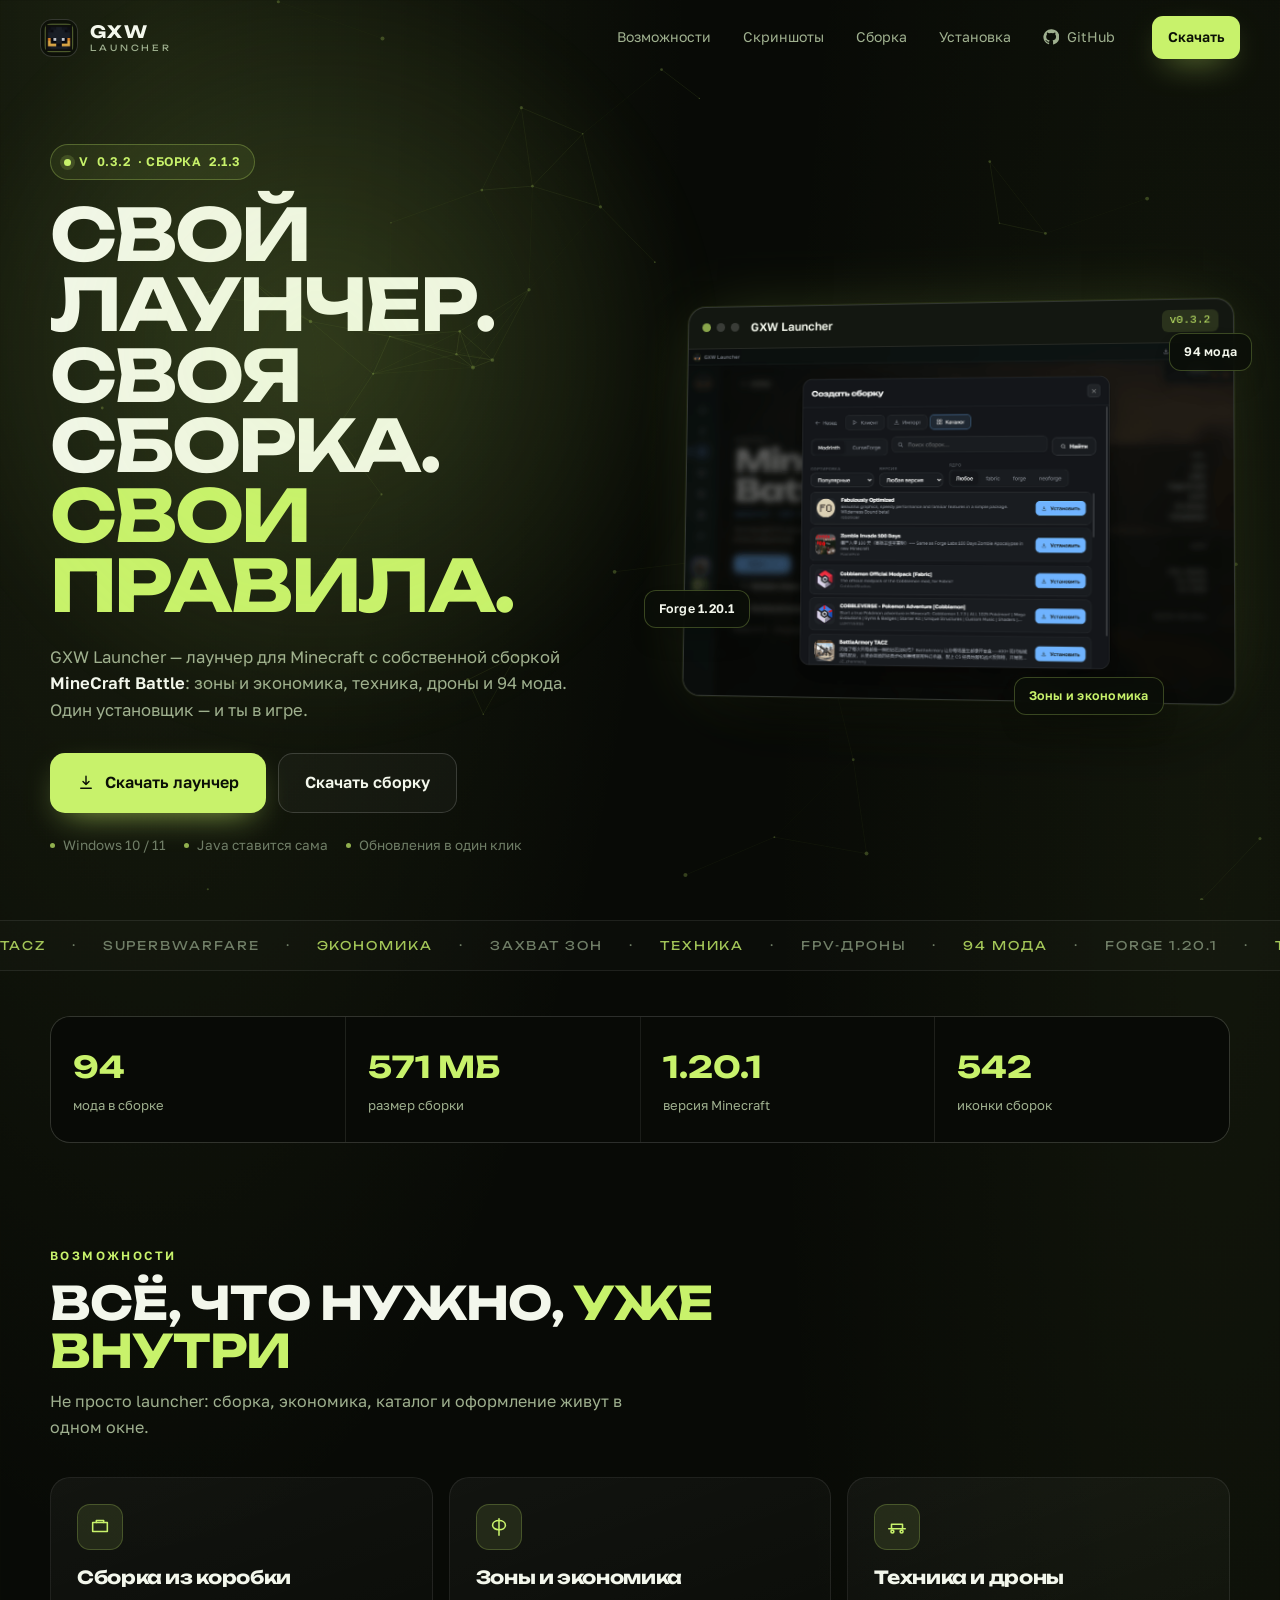
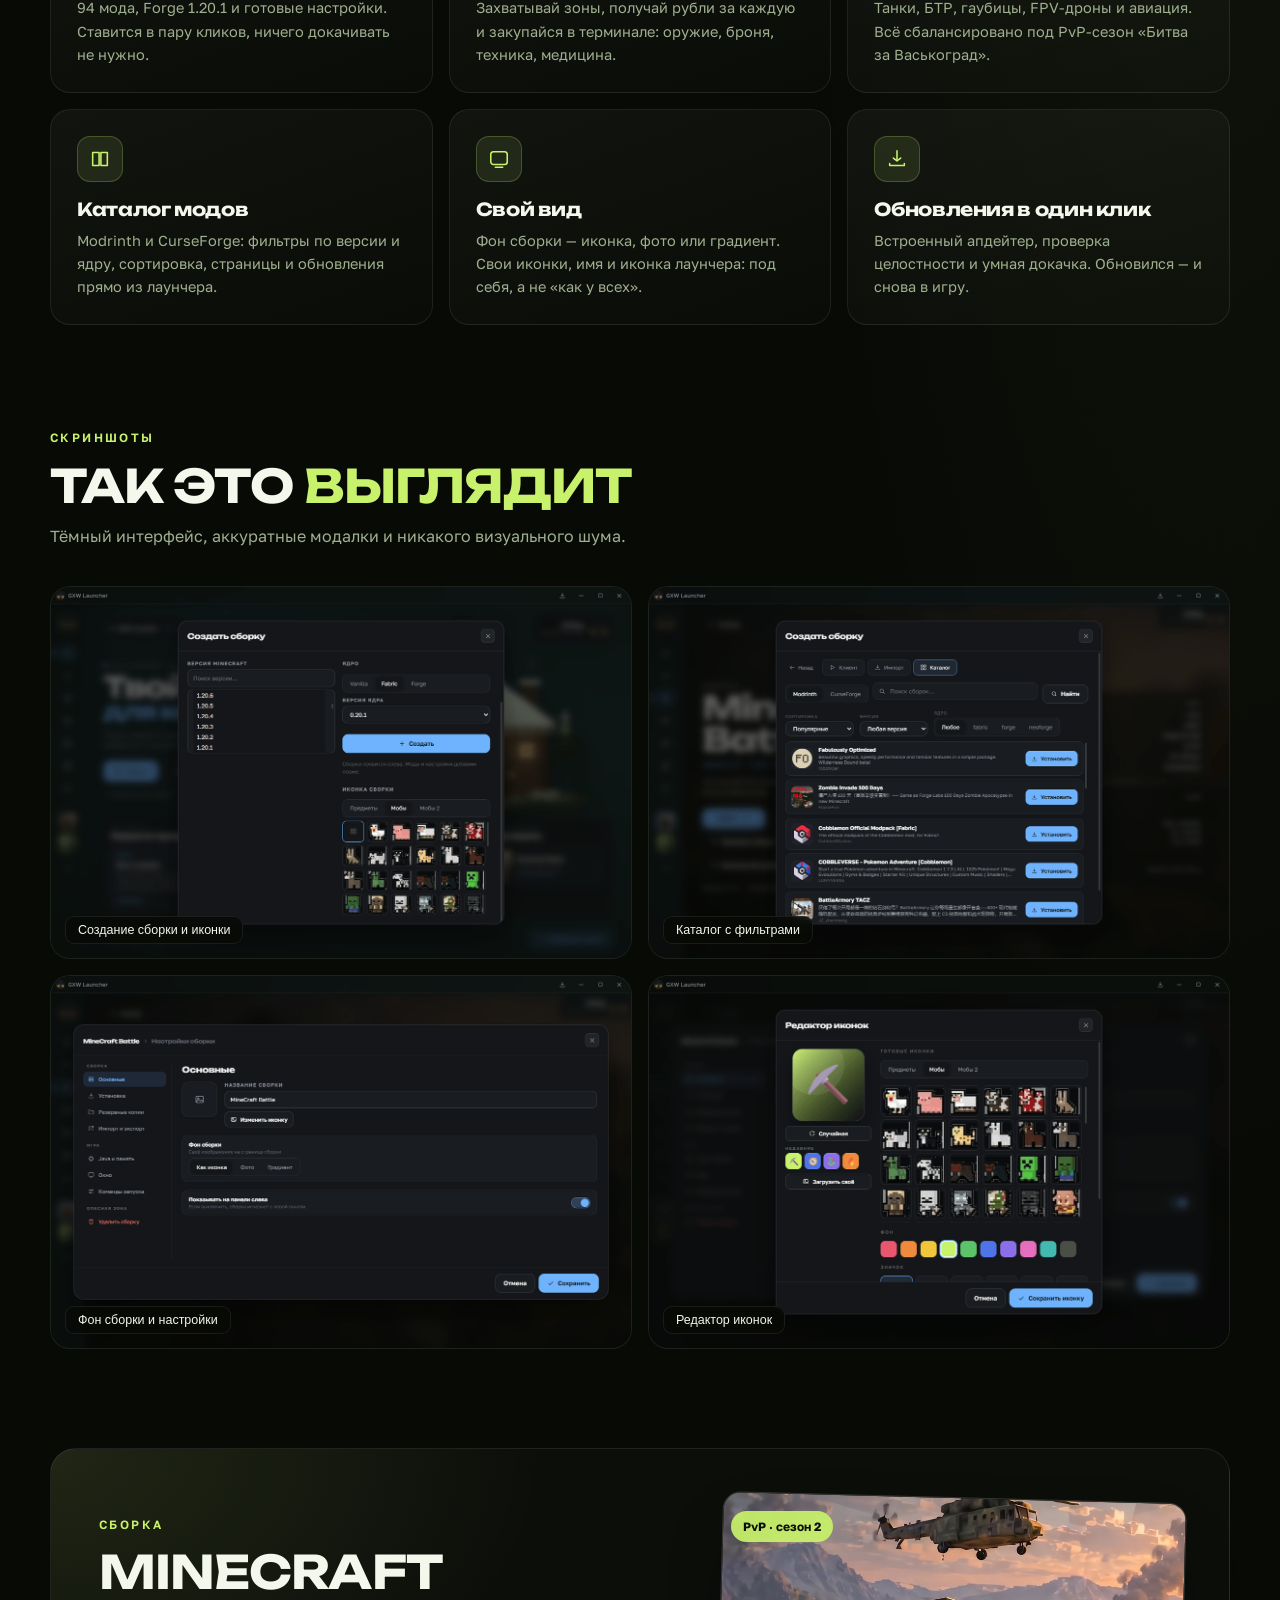
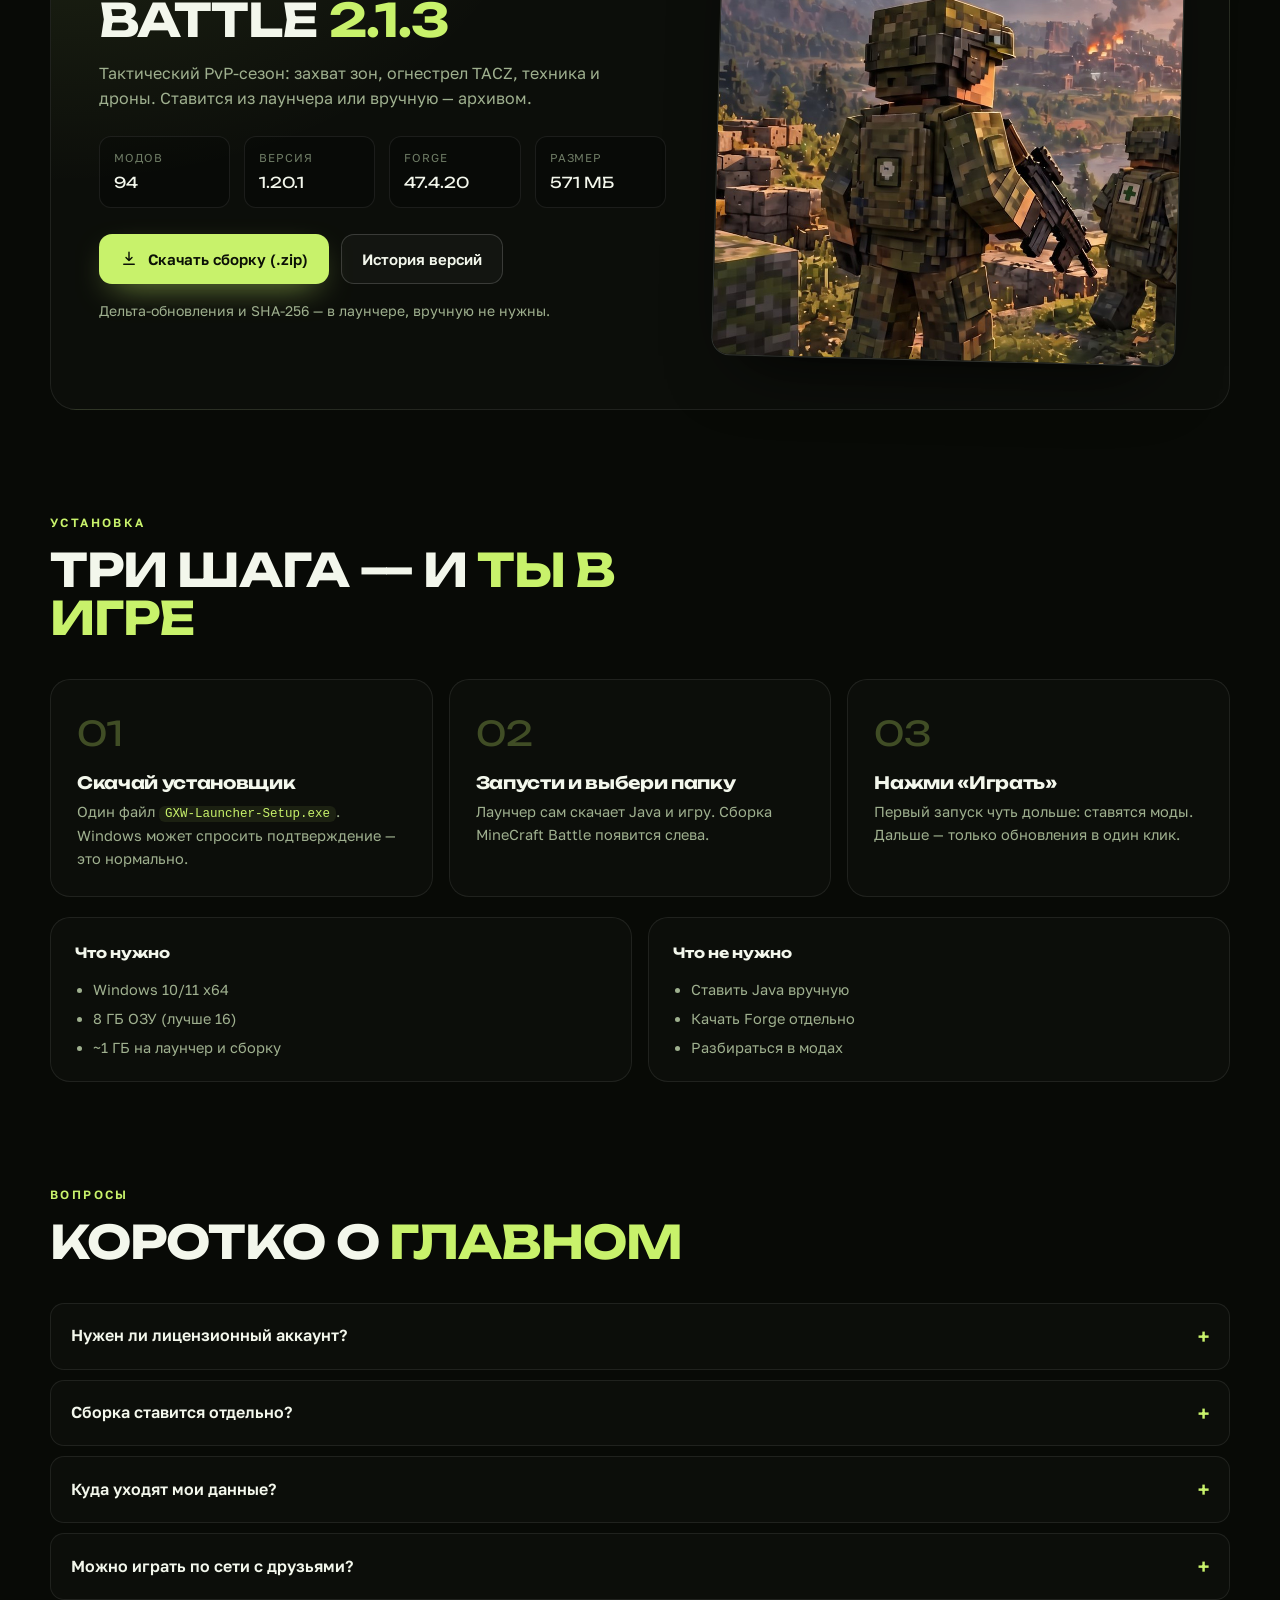
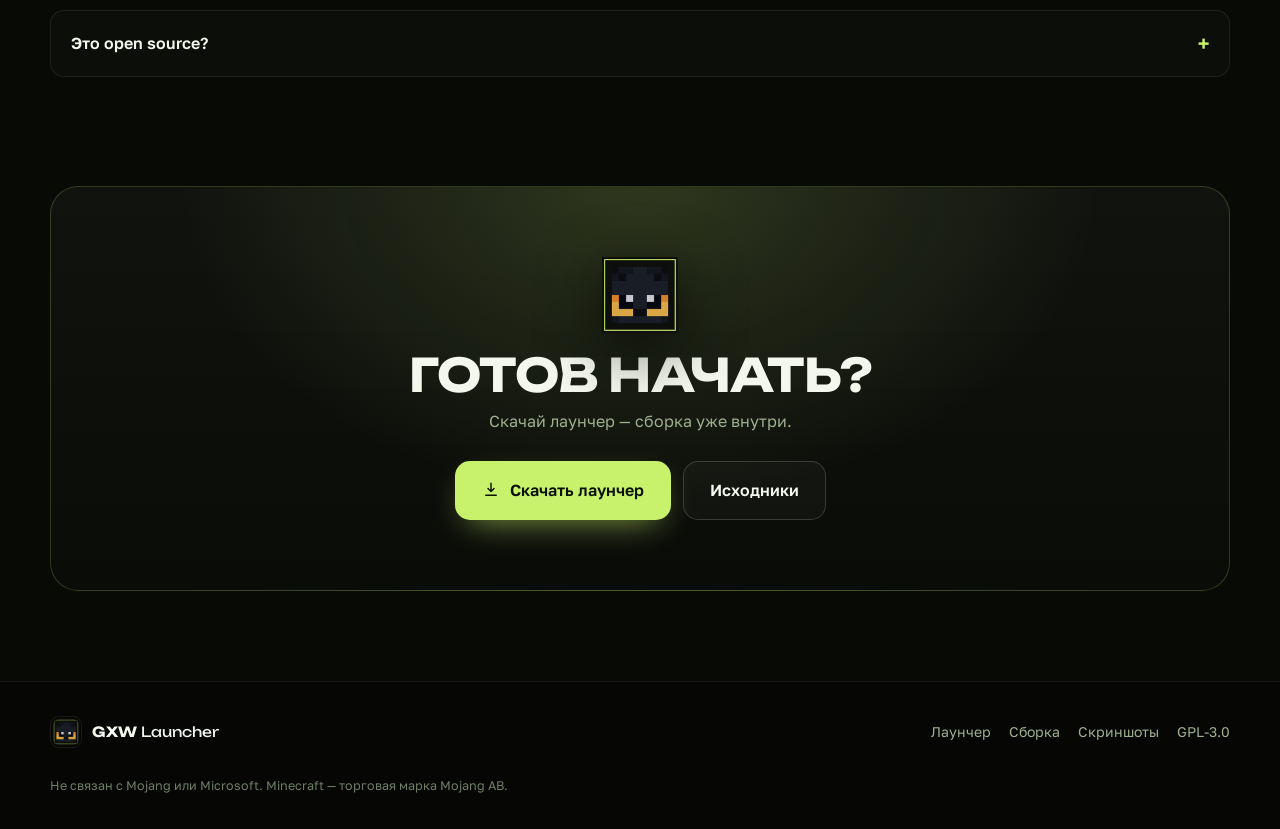
==== index.html @ 01d2e409 "Site: label fix" ====
<!doctype html>
<html lang="ru">
  <head>
    <meta charset="utf-8" />
    <meta name="viewport" content="width=device-width, initial-scale=1" />
    <title>GXW Launcher — лаунчер и сборка MineCraft Battle</title>
    <meta
      name="description"
      content="GXW Launcher — лаунчер для Minecraft со своей сборкой MineCraft Battle: 94 мода, зоны и экономика, техника и дроны. Скачай лаунчер или сборку отдельно."
    />
    <meta name="theme-color" content="#080a06" />
    <meta property="og:title" content="GXW Launcher" />
    <meta property="og:description" content="Лаунчер и сборка MineCraft Battle 2.1.3: 94 мода, зоны, экономика, техника и дроны." />
    <meta property="og:type" content="website" />
    <meta property="og:image" content="https://gxwag.github.io/assets/img/og.png" />
    <meta property="og:url" content="https://gxwag.github.io/" />
    <meta property="og:site_name" content="GXW Launcher" />
    <meta name="twitter:card" content="summary_large_image" />
    <meta name="twitter:image" content="https://gxwag.github.io/assets/img/og.png" />
    <link rel="icon" type="image/png" href="assets/img/favicon.png" />
    <link rel="preload" href="assets/fonts/unbounded-600-lat.woff2" as="font" type="font/woff2" crossorigin />
    <link rel="preload" href="assets/fonts/golos-text-400-lat.woff2" as="font" type="font/woff2" crossorigin />
    <link rel="stylesheet" href="assets/css/style.css" />
  </head>
  <body>
    <div class="noise" aria-hidden="true"></div>
    <canvas id="mesh" class="mesh" aria-hidden="true"></canvas>

    <header class="nav" id="nav">
      <a class="brand" href="#top" aria-label="GXW Launcher — на главную">
        <img src="assets/img/logo.png" alt="" width="38" height="38" />
        <span>
          <b>GXW</b>
          <em>LAUNCHER</em>
        </span>
      </a>

      <nav class="nav-links" id="navLinks" aria-label="Разделы">
        <a href="#features">Возможности</a>
        <a href="#shots">Скриншоты</a>
        <a href="#pack">Сборка</a>
        <a href="#install">Установка</a>
        <a class="nav-gh" href="https://github.com/GXWag/gxw-launcher" target="_blank" rel="noreferrer">
          <svg viewBox="0 0 24 24" aria-hidden="true"><path d="M12 .5a11.5 11.5 0 0 0-3.6 22.4c.6.1.8-.2.8-.6v-2c-3.2.7-3.9-1.4-3.9-1.4-.5-1.3-1.3-1.7-1.3-1.7-1-.7.1-.7.1-.7 1.2.1 1.8 1.2 1.8 1.2 1 1.8 2.8 1.3 3.5 1 .1-.8.4-1.3.7-1.6-2.6-.3-5.3-1.3-5.3-5.7 0-1.3.5-2.3 1.2-3.1-.1-.3-.5-1.5.1-3.1 0 0 1-.3 3.2 1.2a11 11 0 0 1 5.8 0c2.2-1.5 3.2-1.2 3.2-1.2.6 1.6.2 2.8.1 3.1.8.8 1.2 1.8 1.2 3.1 0 4.4-2.7 5.4-5.3 5.7.4.4.8 1.1.8 2.2v3.2c0 .4.2.7.8.6A11.5 11.5 0 0 0 12 .5Z"/></svg>
          GitHub
        </a>
      </nav>

      <div class="nav-actions">
        <a class="btn btn-sm btn-accent" data-download-launcher href="https://github.com/GXWag/gxw-launcher/releases/latest">
          Скачать
        </a>
        <button class="burger" id="burger" aria-label="Меню" aria-expanded="false">
          <span></span><span></span><span></span>
        </button>
      </div>
    </header>

    <main id="top">
      <section class="hero">
        <div class="hero-glow" aria-hidden="true"></div>
        <div class="hero-inner">
          <div class="hero-copy">
            <span class="badge reveal">
              <i></i> v<span data-launcher-version>0.3.2</span> · сборка <span data-pack-version>2.1.3</span>
            </span>
            <h1 class="reveal">
              СВОЙ ЛАУНЧЕР.<br />
              СВОЯ СБОРКА.<br />
              <span class="accent">СВОИ ПРАВИЛА.</span>
            </h1>
            <p class="lead reveal">
              GXW Launcher — лаунчер для Minecraft с собственной сборкой <b>MineCraft Battle</b>:
              зоны и экономика, техника, дроны и 94 мода. Один установщик — и ты в игре.
            </p>

            <div class="hero-actions reveal">
              <a class="btn btn-accent btn-lg" data-download-launcher href="https://github.com/GXWag/gxw-launcher/releases/latest">
                <svg viewBox="0 0 24 24" aria-hidden="true"><path d="M12 3v11m0 0 4-4m-4 4-4-4M5 19h14" /></svg>
                Скачать лаунчер
              </a>
              <a class="btn btn-ghost btn-lg" data-download-pack href="https://github.com/GXWag/gxw-minecraft-battle/releases">
                Скачать сборку
              </a>
            </div>

            <ul class="hero-meta reveal">
              <li>Windows 10 / 11</li>
              <li>Java ставится сама</li>
              <li>Обновления в один клик</li>
            </ul>
          </div>

          <div class="hero-art reveal">
            <div class="window">
              <div class="window-bar">
                <span class="dots"><i></i><i></i><i></i></span>
                <span class="window-title">GXW Launcher</span>
                <span class="window-chip">v<span data-launcher-version>0.3.2</span></span>
              </div>
              <img
                src="assets/img/shot-catalog.png"
                alt="Скриншот GXW Launcher: каталог сборок"
                width="1280"
                height="820"
                loading="eager"
              />
            </div>

            <div class="float float-a">94 мода</div>
            <div class="float float-b">Forge 1.20.1</div>
            <div class="float float-c">Зоны и экономика</div>
          </div>
        </div>

        <div class="marquee" aria-hidden="true">
          <div class="marquee-track">
            <span>TACZ</span><span>·</span><span>SUPERBWARFARE</span><span>·</span><span>ЭКОНОМИКА</span><span>·</span>
            <span>ЗАХВАТ ЗОН</span><span>·</span><span>ТЕХНИКА</span><span>·</span><span>FPV-ДРОНЫ</span><span>·</span>
            <span>94 МОДА</span><span>·</span><span>FORGE 1.20.1</span><span>·</span>
            <span>TACZ</span><span>·</span><span>SUPERBWARFARE</span><span>·</span><span>ЭКОНОМИКА</span><span>·</span>
            <span>ЗАХВАТ ЗОН</span><span>·</span><span>ТЕХНИКА</span><span>·</span><span>FPV-ДРОНЫ</span><span>·</span>
            <span>94 МОДА</span><span>·</span><span>FORGE 1.20.1</span><span>·</span>
          </div>
        </div>
      </section>

      <section class="stats">
        <div class="stat reveal"><b data-count="94">94</b><span>мода в сборке</span></div>
        <div class="stat reveal"><b data-count="571" data-suffix=" МБ">571 МБ</b><span>размер сборки</span></div>
        <div class="stat reveal"><b>1.20.1</b><span>версия Minecraft</span></div>
        <div class="stat reveal"><b data-count="542">542</b><span>иконки сборок</span></div>
      </section>

      <section class="section" id="features">
        <header class="section-head">
          <span class="kicker reveal">Возможности</span>
          <h2 class="reveal">Всё, что нужно, <span class="accent">уже внутри</span></h2>
          <p class="reveal">Не просто launcher: сборка, экономика, каталог и оформление живут в одном окне.</p>
        </header>

        <div class="cards">
          <article class="card reveal">
            <div class="card-icon">
              <svg viewBox="0 0 24 24"><path d="M4 7h16v10H4z"/><path d="M8 7V5h8v2"/></svg>
            </div>
            <h3>Сборка из коробки</h3>
            <p>94 мода, Forge 1.20.1 и готовые настройки. Ставится в пару кликов, ничего докачивать не нужно.</p>
          </article>

          <article class="card reveal">
            <div class="card-icon">
              <svg viewBox="0 0 24 24"><path d="M12 3v18"/><path d="M5 10c0-3 3-5 7-5s7 2 7 5-3 5-7 5-7-2-7-5Z"/></svg>
            </div>
            <h3>Зоны и экономика</h3>
            <p>Захватывай зоны, получай рубли за каждую и закупайся в терминале: оружие, броня, техника, медицина.</p>
          </article>

          <article class="card reveal">
            <div class="card-icon">
              <svg viewBox="0 0 24 24"><path d="M3 14h18"/><path d="M6 14V9h12v5"/><circle cx="7" cy="17" r="1.6"/><circle cx="17" cy="17" r="1.6"/></svg>
            </div>
            <h3>Техника и дроны</h3>
            <p>Танки, БТР, гаубицы, FPV-дроны и авиация. Всё сбалансировано под PvP-сезон «Битва за Васькоград».</p>
          </article>

          <article class="card reveal">
            <div class="card-icon">
              <svg viewBox="0 0 24 24"><path d="M4 5h7v14H4z"/><path d="M13 5h7v14h-7z"/></svg>
            </div>
            <h3>Каталог модов</h3>
            <p>Modrinth и CurseForge: фильтры по версии и ядру, сортировка, страницы и обновления прямо из лаунчера.</p>
          </article>

          <article class="card reveal">
            <div class="card-icon">
              <svg viewBox="0 0 24 24"><rect x="3" y="4" width="18" height="14" rx="3"/><path d="M8 21h8"/></svg>
            </div>
            <h3>Свой вид</h3>
            <p>Фон сборки — иконка, фото или градиент. Свои иконки, имя и иконка лаунчера: под себя, а не «как у всех».</p>
          </article>

          <article class="card reveal">
            <div class="card-icon">
              <svg viewBox="0 0 24 24"><path d="M12 3v10"/><path d="m8 11 4 3 4-3"/><path d="M4 17v2h16v-2"/></svg>
            </div>
            <h3>Обновления в один клик</h3>
            <p>Встроенный апдейтер, проверка целостности и умная докачка. Обновился — и снова в игру.</p>
          </article>
        </div>
      </section>

      <section class="section" id="shots">
        <header class="section-head">
          <span class="kicker reveal">Скриншоты</span>
          <h2 class="reveal">Так это <span class="accent">выглядит</span></h2>
          <p class="reveal">Тёмный интерфейс, аккуратные модалки и никакого визуального шума.</p>
        </header>

        <div class="shots">
          <button class="shot reveal" data-full="assets/img/shot-home.png">
            <img src="assets/img/shot-home.png" alt="Окно создания сборки и выбор иконок" loading="lazy" />
            <span>Создание сборки и иконки</span>
          </button>
          <button class="shot reveal" data-full="assets/img/shot-catalog.png">
            <img src="assets/img/shot-catalog.png" alt="Каталог сборок с фильтрами" loading="lazy" />
            <span>Каталог с фильтрами</span>
          </button>
          <button class="shot reveal" data-full="assets/img/shot-settings.png">
            <img src="assets/img/shot-settings.png" alt="Настройки сборки и фон" loading="lazy" />
            <span>Фон сборки и настройки</span>
          </button>
          <button class="shot reveal" data-full="assets/img/shot-icons.png">
            <img src="assets/img/shot-icons.png" alt="Редактор иконок" loading="lazy" />
            <span>Редактор иконок</span>
          </button>
        </div>
      </section>

      <section class="section pack" id="pack">
        <div class="pack-inner">
          <div class="pack-copy">
            <span class="kicker reveal">Сборка</span>
            <h2 class="reveal">MineCraft Battle <span class="accent">2.1.3</span></h2>
            <p class="reveal">
              Тактический PvP-сезон: захват зон, огнестрел TACZ, техника и дроны.
              Ставится из лаунчера или вручную — архивом.
            </p>

            <dl class="pack-stats reveal">
              <div><dt>Модов</dt><dd>94</dd></div>
              <div><dt>Версия</dt><dd>1.20.1</dd></div>
              <div><dt>Forge</dt><dd>47.4.20</dd></div>
              <div><dt>Размер</dt><dd data-pack-size>571 МБ</dd></div>
            </dl>

            <div class="hero-actions reveal">
              <a class="btn btn-accent" data-download-pack href="https://github.com/GXWag/gxw-minecraft-battle/releases/download/pack-battle-2.1.3/GXW-Battle-2.1.3.zip">
                <svg viewBox="0 0 24 24" aria-hidden="true"><path d="M12 3v11m0 0 4-4m-4 4-4-4M5 19h14" /></svg>
                Скачать сборку (.zip)
              </a>
              <a class="btn btn-ghost" href="https://github.com/GXWag/gxw-minecraft-battle/releases" target="_blank" rel="noreferrer">
                История версий
              </a>
            </div>
            <p class="muted reveal">Дельта-обновления и SHA-256 — в лаунчере, вручную не нужны.</p>
          </div>

          <div class="pack-art reveal">
            <img src="assets/img/cover.jpg" alt="Обложка сборки MineCraft Battle" loading="lazy" />
            <span class="pack-badge">PvP · сезон 2</span>
          </div>
        </div>
      </section>

      <section class="section" id="install">
        <header class="section-head">
          <span class="kicker reveal">Установка</span>
          <h2 class="reveal">Три шага — и <span class="accent">ты в игре</span></h2>
        </header>

        <ol class="steps">
          <li class="reveal">
            <span class="step-num">01</span>
            <h3>Скачай установщик</h3>
            <p>Один файл <code>GXW-Launcher-Setup.exe</code>. Windows может спросить подтверждение — это нормально.</p>
          </li>
          <li class="reveal">
            <span class="step-num">02</span>
            <h3>Запусти и выбери папку</h3>
            <p>Лаунчер сам скачает Java и игру. Сборка MineCraft Battle появится слева.</p>
          </li>
          <li class="reveal">
            <span class="step-num">03</span>
            <h3>Нажми «Играть»</h3>
            <p>Первый запуск чуть дольше: ставятся моды. Дальше — только обновления в один клик.</p>
          </li>
        </ol>

        <div class="req reveal">
          <div>
            <b>Что нужно</b>
            <ul>
              <li>Windows 10/11 x64</li>
              <li>8 ГБ ОЗУ (лучше 16)</li>
              <li>~1 ГБ на лаунчер и сборку</li>
            </ul>
          </div>
          <div>
            <b>Что не нужно</b>
            <ul>
              <li>Ставить Java вручную</li>
              <li>Качать Forge отдельно</li>
              <li>Разбираться в модах</li>
            </ul>
          </div>
        </div>
      </section>

      <section class="section faq">
        <header class="section-head">
          <span class="kicker reveal">Вопросы</span>
          <h2 class="reveal">Коротко о <span class="accent">главном</span></h2>
        </header>

        <details class="reveal">
          <summary>Нужен ли лицензионный аккаунт?</summary>
          <p>Можно войти через Microsoft или играть под оффлайн-ником. Лаунчер не продаёт игру и не обходит лицензию.</p>
        </details>
        <details class="reveal">
          <summary>Сборка ставится отдельно?</summary>
          <p>Да: кнопка «Скачать сборку» отдаёт zip. Но проще поставить её из лаунчера — тогда придут обновления и дельты.</p>
        </details>
        <details class="reveal">
          <summary>Куда уходят мои данные?</summary>
          <p>Телеметрия выключена по умолчанию и включается только вручную. Моды и миры остаются у тебя на диске.</p>
        </details>
        <details class="reveal">
          <summary>Можно играть по сети с друзьями?</summary>
          <p>Да: LAN, сохранённые серверы и Essential для приглашений. Свой хостинг-сервер — в планах.</p>
        </details>
        <details class="reveal">
          <summary>Это open source?</summary>
          <p>Да, GPL-3.0. Исходники — на GitHub, сборка тоже открыта.</p>
        </details>
      </section>

      <section class="cta">
        <div class="cta-inner reveal">
          <img src="assets/img/logo.png" alt="" width="76" height="76" />
          <h2>Готов начать?</h2>
          <p>Скачай лаунчер — сборка уже внутри.</p>
          <div class="hero-actions">
            <a class="btn btn-accent btn-lg" data-download-launcher href="https://github.com/GXWag/gxw-launcher/releases/latest">
              <svg viewBox="0 0 24 24" aria-hidden="true"><path d="M12 3v11m0 0 4-4m-4 4-4-4M5 19h14" /></svg>
              Скачать лаунчер
            </a>
            <a class="btn btn-ghost btn-lg" href="https://github.com/GXWag/gxw-launcher" target="_blank" rel="noreferrer">Исходники</a>
          </div>
        </div>
      </section>
    </main>

    <footer class="footer">
      <div class="footer-inner">
        <div class="footer-brand">
          <img src="assets/img/logo.png" alt="" width="32" height="32" />
          <span><b>GXW</b> Launcher</span>
        </div>
        <nav class="footer-links" aria-label="Ссылки">
          <a href="https://github.com/GXWag/gxw-launcher" target="_blank" rel="noreferrer">Лаунчер</a>
          <a href="https://github.com/GXWag/gxw-minecraft-battle" target="_blank" rel="noreferrer">Сборка</a>
          <a href="https://github.com/GXWag/gxw-screenshots" target="_blank" rel="noreferrer">Скриншоты</a>
          <a href="https://github.com/GXWag/gxw-launcher/blob/main/LICENSE" target="_blank" rel="noreferrer">GPL-3.0</a>
        </nav>
        <p class="footer-note">Не связан с Mojang или Microsoft. Minecraft — торговая марка Mojang AB.</p>
      </div>
    </footer>

    <div class="lightbox" id="lightbox" hidden>
      <button class="lightbox-close" aria-label="Закрыть">×</button>
      <img alt="" />
    </div>

    <script src="assets/js/main.js" defer></script>
  </body>
</html>
---- assets/css/style.css ----
/* ============ GXW site ============ */
@font-face {
  font-family: "Golos Text";
  font-style: normal;
  font-weight: 100 900;
  font-display: swap;
  src: url("../fonts/golos-text-400-cyr.woff2") format("woff2");
  unicode-range: U+0301, U+0400-045F, U+0490-0491, U+04B0-04B1, U+2116;
}
@font-face {
  font-family: "Golos Text";
  font-style: normal;
  font-weight: 100 900;
  font-display: swap;
  src: url("../fonts/golos-text-400-lat.woff2") format("woff2");
  unicode-range: U+0000-00FF, U+0131, U+0152-0153, U+02BB-02BC, U+2000-206F, U+2122, U+2191, U+2193, U+2212, U+2215, U+FEFF, U+FFFD;
}
@font-face {
  font-family: "Unbounded";
  font-style: normal;
  font-weight: 200 900;
  font-display: swap;
  src: url("../fonts/unbounded-600-cyr.woff2") format("woff2");
  unicode-range: U+0301, U+0400-045F, U+0490-0491, U+04B0-04B1, U+2116;
}
@font-face {
  font-family: "Unbounded";
  font-style: normal;
  font-weight: 200 900;
  font-display: swap;
  src: url("../fonts/unbounded-600-lat.woff2") format("woff2");
  unicode-range: U+0000-00FF, U+0131, U+0152-0153, U+02BB-02BC, U+2000-206F, U+2122, U+2191, U+2193, U+2212, U+2215, U+FEFF, U+FFFD;
}

:root {
  --bg: #080a06;
  --bg-2: #0c110b;
  --text: #f3f7ec;
  --muted: #9fb08f;
  --faint: #6f7d66;
  --accent: #c8f26b;
  --accent-dim: rgba(200, 242, 107, 0.16);
  --line: rgba(255, 255, 255, 0.08);
  --line-strong: rgba(255, 255, 255, 0.16);
  --radius: 20px;
  --shell: 1180px;
  --ease: cubic-bezier(0.22, 1, 0.36, 1);
}

* { box-sizing: border-box; }

html {
  scroll-behavior: smooth;
  scroll-padding-top: 90px;
  background: var(--bg);
}

body {
  margin: 0;
  min-height: 100vh;
  color: var(--text);
  font-family: "Golos Text", "Segoe UI", system-ui, sans-serif;
  font-size: 16px;
  line-height: 1.6;
  background:
    radial-gradient(60% 40% at 12% 0%, rgba(200, 242, 107, 0.1), transparent 70%),
    radial-gradient(50% 50% at 95% 15%, rgba(200, 242, 107, 0.05), transparent 70%),
    var(--bg);
  overflow-x: hidden;
}

img { max-width: 100%; display: block; }

a { color: inherit; text-decoration: none; }

h1, h2, h3 {
  font-family: "Unbounded", "Golos Text", sans-serif;
  font-weight: 700;
  line-height: 1.05;
  letter-spacing: -0.02em;
  margin: 0;
}

.accent { color: var(--accent); }
.muted { color: var(--faint); font-size: 14px; }

/* mesh + noise */
.mesh {
  position: fixed;
  inset: 0;
  width: 100%;
  height: 100%;
  z-index: 0;
  pointer-events: none;
  opacity: 0.55;
}
.noise {
  position: fixed;
  inset: 0;
  z-index: 1;
  pointer-events: none;
  opacity: 0.35;
  background-image: radial-gradient(rgba(255, 255, 255, 0.045) 1px, transparent 1px);
  background-size: 3px 3px;
  mix-blend-mode: soft-light;
}

main, .nav, .footer { position: relative; z-index: 2; }

/* ============ nav ============ */
.nav {
  position: fixed;
  top: 0;
  left: 0;
  right: 0;
  height: 76px;
  display: flex;
  align-items: center;
  gap: 24px;
  padding: 0 clamp(16px, 4vw, 40px);
  z-index: 40;
  transition: background 0.35s var(--ease), border-color 0.35s var(--ease), backdrop-filter 0.35s;
  border-bottom: 1px solid transparent;
}
.nav.is-scrolled {
  background: rgba(8, 10, 6, 0.78);
  backdrop-filter: blur(18px) saturate(1.2);
  border-bottom-color: var(--line);
}

.brand {
  display: inline-flex;
  align-items: center;
  gap: 12px;
  font-family: "Unbounded", sans-serif;
  letter-spacing: 0.02em;
}
.brand img {
  width: 38px;
  height: 38px;
  border-radius: 12px;
  border: 1px solid var(--line-strong);
  background: rgba(9, 12, 7, 0.7);
  padding: 3px;
}
.brand span { display: flex; flex-direction: column; line-height: 1; }
.brand b { font-size: 17px; letter-spacing: 0.08em; }
.brand em {
  font-style: normal;
  font-size: 8.5px;
  letter-spacing: 0.34em;
  color: var(--muted);
  margin-top: 4px;
}

.nav-links {
  display: flex;
  align-items: center;
  gap: 6px;
  margin-left: auto;
}
.nav-links a {
  padding: 9px 13px;
  border-radius: 10px;
  font-size: 14px;
  color: var(--muted);
  transition: color 0.2s, background 0.2s;
}
.nav-links a:hover { color: var(--text); background: rgba(255, 255, 255, 0.05); }
.nav-gh { display: inline-flex; align-items: center; gap: 8px; }
.nav-gh svg { width: 16px; height: 16px; fill: currentColor; }

.nav-actions { display: flex; align-items: center; gap: 10px; }

.burger {
  display: none;
  width: 42px;
  height: 42px;
  border-radius: 12px;
  border: 1px solid var(--line);
  background: rgba(255, 255, 255, 0.03);
  cursor: pointer;
  padding: 11px 10px;
}
.burger span {
  display: block;
  height: 2px;
  background: var(--text);
  border-radius: 2px;
  transition: transform 0.25s var(--ease), opacity 0.25s;
}
.burger span + span { margin-top: 5px; }
.burger.is-open span:nth-child(1) { transform: translateY(7px) rotate(45deg); }
.burger.is-open span:nth-child(2) { opacity: 0; }
.burger.is-open span:nth-child(3) { transform: translateY(-7px) rotate(-45deg); }

/* ============ buttons ============ */
.btn {
  --btn-bg: rgba(255, 255, 255, 0.04);
  display: inline-flex;
  align-items: center;
  justify-content: center;
  gap: 10px;
  padding: 12px 20px;
  border-radius: 13px;
  border: 1px solid var(--line-strong);
  background: var(--btn-bg);
  color: var(--text);
  font-weight: 600;
  font-size: 15px;
  cursor: pointer;
  transition: transform 0.18s var(--ease), background 0.2s, border-color 0.2s, box-shadow 0.25s;
  white-space: nowrap;
}
.btn:hover { transform: translateY(-2px); border-color: rgba(200, 242, 107, 0.45); }
.btn:active { transform: translateY(0); }
.btn svg {
  width: 18px;
  height: 18px;
  fill: none;
  stroke: currentColor;
  stroke-width: 1.9;
  stroke-linecap: round;
  stroke-linejoin: round;
}
.btn-accent {
  background: var(--accent);
  color: #0b1006;
  border-color: transparent;
  box-shadow: 0 12px 34px -14px rgba(200, 242, 107, 0.75);
}
.btn-accent:hover { background: #d5fa87; box-shadow: 0 18px 44px -16px rgba(200, 242, 107, 0.9); }
.btn-ghost { background: rgba(255, 255, 255, 0.03); }
.btn-sm { padding: 9px 15px; font-size: 14px; border-radius: 11px; }
.btn-lg { padding: 16px 26px; font-size: 16px; border-radius: 15px; }

/* ============ hero ============ */
.hero {
  position: relative;
  padding: clamp(120px, 16vh, 190px) 0 0;
  overflow: hidden;
}
.hero-glow {
  position: absolute;
  top: -10%;
  left: -10%;
  width: 70vw;
  height: 70vw;
  max-width: 900px;
  max-height: 900px;
  background: radial-gradient(circle, rgba(200, 242, 107, 0.16), transparent 62%);
  filter: blur(20px);
  pointer-events: none;
}
.hero-inner {
  width: min(var(--shell), calc(100% - 40px));
  margin: 0 auto;
  display: grid;
  grid-template-columns: 1.02fr 0.98fr;
  gap: clamp(24px, 4vw, 56px);
  align-items: center;
  padding-bottom: clamp(40px, 7vh, 90px);
}

.badge {
  display: inline-flex;
  align-items: center;
  gap: 8px;
  padding: 7px 13px;
  border-radius: 999px;
  border: 1px solid rgba(200, 242, 107, 0.28);
  background: rgba(200, 242, 107, 0.07);
  color: var(--accent);
  font-size: 12.5px;
  letter-spacing: 0.04em;
  text-transform: uppercase;
  font-weight: 600;
}
.badge i {
  width: 7px;
  height: 7px;
  border-radius: 50%;
  background: var(--accent);
  box-shadow: 0 0 0 4px rgba(200, 242, 107, 0.16);
  animation: pulse 2.4s infinite;
}
@keyframes pulse {
  0%, 100% { box-shadow: 0 0 0 3px rgba(200, 242, 107, 0.16); }
  50% { box-shadow: 0 0 0 7px rgba(200, 242, 107, 0.05); }
}

.hero h1 {
  margin: 20px 0 22px;
  font-size: clamp(38px, 5.6vw, 76px);
  line-height: 0.98;
  text-transform: uppercase;
  letter-spacing: -0.035em;
}
.lead {
  max-width: 52ch;
  color: var(--muted);
  font-size: clamp(15px, 1.3vw, 18px);
  margin: 0 0 30px;
}
.lead b { color: var(--text); font-weight: 600; }

.hero-actions { display: flex; flex-wrap: wrap; gap: 12px; }

.hero-meta {
  display: flex;
  flex-wrap: wrap;
  gap: 18px;
  list-style: none;
  padding: 0;
  margin: 22px 0 0;
  color: var(--faint);
  font-size: 13.5px;
}
.hero-meta li { display: inline-flex; align-items: center; gap: 8px; }
.hero-meta li::before {
  content: "";
  width: 5px;
  height: 5px;
  border-radius: 50%;
  background: var(--accent);
  opacity: 0.7;
}

/* hero art */
.hero-art { position: relative; }
.window {
  position: relative;
  border-radius: 18px;
  overflow: hidden;
  border: 1px solid var(--line-strong);
  background: #0b0f09;
  box-shadow:
    0 40px 80px -30px rgba(0, 0, 0, 0.9),
    0 0 0 1px rgba(200, 242, 107, 0.08),
    0 0 70px -20px rgba(200, 242, 107, 0.25);
  transform: perspective(1400px) rotateY(-7deg) rotateX(3deg) translateZ(0);
  transition: transform 0.7s var(--ease);
  will-change: transform;
}
.hero-art:hover .window { transform: perspective(1400px) rotateY(-3deg) rotateX(1deg) translateY(-4px); }
.window-bar {
  display: flex;
  align-items: center;
  gap: 12px;
  padding: 10px 14px;
  background: rgba(255, 255, 255, 0.03);
  border-bottom: 1px solid var(--line);
  font-size: 12px;
  color: var(--muted);
}
.dots { display: inline-flex; gap: 6px; }
.dots i {
  width: 9px;
  height: 9px;
  border-radius: 50%;
  background: rgba(255, 255, 255, 0.16);
}
.dots i:first-child { background: rgba(200, 242, 107, 0.65); }
.window-title { font-weight: 600; color: var(--text); }
.window-chip {
  margin-left: auto;
  padding: 2px 8px;
  border-radius: 6px;
  background: rgba(200, 242, 107, 0.12);
  color: var(--accent);
  font-family: ui-monospace, monospace;
  font-size: 11px;
}
.window img { width: 100%; height: auto; }

.float {
  position: absolute;
  padding: 8px 14px;
  border-radius: 12px;
  border: 1px solid rgba(200, 242, 107, 0.25);
  background: rgba(10, 14, 8, 0.82);
  backdrop-filter: blur(10px);
  font-size: 12.5px;
  font-weight: 600;
  letter-spacing: 0.02em;
  color: var(--text);
  box-shadow: 0 14px 30px -16px rgba(0, 0, 0, 0.9);
  animation: floaty 7s ease-in-out infinite;
}
.float-a { top: 8%; right: -4%; animation-delay: -1s; }
.float-b { bottom: 18%; left: -6%; animation-delay: -3s; }
.float-c { bottom: -4%; right: 12%; animation-delay: -5s; color: var(--accent); }
@keyframes floaty {
  0%, 100% { transform: translateY(0); }
  50% { transform: translateY(-10px); }
}

/* marquee */
.marquee {
  border-top: 1px solid var(--line);
  border-bottom: 1px solid var(--line);
  overflow: hidden;
  background: rgba(255, 255, 255, 0.015);
}
.marquee-track {
  display: flex;
  gap: 26px;
  padding: 15px 0;
  width: max-content;
  animation: marquee 38s linear infinite;
  font-family: "Unbounded", sans-serif;
  font-size: 12px;
  letter-spacing: 0.16em;
  color: var(--faint);
  text-transform: uppercase;
  white-space: nowrap;
}
.marquee-track span:nth-child(4n + 1) { color: var(--accent); opacity: 0.8; }
@keyframes marquee {
  from { transform: translateX(0); }
  to { transform: translateX(-50%); }
}

/* ============ stats ============ */
.stats {
  width: min(var(--shell), calc(100% - 40px));
  margin: 0 auto;
  display: grid;
  grid-template-columns: repeat(4, 1fr);
  gap: 1px;
  background: var(--line);
  border: 1px solid var(--line);
  border-radius: var(--radius);
  overflow: hidden;
  margin-top: clamp(30px, 5vh, 60px);
}
.stat {
  background: var(--bg);
  padding: 26px 22px;
  display: flex;
  flex-direction: column;
  gap: 4px;
}
.stat b {
  font-family: "Unbounded", sans-serif;
  font-size: clamp(22px, 2.4vw, 30px);
  color: var(--accent);
}
.stat span { color: var(--muted); font-size: 13px; }

/* ============ sections ============ */
.section {
  width: min(var(--shell), calc(100% - 40px));
  margin: 0 auto;
  padding: clamp(70px, 11vh, 130px) 0 0;
}
.section-head { max-width: 720px; margin-bottom: clamp(28px, 4vh, 48px); }
.kicker {
  display: inline-block;
  font-size: 12px;
  letter-spacing: 0.2em;
  text-transform: uppercase;
  color: var(--accent);
  margin-bottom: 14px;
  font-weight: 600;
}
.section-head h2, .pack h2, .cta h2 {
  font-size: clamp(28px, 3.6vw, 46px);
  text-transform: uppercase;
}
.section-head p { color: var(--muted); margin: 14px 0 0; max-width: 60ch; }

/* cards */
.cards {
  perspective: 1100px;
  display: grid;
  grid-template-columns: repeat(3, 1fr);
  gap: 16px;
}
.card {
  position: relative;
  padding: 26px;
  border-radius: var(--radius);
  border: 1px solid var(--line);
  background: linear-gradient(160deg, rgba(255, 255, 255, 0.045), rgba(255, 255, 255, 0.012));
  overflow: hidden;
  transition: border-color 0.3s, transform 0.3s var(--ease), background 0.3s;
}
.card::after {
  content: "";
  position: absolute;
  inset: -1px;
  border-radius: inherit;
  padding: 1px;
  background: linear-gradient(140deg, rgba(200, 242, 107, 0.45), transparent 40%);
  -webkit-mask: linear-gradient(#000 0 0) content-box, linear-gradient(#000 0 0);
  -webkit-mask-composite: xor;
  mask-composite: exclude;
  opacity: 0;
  transition: opacity 0.3s;
  pointer-events: none;
}
.card:hover { transform: translateY(-5px); background: linear-gradient(160deg, rgba(200, 242, 107, 0.07), rgba(255, 255, 255, 0.015)); }
.card:hover::after { opacity: 1; }
.card-icon {
  width: 46px;
  height: 46px;
  border-radius: 13px;
  display: grid;
  place-items: center;
  background: rgba(200, 242, 107, 0.1);
  border: 1px solid rgba(200, 242, 107, 0.22);
  margin-bottom: 18px;
}
.card-icon svg {
  width: 22px;
  height: 22px;
  fill: none;
  stroke: var(--accent);
  stroke-width: 1.7;
  stroke-linecap: round;
  stroke-linejoin: round;
}
.card h3 { font-size: 18px; margin-bottom: 10px; }
.card p { color: var(--muted); font-size: 14.5px; margin: 0; }

/* shots */
.shots {
  display: grid;
  grid-template-columns: repeat(2, 1fr);
  gap: 16px;
}
.shot {
  position: relative;
  padding: 0;
  border: 1px solid var(--line);
  border-radius: var(--radius);
  overflow: hidden;
  background: #0b0f09;
  cursor: zoom-in;
  transition: transform 0.4s var(--ease), border-color 0.3s;
}
.shot:hover { transform: translateY(-4px); border-color: rgba(200, 242, 107, 0.35); }
.shot img { width: 100%; height: auto; transition: transform 0.6s var(--ease); }
.shot:hover img { transform: scale(1.02); }
.shot span {
  position: absolute;
  left: 14px;
  bottom: 14px;
  padding: 6px 12px;
  border-radius: 9px;
  background: rgba(8, 10, 6, 0.82);
  border: 1px solid var(--line);
  backdrop-filter: blur(8px);
  font-size: 12.5px;
  color: var(--text);
}

/* pack */
.pack-inner {
  display: grid;
  grid-template-columns: 1.1fr 0.9fr;
  gap: clamp(24px, 4vw, 56px);
  align-items: center;
  padding: clamp(28px, 4vw, 48px);
  border-radius: calc(var(--radius) + 6px);
  border: 1px solid var(--line);
  background:
    radial-gradient(70% 100% at 0% 0%, rgba(200, 242, 107, 0.1), transparent 60%),
    rgba(255, 255, 255, 0.02);
}
.pack-copy p { color: var(--muted); margin: 16px 0 24px; max-width: 52ch; }
.pack-stats {
  display: grid;
  grid-template-columns: repeat(4, 1fr);
  gap: 14px;
  margin: 0 0 26px;
}
.pack-stats div {
  padding: 12px 14px;
  border-radius: 12px;
  border: 1px solid var(--line);
  background: rgba(0, 0, 0, 0.25);
}
.pack-stats dt { font-size: 11.5px; text-transform: uppercase; letter-spacing: 0.08em; color: var(--faint); }
.pack-stats dd { margin: 4px 0 0; font-family: "Unbounded", sans-serif; font-size: 15px; white-space: nowrap; }
.pack-art { position: relative; }
.pack-art img {
  width: 100%;
  border-radius: 18px;
  border: 1px solid var(--line-strong);
  box-shadow: 0 30px 70px -30px rgba(0, 0, 0, 0.9);
  transform: rotate(1.5deg);
  transition: transform 0.6s var(--ease);
}
.pack-art:hover img { transform: rotate(0) scale(1.01); }
.pack-badge {
  position: absolute;
  top: 14px;
  left: 14px;
  padding: 6px 12px;
  border-radius: 999px;
  background: rgba(200, 242, 107, 0.92);
  color: #0b1006;
  font-size: 12px;
  font-weight: 700;
}

/* steps */
.steps {
  list-style: none;
  margin: 0;
  padding: 0;
  display: grid;
  grid-template-columns: repeat(3, 1fr);
  gap: 16px;
  counter-reset: step;
}
.steps li {
  position: relative;
  padding: 26px;
  border-radius: var(--radius);
  border: 1px solid var(--line);
  background: rgba(255, 255, 255, 0.02);
}
.step-num {
  font-family: "Unbounded", sans-serif;
  font-size: 34px;
  color: rgba(200, 242, 107, 0.28);
  display: block;
  margin-bottom: 14px;
}
.steps h3 { font-size: 17px; margin-bottom: 8px; }
.steps p { color: var(--muted); font-size: 14.5px; margin: 0; }
.steps code {
  font-family: ui-monospace, "JetBrains Mono", monospace;
  font-size: 12.5px;
  color: var(--accent);
  background: rgba(200, 242, 107, 0.08);
  padding: 1px 6px;
  border-radius: 6px;
}

.req {
  margin-top: 20px;
  display: grid;
  grid-template-columns: repeat(2, 1fr);
  gap: 16px;
}
.req > div {
  padding: 22px 24px;
  border-radius: var(--radius);
  border: 1px solid var(--line);
  background: rgba(255, 255, 255, 0.02);
}
.req b { font-family: "Unbounded", sans-serif; font-size: 14px; }
.req ul { margin: 12px 0 0; padding-left: 18px; color: var(--muted); font-size: 14.5px; }
.req li + li { margin-top: 6px; }

/* faq */
.faq details {
  border: 1px solid var(--line);
  border-radius: 14px;
  background: rgba(255, 255, 255, 0.02);
  padding: 0 20px;
  margin-bottom: 10px;
  transition: border-color 0.25s, background 0.25s;
}
.faq details[open] { border-color: rgba(200, 242, 107, 0.3); background: rgba(200, 242, 107, 0.04); }
.faq summary {
  cursor: pointer;
  list-style: none;
  padding: 18px 0;
  font-weight: 600;
  display: flex;
  align-items: center;
  justify-content: space-between;
  gap: 16px;
}
.faq summary::-webkit-details-marker { display: none; }
.faq summary::after {
  content: "+";
  font-family: "Unbounded", sans-serif;
  color: var(--accent);
  font-size: 18px;
  transition: transform 0.25s var(--ease);
}
.faq details[open] summary::after { transform: rotate(45deg); }
.faq p { margin: 0 0 18px; color: var(--muted); font-size: 14.5px; max-width: 75ch; }

/* cta */
.cta { padding: clamp(70px, 11vh, 120px) 0 0; }
.cta-inner {
  width: min(var(--shell), calc(100% - 40px));
  margin: 0 auto;
  text-align: center;
  padding: clamp(40px, 6vw, 70px) clamp(20px, 4vw, 50px);
  border-radius: 28px;
  border: 1px solid rgba(200, 242, 107, 0.2);
  background:
    radial-gradient(60% 120% at 50% 0%, rgba(200, 242, 107, 0.16), transparent 65%),
    linear-gradient(180deg, rgba(255, 255, 255, 0.04), rgba(255, 255, 255, 0.01));
}
.cta-inner img { margin: 0 auto 18px; filter: drop-shadow(0 16px 30px rgba(0, 0, 0, 0.6)); }
.cta h2 { margin-bottom: 10px; }
.cta p { color: var(--muted); margin: 0 0 26px; }
.cta .hero-actions { justify-content: center; }

/* footer */
.footer {
  margin-top: clamp(70px, 10vh, 120px);
  border-top: 1px solid var(--line);
  background: rgba(0, 0, 0, 0.25);
}
.footer-inner {
  width: min(var(--shell), calc(100% - 40px));
  margin: 0 auto;
  padding: 34px 0;
  display: flex;
  flex-wrap: wrap;
  align-items: center;
  gap: 18px;
}
.footer-brand { display: inline-flex; align-items: center; gap: 10px; font-family: "Unbounded", sans-serif; font-size: 14px; }
.footer-brand img { width: 32px; height: 32px; border-radius: 9px; border: 1px solid var(--line); padding: 2px; }
.footer-links { display: flex; gap: 18px; margin-left: auto; flex-wrap: wrap; }
.footer-links a { color: var(--muted); font-size: 14px; transition: color 0.2s; }
.footer-links a:hover { color: var(--accent); }
.footer-note { width: 100%; margin: 10px 0 0; color: var(--faint); font-size: 12.5px; }

/* lightbox */
.lightbox {
  position: fixed;
  inset: 0;
  z-index: 90;
  background: rgba(4, 6, 3, 0.92);
  backdrop-filter: blur(10px);
  display: grid;
  place-items: center;
  padding: 30px;
  animation: fade 0.25s var(--ease);
}
.lightbox[hidden] { display: none; }
.lightbox img {
  max-width: min(1200px, 100%);
  max-height: 86vh;
  border-radius: 14px;
  border: 1px solid var(--line-strong);
  box-shadow: 0 40px 80px -30px #000;
}
.lightbox-close {
  position: absolute;
  top: 22px;
  right: 26px;
  width: 42px;
  height: 42px;
  border-radius: 50%;
  border: 1px solid var(--line-strong);
  background: rgba(255, 255, 255, 0.06);
  color: var(--text);
  font-size: 24px;
  line-height: 1;
  cursor: pointer;
}
@keyframes fade { from { opacity: 0; } to { opacity: 1; } }

/* reveal */
.reveal {
  opacity: 0;
  transform: translateY(18px);
  transition: opacity 0.7s var(--ease), transform 0.7s var(--ease);
}
.reveal.is-visible { opacity: 1; transform: none; }

/* ============ responsive ============ */
@media (max-width: 1024px) {
  .hero-inner { grid-template-columns: 1fr; }
  .hero-art { max-width: 720px; }
  .window { transform: none; }
  .float-a { right: 2%; }
  .float-b { left: 0; }
  .cards { grid-template-columns: repeat(2, 1fr); }
  .pack-inner { grid-template-columns: 1fr; }
  .pack-art { max-width: 460px; }
  .pack-stats { grid-template-columns: repeat(2, 1fr); }
}

@media (max-width: 760px) {
  .nav { height: 68px; }
  .nav-links {
    position: fixed;
    top: 68px;
    left: 0;
    right: 0;
    flex-direction: column;
    align-items: stretch;
    gap: 4px;
    padding: 14px 16px 20px;
    background: rgba(8, 10, 6, 0.97);
    border-bottom: 1px solid var(--line);
    backdrop-filter: blur(18px);
    transform: translateY(-8px);
    opacity: 0;
    pointer-events: none;
    transition: opacity 0.25s, transform 0.25s var(--ease);
    margin: 0;
  }
  .nav-links.is-open { opacity: 1; transform: none; pointer-events: auto; }
  .nav-links a { padding: 12px 10px; font-size: 15px; }
  .burger { display: block; }
  .nav-actions .btn { display: none; }

  .stats { grid-template-columns: repeat(2, 1fr); }
  .cards, .shots, .steps, .req { grid-template-columns: 1fr; }
  .hero { padding-top: 110px; }
  .float { display: none; }
  .footer-links { margin-left: 0; }
  .section { padding-top: 70px; }
}

@media (max-width: 480px) {
  .stats { grid-template-columns: 1fr; }
  .pack-stats { grid-template-columns: 1fr; }
  .hero-actions .btn { width: 100%; }
}

@media (prefers-reduced-motion: reduce) {
  html { scroll-behavior: auto; }
  *, *::before, *::after {
    animation-duration: 0.001ms !important;
    animation-iteration-count: 1 !important;
    transition-duration: 0.001ms !important;
  }
  .reveal { opacity: 1; transform: none; }
  .mesh { display: none; }
}
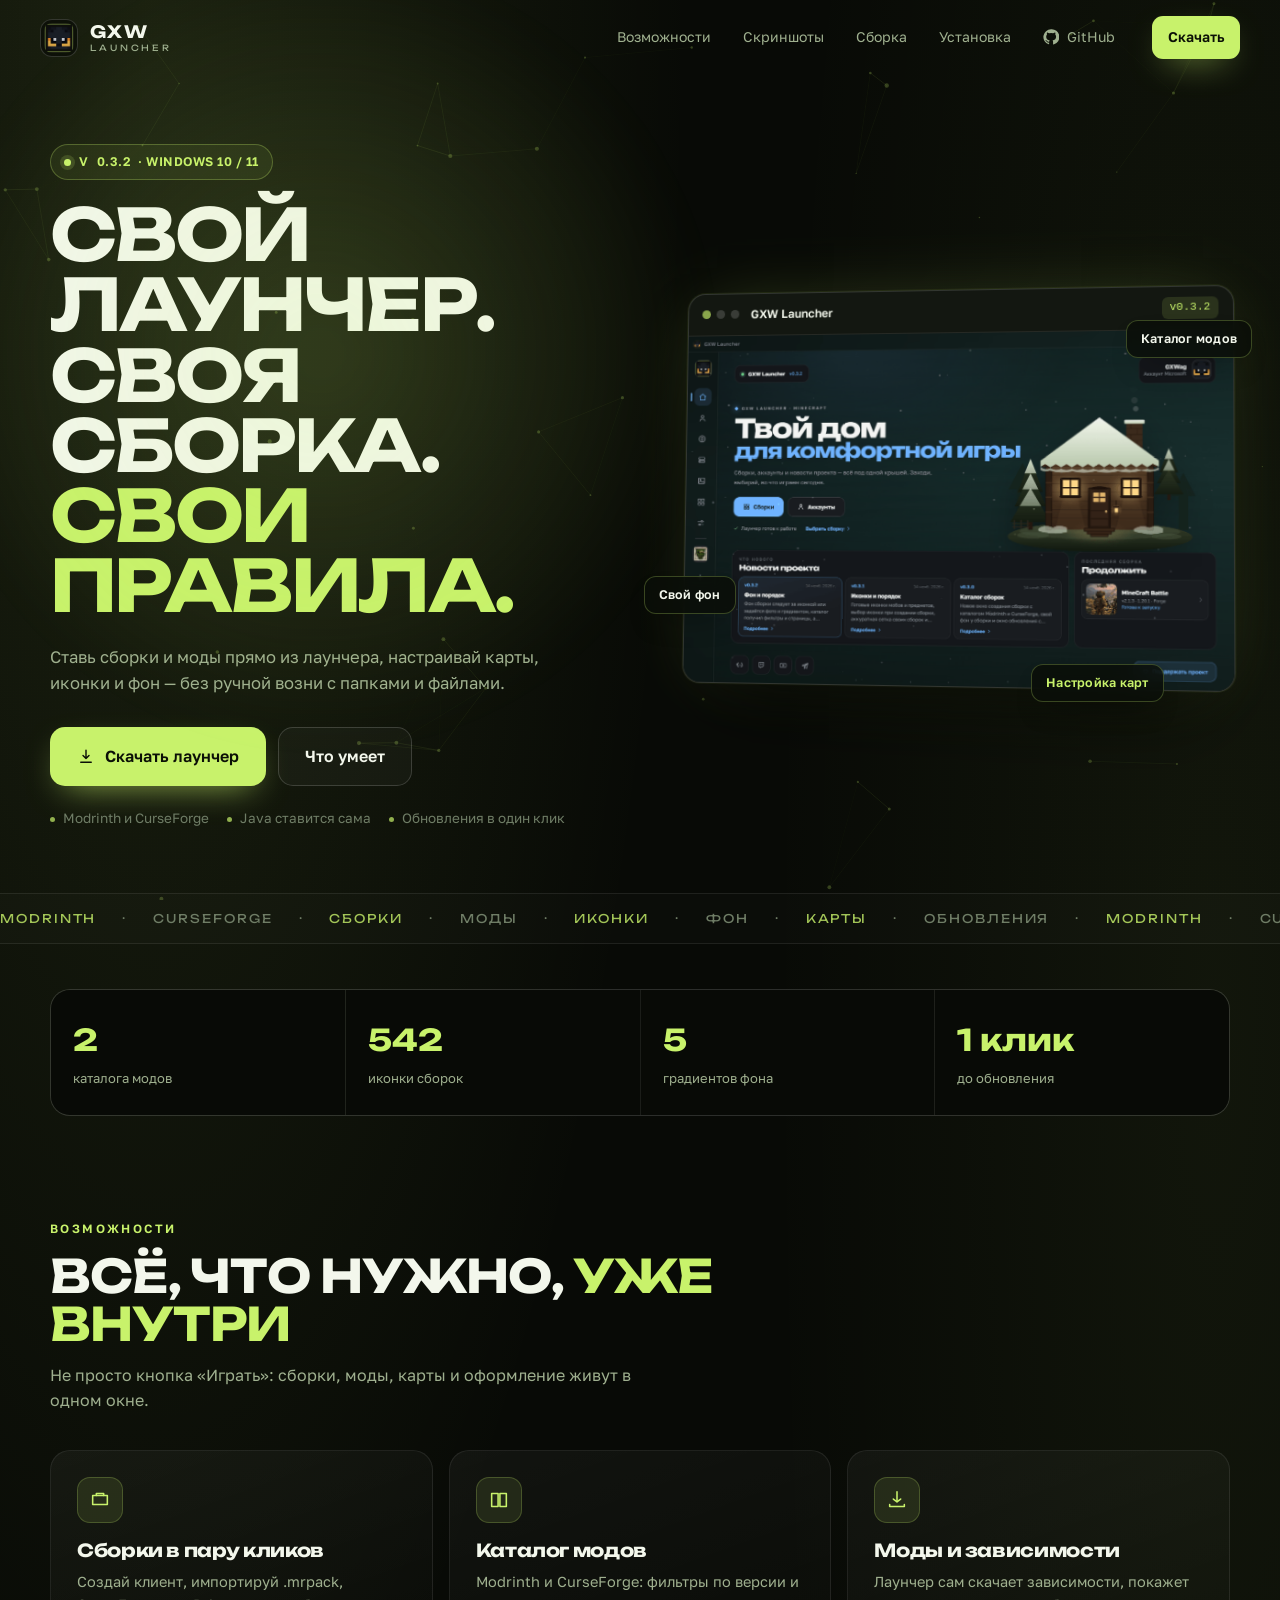
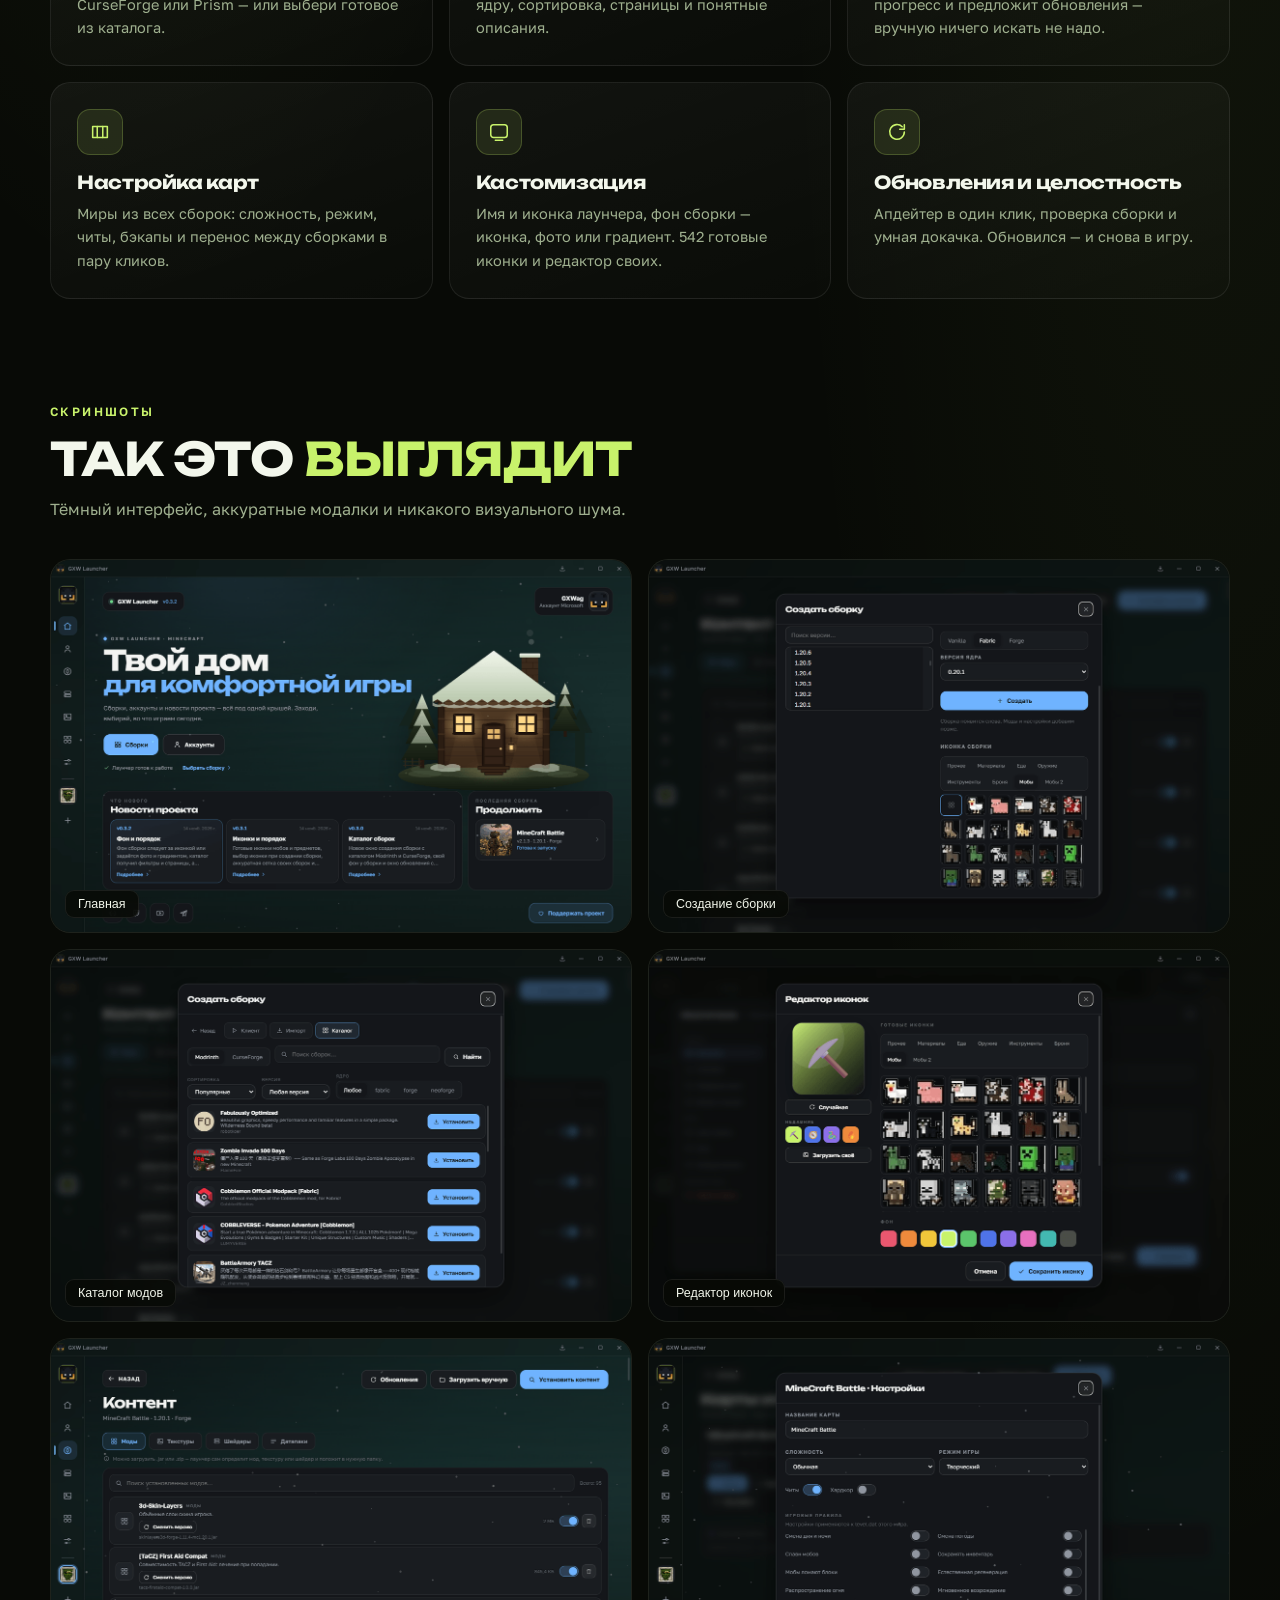
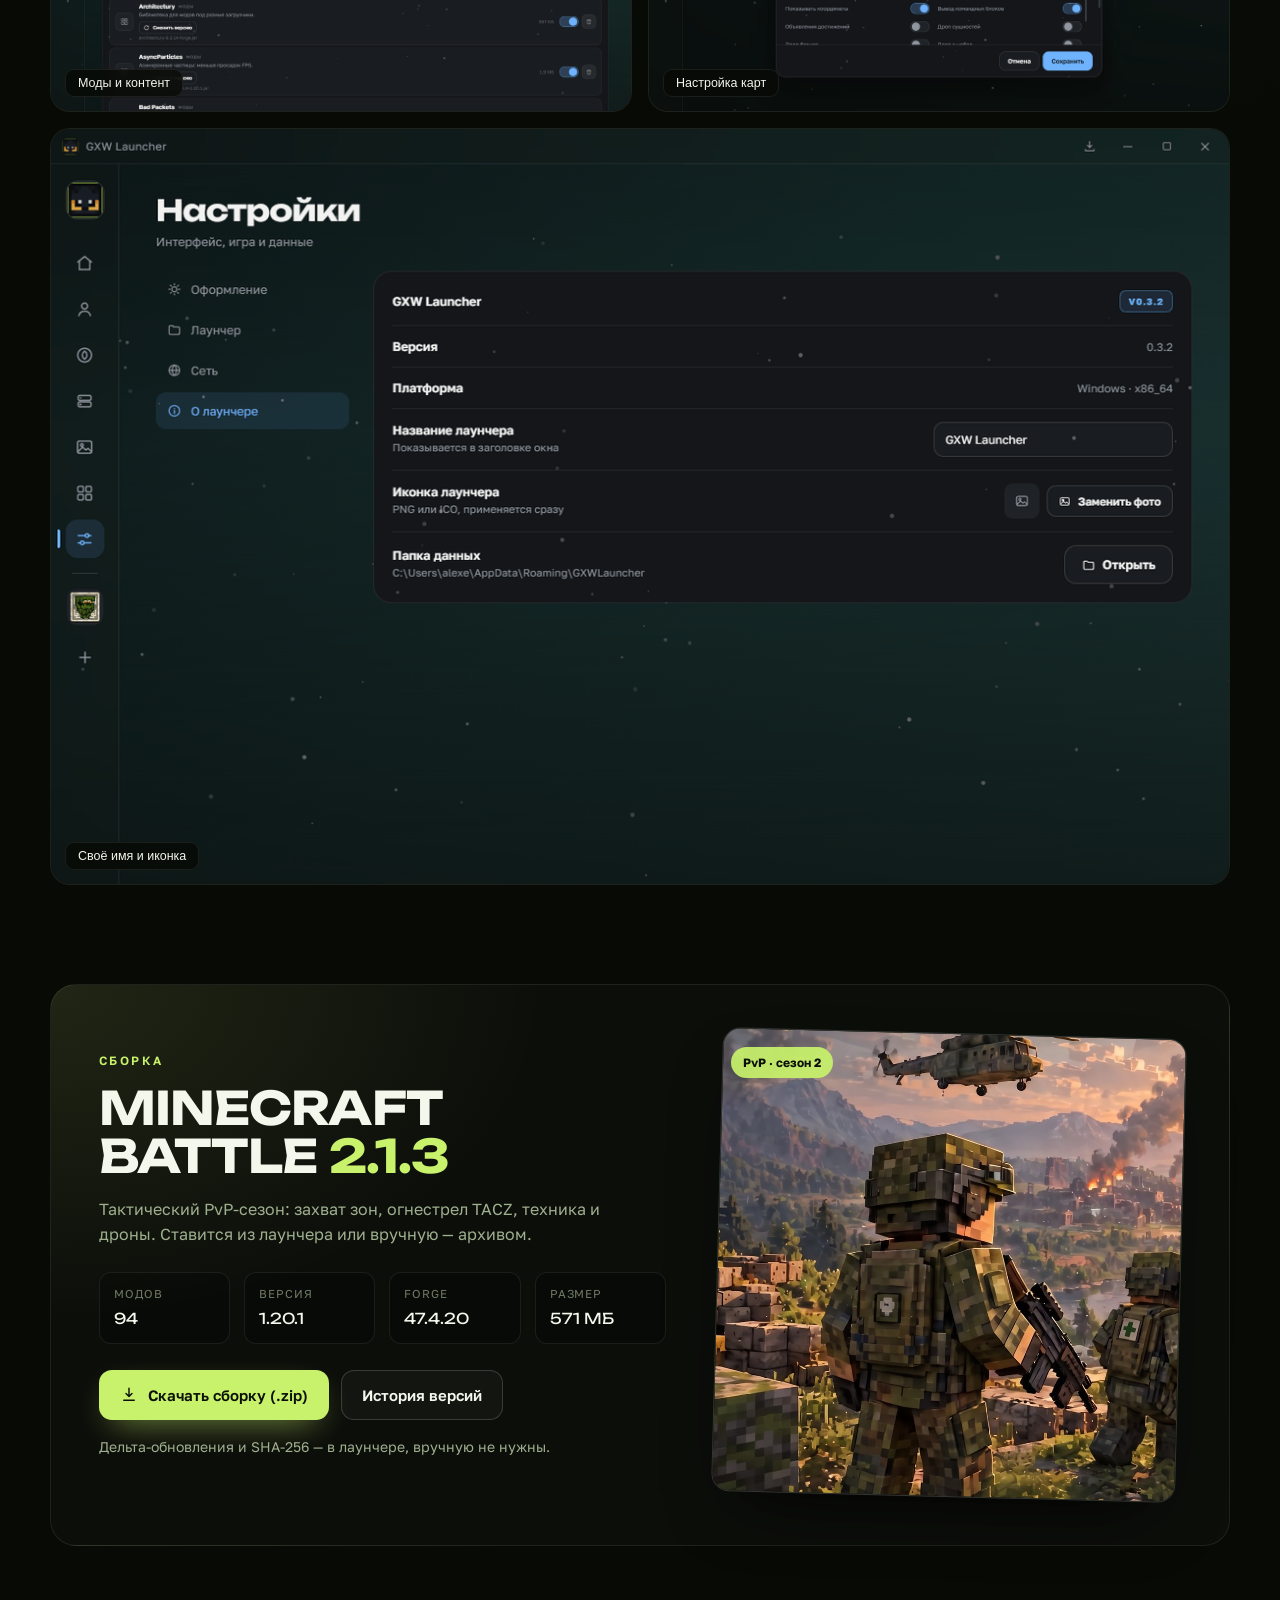
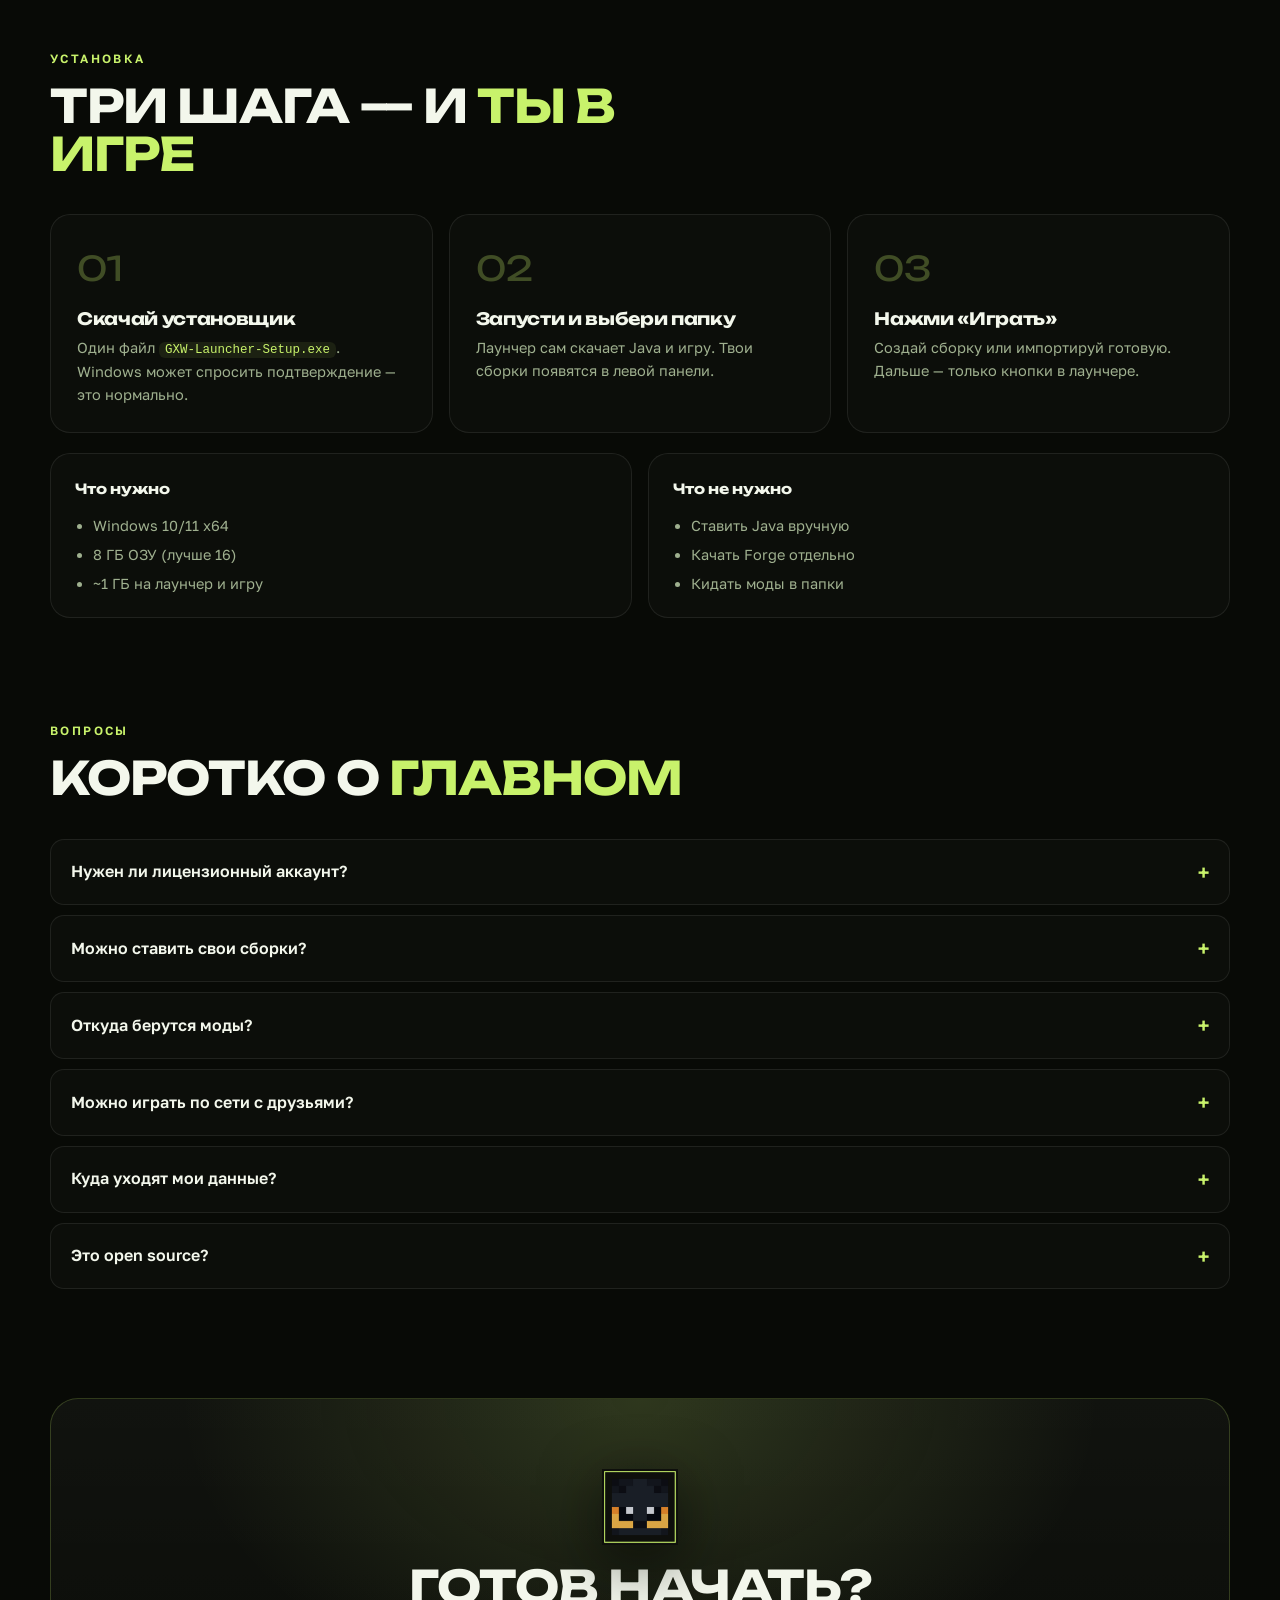
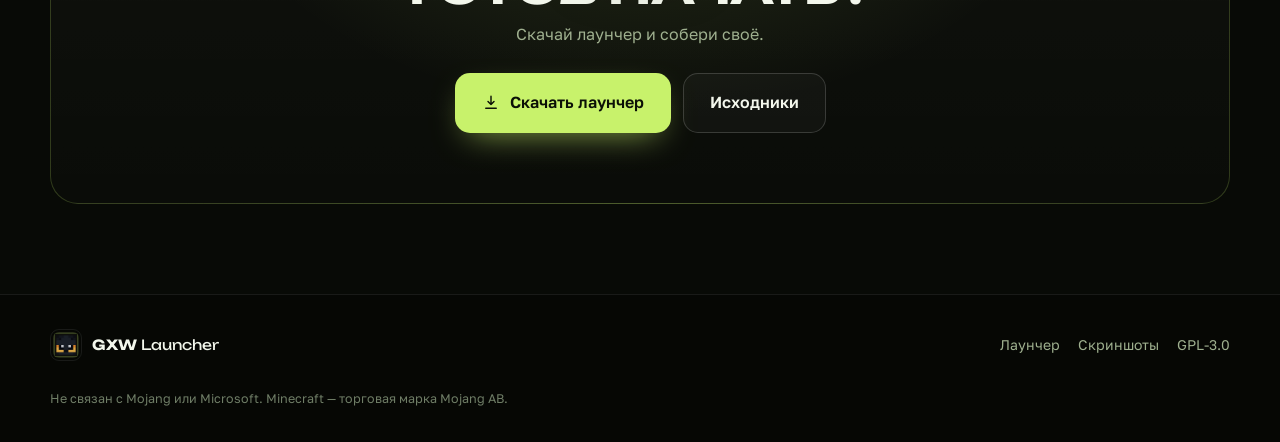
==== commit 26269195: "Site: launcher-focused copy, fresh screenshots" ====
--- a/index.html
+++ b/index.html
@@ -3,14 +3,14 @@
   <head>
     <meta charset="utf-8" />
     <meta name="viewport" content="width=device-width, initial-scale=1" />
-    <title>GXW Launcher — лаунчер и сборка MineCraft Battle</title>
+    <title>GXW Launcher — лаунчер Minecraft с каталогом модов</title>
     <meta
       name="description"
-      content="GXW Launcher — лаунчер для Minecraft со своей сборкой MineCraft Battle: 94 мода, зоны и экономика, техника и дроны. Скачай лаунчер или сборку отдельно."
+      content="GXW Launcher: установка сборок и модов из Modrinth и CurseForge, настройка карт, свои иконки и фон, обновления в один клик. Скачай лаунчер или сборку."
     />
     <meta name="theme-color" content="#080a06" />
     <meta property="og:title" content="GXW Launcher" />
-    <meta property="og:description" content="Лаунчер и сборка MineCraft Battle 2.1.3: 94 мода, зоны, экономика, техника и дроны." />
+    <meta property="og:description" content="Сборки и моды из лаунчера, настройка карт, свои иконки и фон. Minecraft 1.20.1." />
     <meta property="og:type" content="website" />
     <meta property="og:image" content="https://gxwag.github.io/assets/img/og.png" />
     <meta property="og:url" content="https://gxwag.github.io/" />
@@ -62,7 +62,7 @@
         <div class="hero-inner">
           <div class="hero-copy">
             <span class="badge reveal">
-              <i></i> v<span data-launcher-version>0.3.2</span> · сборка <span data-pack-version>2.1.3</span>
+              <i></i> v<span data-launcher-version>0.3.2</span> · Windows 10 / 11
             </span>
             <h1 class="reveal">
               СВОЙ ЛАУНЧЕР.<br />
@@ -70,8 +70,8 @@
               <span class="accent">СВОИ ПРАВИЛА.</span>
             </h1>
             <p class="lead reveal">
-              GXW Launcher — лаунчер для Minecraft с собственной сборкой <b>MineCraft Battle</b>:
-              зоны и экономика, техника, дроны и 94 мода. Один установщик — и ты в игре.
+              Ставь сборки и моды прямо из лаунчера, настраивай карты, иконки и фон —
+              без ручной возни с папками и файлами.
             </p>
 
             <div class="hero-actions reveal">
@@ -79,13 +79,11 @@
                 <svg viewBox="0 0 24 24" aria-hidden="true"><path d="M12 3v11m0 0 4-4m-4 4-4-4M5 19h14" /></svg>
                 Скачать лаунчер
               </a>
-              <a class="btn btn-ghost btn-lg" data-download-pack href="https://github.com/GXWag/gxw-minecraft-battle/releases">
-                Скачать сборку
-              </a>
+              <a class="btn btn-ghost btn-lg" href="#features">Что умеет</a>
             </div>
 
             <ul class="hero-meta reveal">
-              <li>Windows 10 / 11</li>
+              <li>Modrinth и CurseForge</li>
               <li>Java ставится сама</li>
               <li>Обновления в один клик</li>
             </ul>
@@ -99,44 +97,44 @@
                 <span class="window-chip">v<span data-launcher-version>0.3.2</span></span>
               </div>
               <img
-                src="assets/img/shot-catalog.png"
-                alt="Скриншот GXW Launcher: каталог сборок"
+                src="assets/img/shot-home.png"
+                alt="GXW Launcher: главный экран с новостями и последней сборкой"
                 width="1280"
                 height="820"
                 loading="eager"
               />
             </div>
 
-            <div class="float float-a">94 мода</div>
-            <div class="float float-b">Forge 1.20.1</div>
-            <div class="float float-c">Зоны и экономика</div>
+            <div class="float float-a">Каталог модов</div>
+            <div class="float float-b">Свой фон</div>
+            <div class="float float-c">Настройка карт</div>
           </div>
         </div>
 
         <div class="marquee" aria-hidden="true">
           <div class="marquee-track">
-            <span>TACZ</span><span>·</span><span>SUPERBWARFARE</span><span>·</span><span>ЭКОНОМИКА</span><span>·</span>
-            <span>ЗАХВАТ ЗОН</span><span>·</span><span>ТЕХНИКА</span><span>·</span><span>FPV-ДРОНЫ</span><span>·</span>
-            <span>94 МОДА</span><span>·</span><span>FORGE 1.20.1</span><span>·</span>
-            <span>TACZ</span><span>·</span><span>SUPERBWARFARE</span><span>·</span><span>ЭКОНОМИКА</span><span>·</span>
-            <span>ЗАХВАТ ЗОН</span><span>·</span><span>ТЕХНИКА</span><span>·</span><span>FPV-ДРОНЫ</span><span>·</span>
-            <span>94 МОДА</span><span>·</span><span>FORGE 1.20.1</span><span>·</span>
+            <span>MODRINTH</span><span>·</span><span>CURSEFORGE</span><span>·</span><span>СБОРКИ</span><span>·</span>
+            <span>МОДЫ</span><span>·</span><span>ИКОНКИ</span><span>·</span><span>ФОН</span><span>·</span>
+            <span>КАРТЫ</span><span>·</span><span>ОБНОВЛЕНИЯ</span><span>·</span>
+            <span>MODRINTH</span><span>·</span><span>CURSEFORGE</span><span>·</span><span>СБОРКИ</span><span>·</span>
+            <span>МОДЫ</span><span>·</span><span>ИКОНКИ</span><span>·</span><span>ФОН</span><span>·</span>
+            <span>КАРТЫ</span><span>·</span><span>ОБНОВЛЕНИЯ</span><span>·</span>
           </div>
         </div>
       </section>
 
       <section class="stats">
-        <div class="stat reveal"><b data-count="94">94</b><span>мода в сборке</span></div>
-        <div class="stat reveal"><b data-count="571" data-suffix=" МБ">571 МБ</b><span>размер сборки</span></div>
-        <div class="stat reveal"><b>1.20.1</b><span>версия Minecraft</span></div>
+        <div class="stat reveal"><b data-count="2">2</b><span>каталога модов</span></div>
         <div class="stat reveal"><b data-count="542">542</b><span>иконки сборок</span></div>
+        <div class="stat reveal"><b data-count="5">5</b><span>градиентов фона</span></div>
+        <div class="stat reveal"><b>1 клик</b><span>до обновления</span></div>
       </section>
 
       <section class="section" id="features">
         <header class="section-head">
           <span class="kicker reveal">Возможности</span>
           <h2 class="reveal">Всё, что нужно, <span class="accent">уже внутри</span></h2>
-          <p class="reveal">Не просто launcher: сборка, экономика, каталог и оформление живут в одном окне.</p>
+          <p class="reveal">Не просто кнопка «Играть»: сборки, моды, карты и оформление живут в одном окне.</p>
         </header>
 
         <div class="cards">
@@ -144,24 +142,8 @@
             <div class="card-icon">
               <svg viewBox="0 0 24 24"><path d="M4 7h16v10H4z"/><path d="M8 7V5h8v2"/></svg>
             </div>
-            <h3>Сборка из коробки</h3>
-            <p>94 мода, Forge 1.20.1 и готовые настройки. Ставится в пару кликов, ничего докачивать не нужно.</p>
-          </article>
-
-          <article class="card reveal">
-            <div class="card-icon">
-              <svg viewBox="0 0 24 24"><path d="M12 3v18"/><path d="M5 10c0-3 3-5 7-5s7 2 7 5-3 5-7 5-7-2-7-5Z"/></svg>
-            </div>
-            <h3>Зоны и экономика</h3>
-            <p>Захватывай зоны, получай рубли за каждую и закупайся в терминале: оружие, броня, техника, медицина.</p>
-          </article>
-
-          <article class="card reveal">
-            <div class="card-icon">
-              <svg viewBox="0 0 24 24"><path d="M3 14h18"/><path d="M6 14V9h12v5"/><circle cx="7" cy="17" r="1.6"/><circle cx="17" cy="17" r="1.6"/></svg>
-            </div>
-            <h3>Техника и дроны</h3>
-            <p>Танки, БТР, гаубицы, FPV-дроны и авиация. Всё сбалансировано под PvP-сезон «Битва за Васькоград».</p>
+            <h3>Сборки в пару кликов</h3>
+            <p>Создай клиент, импортируй .mrpack, CurseForge или Prism — или выбери готовое из каталога.</p>
           </article>
 
           <article class="card reveal">
@@ -169,23 +151,39 @@
               <svg viewBox="0 0 24 24"><path d="M4 5h7v14H4z"/><path d="M13 5h7v14h-7z"/></svg>
             </div>
             <h3>Каталог модов</h3>
-            <p>Modrinth и CurseForge: фильтры по версии и ядру, сортировка, страницы и обновления прямо из лаунчера.</p>
+            <p>Modrinth и CurseForge: фильтры по версии и ядру, сортировка, страницы и понятные описания.</p>
+          </article>
+
+          <article class="card reveal">
+            <div class="card-icon">
+              <svg viewBox="0 0 24 24"><path d="M12 3v10"/><path d="m8 11 4 3 4-3"/><path d="M4 17v2h16v-2"/></svg>
+            </div>
+            <h3>Моды и зависимости</h3>
+            <p>Лаунчер сам скачает зависимости, покажет прогресс и предложит обновления — вручную ничего искать не надо.</p>
+          </article>
+
+          <article class="card reveal">
+            <div class="card-icon">
+              <svg viewBox="0 0 24 24"><path d="M4 6h16v12H4z"/><path d="M9 6v12M15 6v12"/></svg>
+            </div>
+            <h3>Настройка карт</h3>
+            <p>Миры из всех сборок: сложность, режим, читы, бэкапы и перенос между сборками в пару кликов.</p>
           </article>
 
           <article class="card reveal">
             <div class="card-icon">
               <svg viewBox="0 0 24 24"><rect x="3" y="4" width="18" height="14" rx="3"/><path d="M8 21h8"/></svg>
             </div>
-            <h3>Свой вид</h3>
-            <p>Фон сборки — иконка, фото или градиент. Свои иконки, имя и иконка лаунчера: под себя, а не «как у всех».</p>
-          </article>
-
-          <article class="card reveal">
-            <div class="card-icon">
-              <svg viewBox="0 0 24 24"><path d="M12 3v10"/><path d="m8 11 4 3 4-3"/><path d="M4 17v2h16v-2"/></svg>
-            </div>
-            <h3>Обновления в один клик</h3>
-            <p>Встроенный апдейтер, проверка целостности и умная докачка. Обновился — и снова в игру.</p>
+            <h3>Кастомизация</h3>
+            <p>Имя и иконка лаунчера, фон сборки — иконка, фото или градиент. 542 готовые иконки и редактор своих.</p>
+          </article>
+
+          <article class="card reveal">
+            <div class="card-icon">
+              <svg viewBox="0 0 24 24"><path d="M20 12a8 8 0 1 1-2.3-5.7"/><path d="M20 4v5h-5"/></svg>
+            </div>
+            <h3>Обновления и целостность</h3>
+            <p>Апдейтер в один клик, проверка сборки и умная докачка. Обновился — и снова в игру.</p>
           </article>
         </div>
       </section>
@@ -199,20 +197,32 @@
 
         <div class="shots">
           <button class="shot reveal" data-full="assets/img/shot-home.png">
-            <img src="assets/img/shot-home.png" alt="Окно создания сборки и выбор иконок" loading="lazy" />
-            <span>Создание сборки и иконки</span>
+            <img src="assets/img/shot-home.png" alt="Главный экран лаунчера" loading="lazy" />
+            <span>Главная</span>
+          </button>
+          <button class="shot reveal" data-full="assets/img/shot-create.png">
+            <img src="assets/img/shot-create.png" alt="Создание сборки и выбор иконки" loading="lazy" />
+            <span>Создание сборки</span>
           </button>
           <button class="shot reveal" data-full="assets/img/shot-catalog.png">
-            <img src="assets/img/shot-catalog.png" alt="Каталог сборок с фильтрами" loading="lazy" />
-            <span>Каталог с фильтрами</span>
-          </button>
-          <button class="shot reveal" data-full="assets/img/shot-settings.png">
-            <img src="assets/img/shot-settings.png" alt="Настройки сборки и фон" loading="lazy" />
-            <span>Фон сборки и настройки</span>
+            <img src="assets/img/shot-catalog.png" alt="Каталог модов с фильтрами" loading="lazy" />
+            <span>Каталог модов</span>
           </button>
           <button class="shot reveal" data-full="assets/img/shot-icons.png">
             <img src="assets/img/shot-icons.png" alt="Редактор иконок" loading="lazy" />
             <span>Редактор иконок</span>
+          </button>
+          <button class="shot reveal" data-full="assets/img/shot-mods.png">
+            <img src="assets/img/shot-mods.png" alt="Список модов сборки в лаунчере" loading="lazy" />
+            <span>Моды и контент</span>
+          </button>
+          <button class="shot reveal" data-full="assets/img/shot-maps.png">
+            <img src="assets/img/shot-maps.png" alt="Настройки карты" loading="lazy" />
+            <span>Настройка карт</span>
+          </button>
+          <button class="shot reveal" data-full="assets/img/shot-settings.png">
+            <img src="assets/img/shot-settings.png" alt="Настройки лаунчера: имя и иконка" loading="lazy" />
+            <span>Своё имя и иконка</span>
           </button>
         </div>
       </section>
@@ -268,12 +278,12 @@
           <li class="reveal">
             <span class="step-num">02</span>
             <h3>Запусти и выбери папку</h3>
-            <p>Лаунчер сам скачает Java и игру. Сборка MineCraft Battle появится слева.</p>
+            <p>Лаунчер сам скачает Java и игру. Твои сборки появятся в левой панели.</p>
           </li>
           <li class="reveal">
             <span class="step-num">03</span>
             <h3>Нажми «Играть»</h3>
-            <p>Первый запуск чуть дольше: ставятся моды. Дальше — только обновления в один клик.</p>
+            <p>Создай сборку или импортируй готовую. Дальше — только кнопки в лаунчере.</p>
           </li>
         </ol>
 
@@ -283,7 +293,7 @@
             <ul>
               <li>Windows 10/11 x64</li>
               <li>8 ГБ ОЗУ (лучше 16)</li>
-              <li>~1 ГБ на лаунчер и сборку</li>
+              <li>~1 ГБ на лаунчер и игру</li>
             </ul>
           </div>
           <div>
@@ -291,7 +301,7 @@
             <ul>
               <li>Ставить Java вручную</li>
               <li>Качать Forge отдельно</li>
-              <li>Разбираться в модах</li>
+              <li>Кидать моды в папки</li>
             </ul>
           </div>
         </div>
@@ -308,20 +318,24 @@
           <p>Можно войти через Microsoft или играть под оффлайн-ником. Лаунчер не продаёт игру и не обходит лицензию.</p>
         </details>
         <details class="reveal">
-          <summary>Сборка ставится отдельно?</summary>
-          <p>Да: кнопка «Скачать сборку» отдаёт zip. Но проще поставить её из лаунчера — тогда придут обновления и дельты.</p>
-        </details>
-        <details class="reveal">
-          <summary>Куда уходят мои данные?</summary>
-          <p>Телеметрия выключена по умолчанию и включается только вручную. Моды и миры остаются у тебя на диске.</p>
+          <summary>Можно ставить свои сборки?</summary>
+          <p>Да: .mrpack, CurseForge, Prism и экспорт GXW. Или собери клиент с нужным ядром и версией прямо в лаунчере.</p>
+        </details>
+        <details class="reveal">
+          <summary>Откуда берутся моды?</summary>
+          <p>Из каталога Modrinth и CurseForge. Лаунчер сам подтягивает зависимости и показывает прогресс загрузки.</p>
         </details>
         <details class="reveal">
           <summary>Можно играть по сети с друзьями?</summary>
           <p>Да: LAN, сохранённые серверы и Essential для приглашений. Свой хостинг-сервер — в планах.</p>
         </details>
         <details class="reveal">
+          <summary>Куда уходят мои данные?</summary>
+          <p>Телеметрия выключена по умолчанию и включается только вручную. Миры и настройки остаются у тебя на диске.</p>
+        </details>
+        <details class="reveal">
           <summary>Это open source?</summary>
-          <p>Да, GPL-3.0. Исходники — на GitHub, сборка тоже открыта.</p>
+          <p>Да, GPL-3.0. Исходники — на GitHub.</p>
         </details>
       </section>
 
@@ -329,7 +343,7 @@
         <div class="cta-inner reveal">
           <img src="assets/img/logo.png" alt="" width="76" height="76" />
           <h2>Готов начать?</h2>
-          <p>Скачай лаунчер — сборка уже внутри.</p>
+          <p>Скачай лаунчер и собери своё.</p>
           <div class="hero-actions">
             <a class="btn btn-accent btn-lg" data-download-launcher href="https://github.com/GXWag/gxw-launcher/releases/latest">
               <svg viewBox="0 0 24 24" aria-hidden="true"><path d="M12 3v11m0 0 4-4m-4 4-4-4M5 19h14" /></svg>
@@ -349,7 +363,6 @@
         </div>
         <nav class="footer-links" aria-label="Ссылки">
           <a href="https://github.com/GXWag/gxw-launcher" target="_blank" rel="noreferrer">Лаунчер</a>
-          <a href="https://github.com/GXWag/gxw-minecraft-battle" target="_blank" rel="noreferrer">Сборка</a>
           <a href="https://github.com/GXWag/gxw-screenshots" target="_blank" rel="noreferrer">Скриншоты</a>
           <a href="https://github.com/GXWag/gxw-launcher/blob/main/LICENSE" target="_blank" rel="noreferrer">GPL-3.0</a>
         </nav>
--- a/assets/css/style.css
+++ b/assets/css/style.css
@@ -543,6 +543,8 @@
 .shot:hover { transform: translateY(-4px); border-color: rgba(200, 242, 107, 0.35); }
 .shot img { width: 100%; height: auto; transition: transform 0.6s var(--ease); }
 .shot:hover img { transform: scale(1.02); }
+.shots .shot:last-child:nth-child(odd) { grid-column: span 2; }
+@media (max-width: 760px) { .shots .shot:last-child:nth-child(odd) { grid-column: auto; } }
 .shot span {
   position: absolute;
   left: 14px;
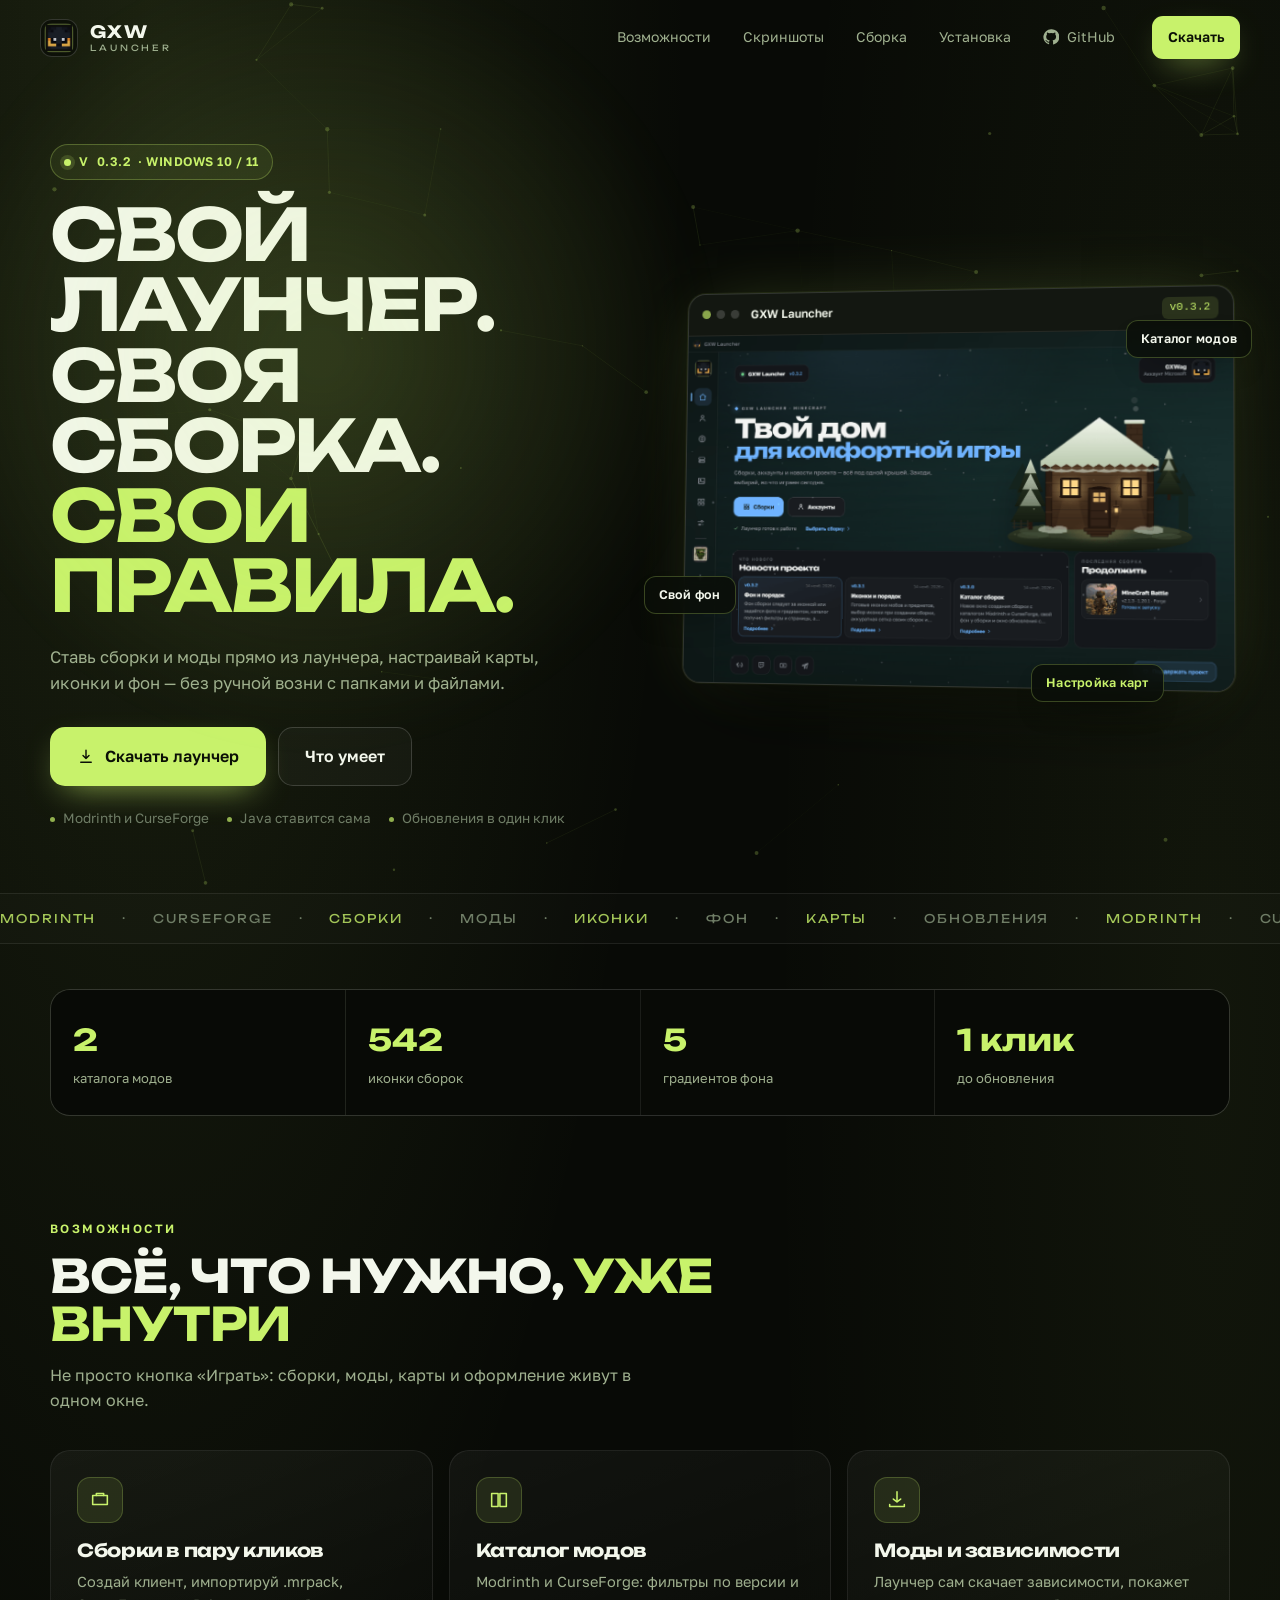
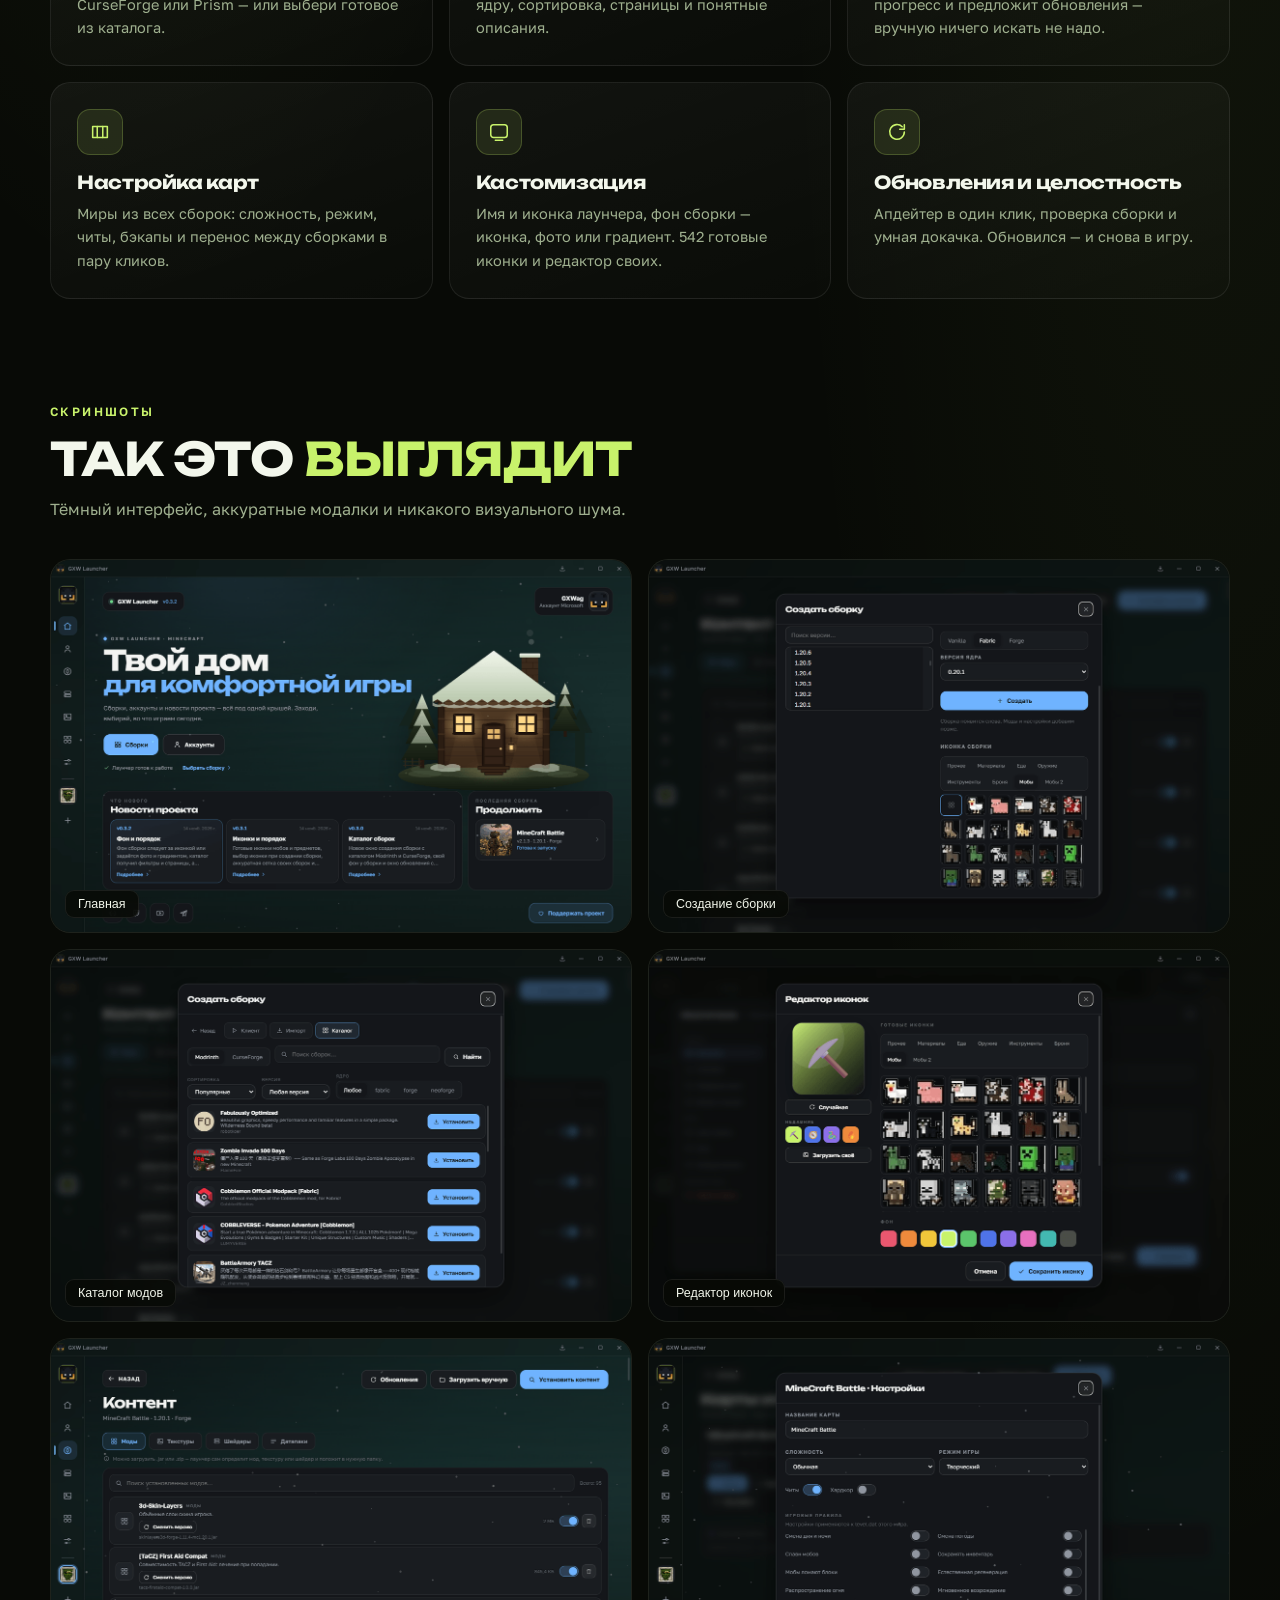
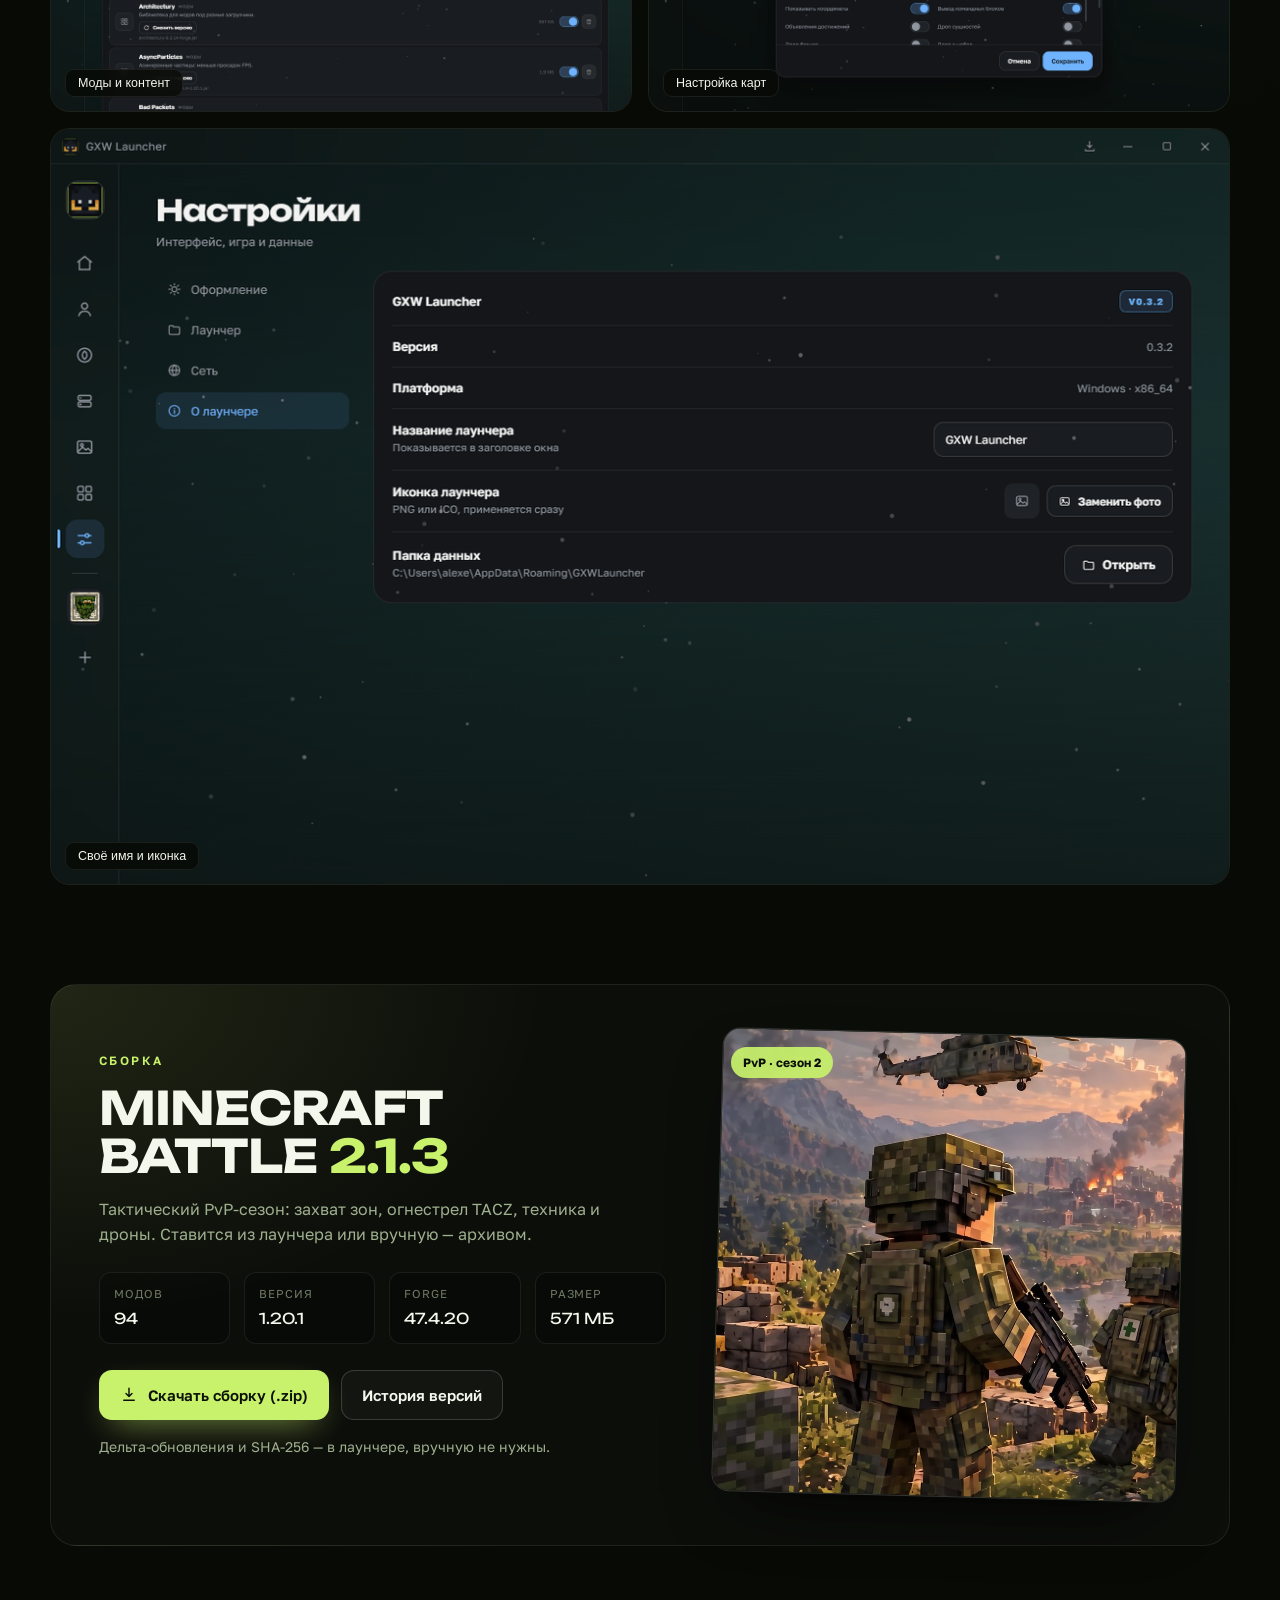
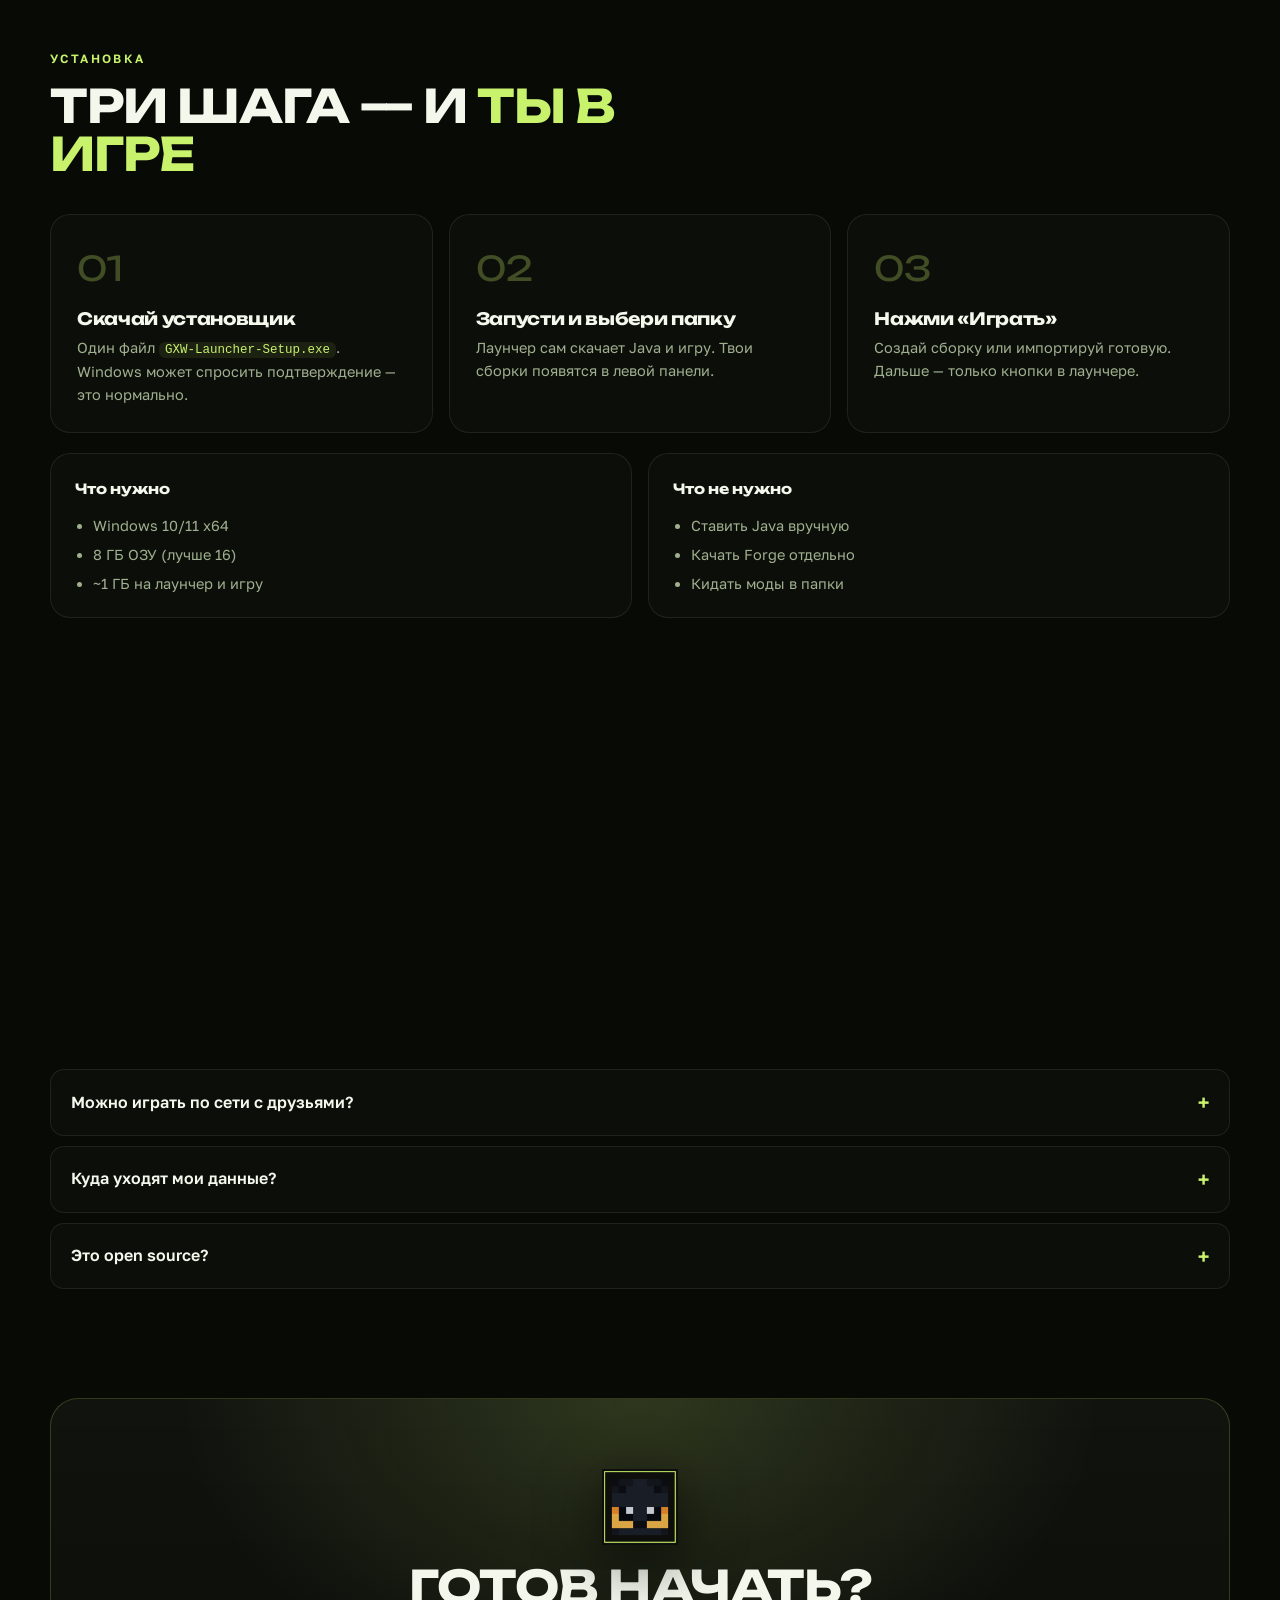
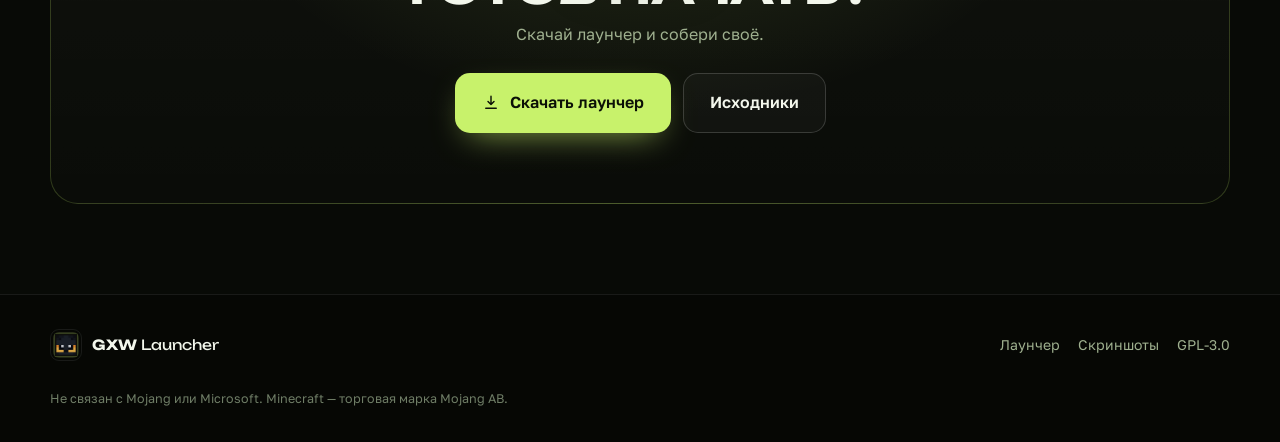
==== commit 8d7f4ce3: "Site: direct launcher download fallback" ====
--- a/index.html
+++ b/index.html
@@ -47,7 +47,7 @@
       </nav>
 
       <div class="nav-actions">
-        <a class="btn btn-sm btn-accent" data-download-launcher href="https://github.com/GXWag/gxw-launcher/releases/latest">
+        <a class="btn btn-sm btn-accent" data-download-launcher href="https://github.com/GXWag/gxw-launcher/releases/download/v0.3.2/GXW-Launcher-Setup-0.3.2.exe">
           Скачать
         </a>
         <button class="burger" id="burger" aria-label="Меню" aria-expanded="false">
@@ -75,7 +75,7 @@
             </p>
 
             <div class="hero-actions reveal">
-              <a class="btn btn-accent btn-lg" data-download-launcher href="https://github.com/GXWag/gxw-launcher/releases/latest">
+              <a class="btn btn-accent btn-lg" data-download-launcher href="https://github.com/GXWag/gxw-launcher/releases/download/v0.3.2/GXW-Launcher-Setup-0.3.2.exe">
                 <svg viewBox="0 0 24 24" aria-hidden="true"><path d="M12 3v11m0 0 4-4m-4 4-4-4M5 19h14" /></svg>
                 Скачать лаунчер
               </a>
@@ -345,7 +345,7 @@
           <h2>Готов начать?</h2>
           <p>Скачай лаунчер и собери своё.</p>
           <div class="hero-actions">
-            <a class="btn btn-accent btn-lg" data-download-launcher href="https://github.com/GXWag/gxw-launcher/releases/latest">
+            <a class="btn btn-accent btn-lg" data-download-launcher href="https://github.com/GXWag/gxw-launcher/releases/download/v0.3.2/GXW-Launcher-Setup-0.3.2.exe">
               <svg viewBox="0 0 24 24" aria-hidden="true"><path d="M12 3v11m0 0 4-4m-4 4-4-4M5 19h14" /></svg>
               Скачать лаунчер
             </a>
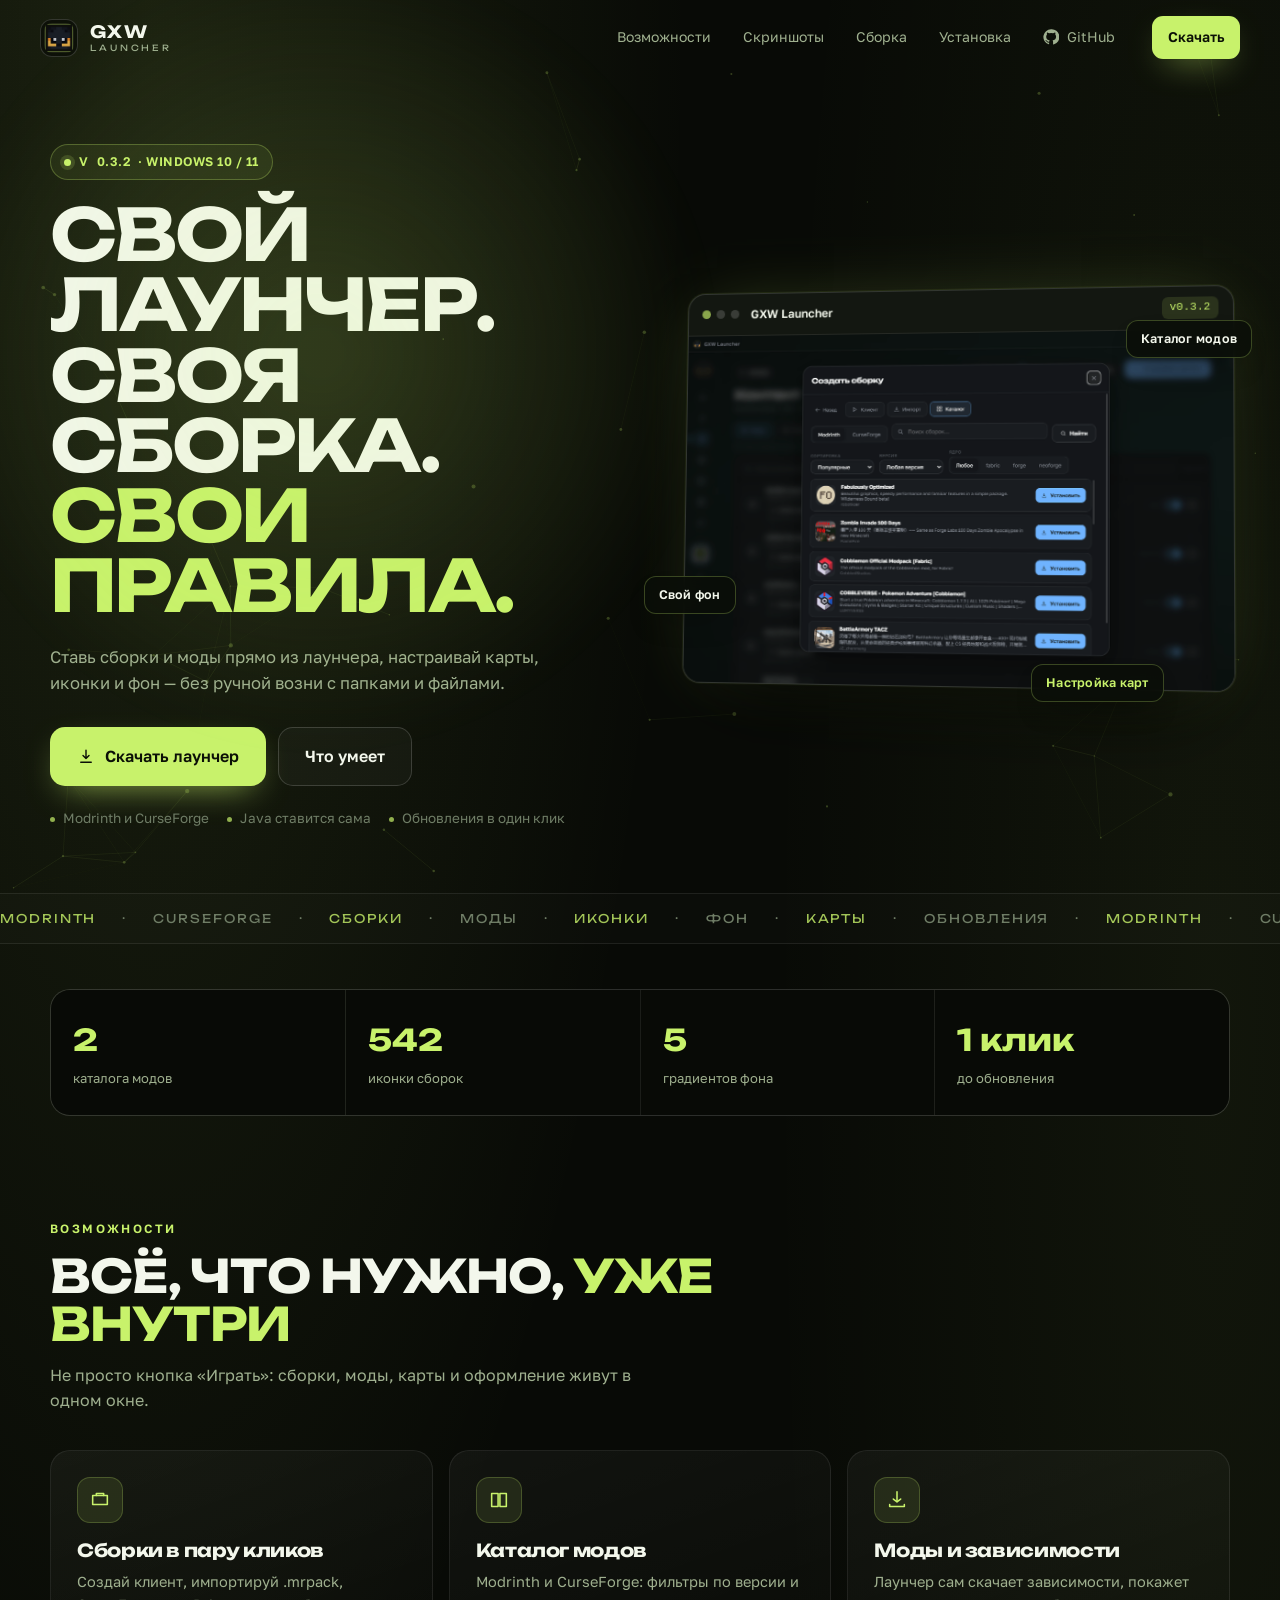
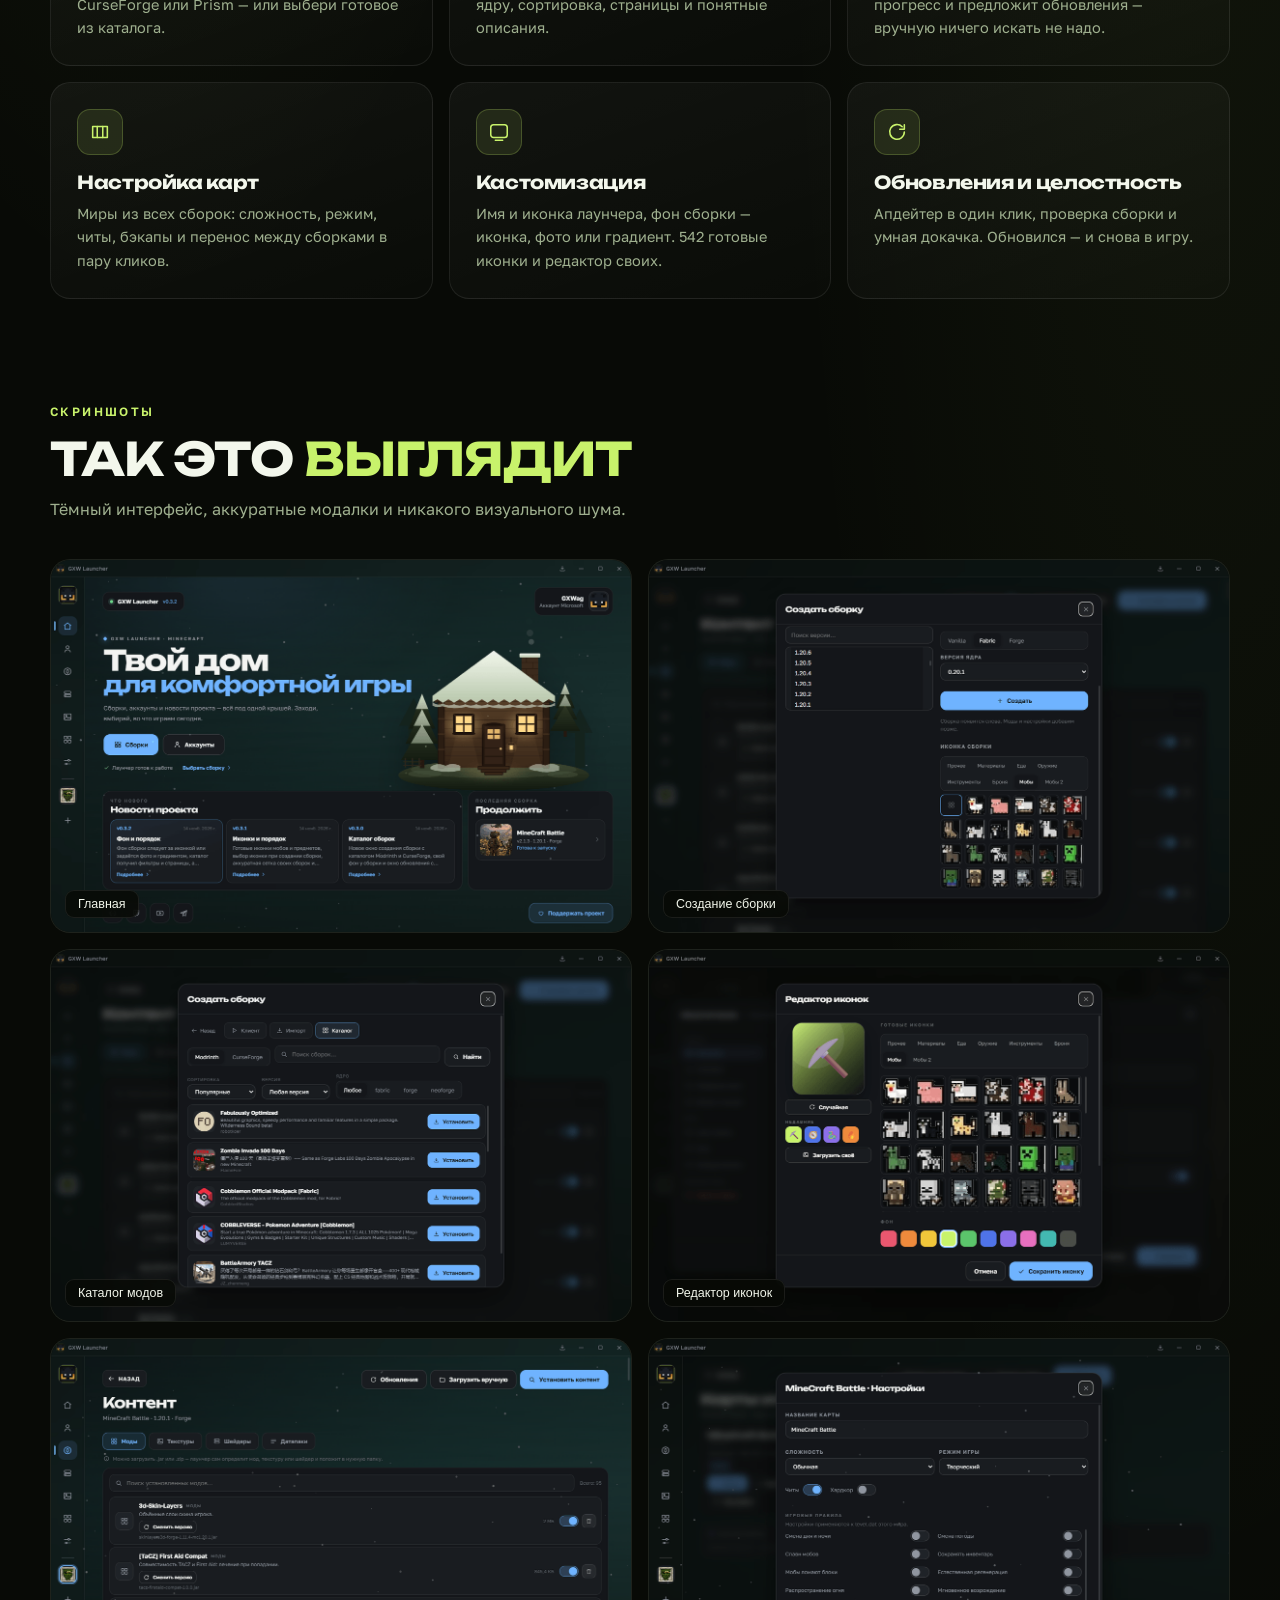
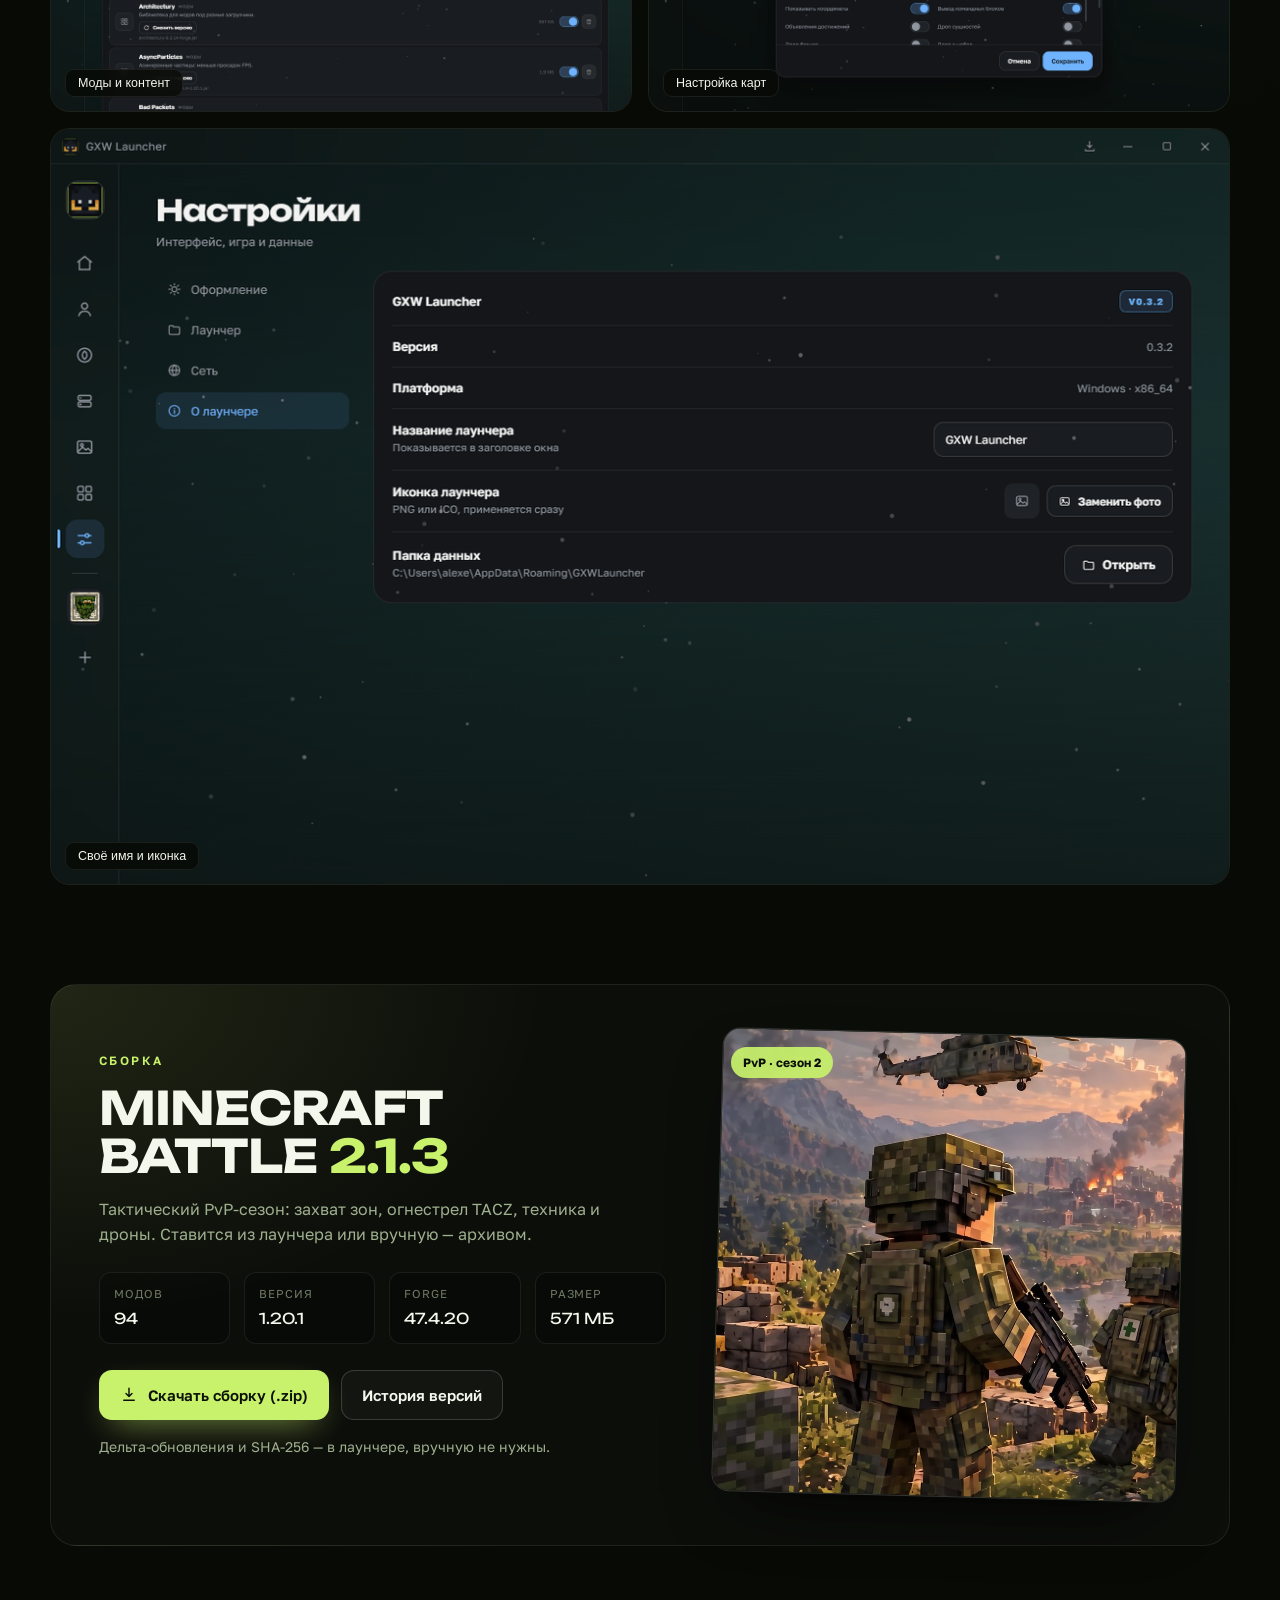
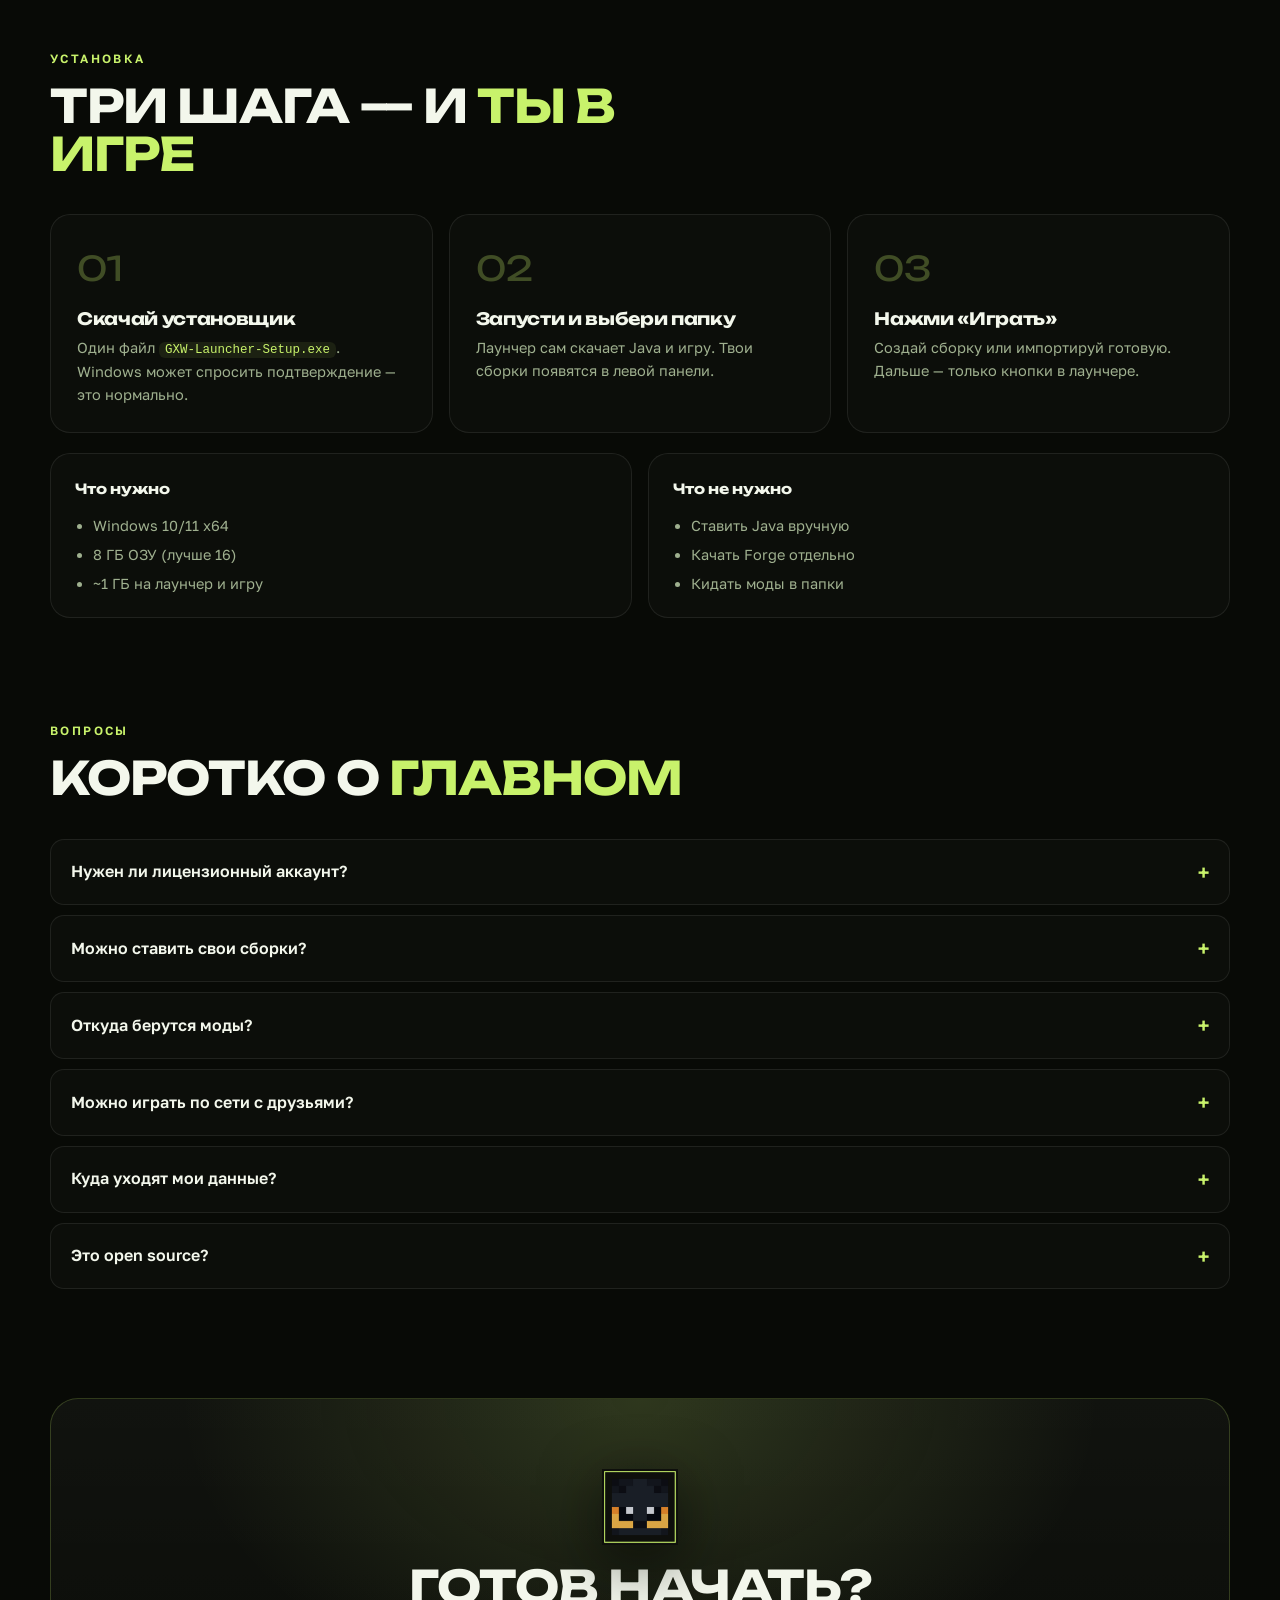
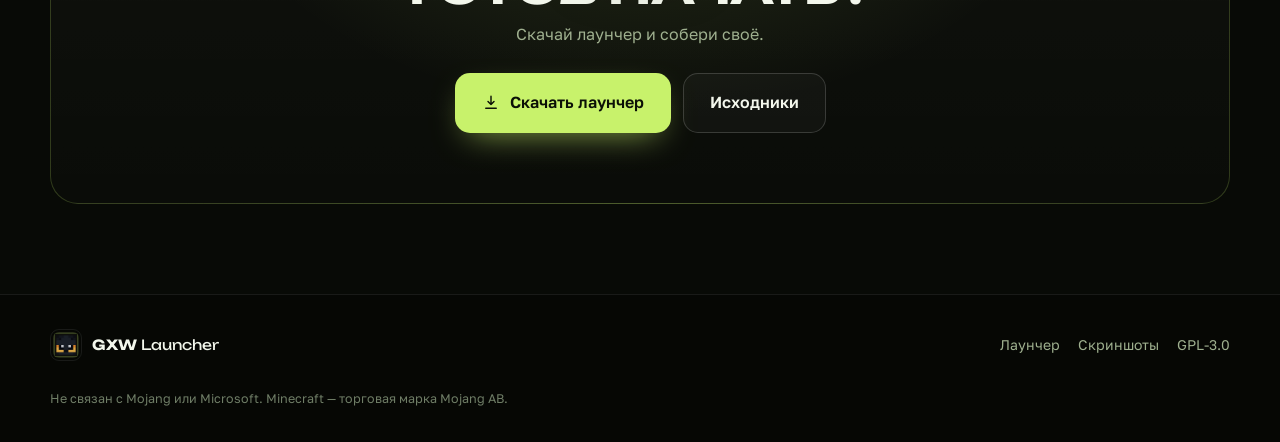
==== commit 1ca8a88f: "Site: neutral hero screenshot" ====
--- a/index.html
+++ b/index.html
@@ -97,8 +97,8 @@
                 <span class="window-chip">v<span data-launcher-version>0.3.2</span></span>
               </div>
               <img
-                src="assets/img/shot-home.png"
-                alt="GXW Launcher: главный экран с новостями и последней сборкой"
+                src="assets/img/shot-catalog.png"
+                alt="GXW Launcher: каталог сборок и модов"
                 width="1280"
                 height="820"
                 loading="eager"
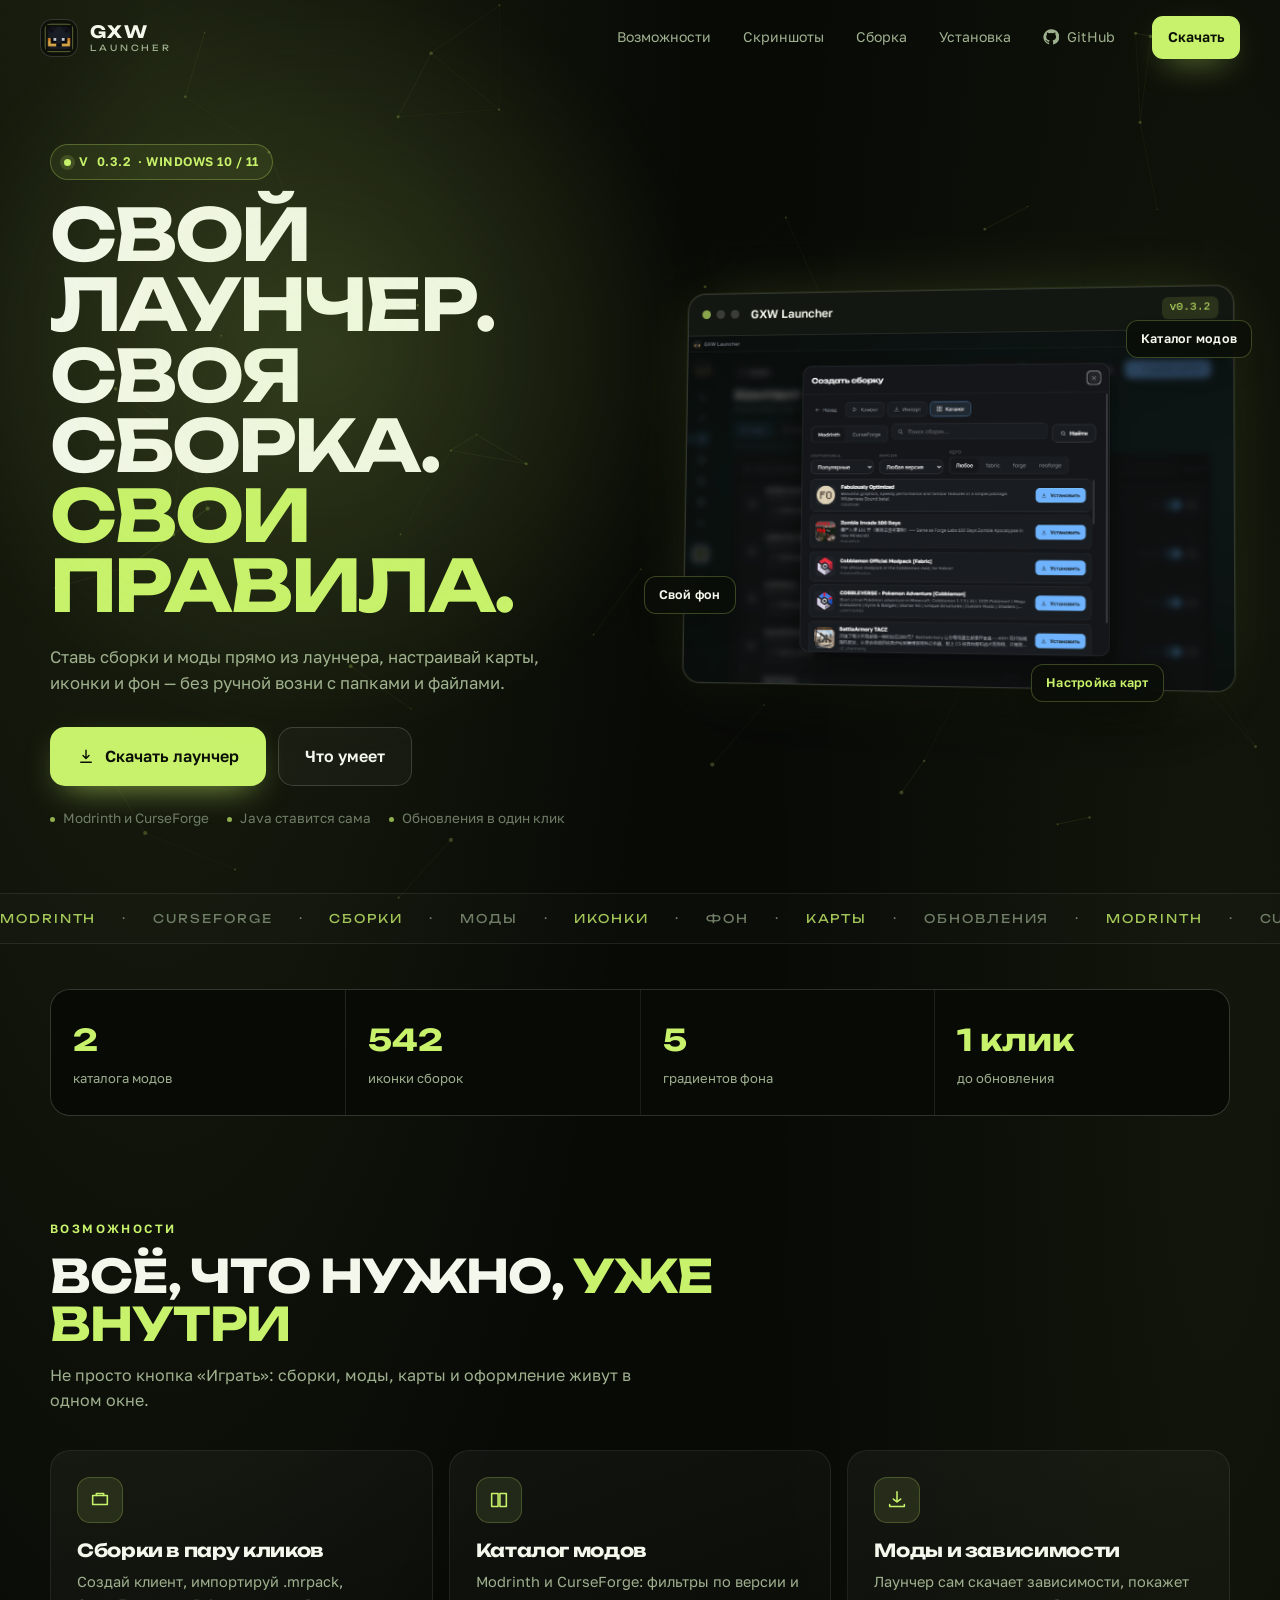
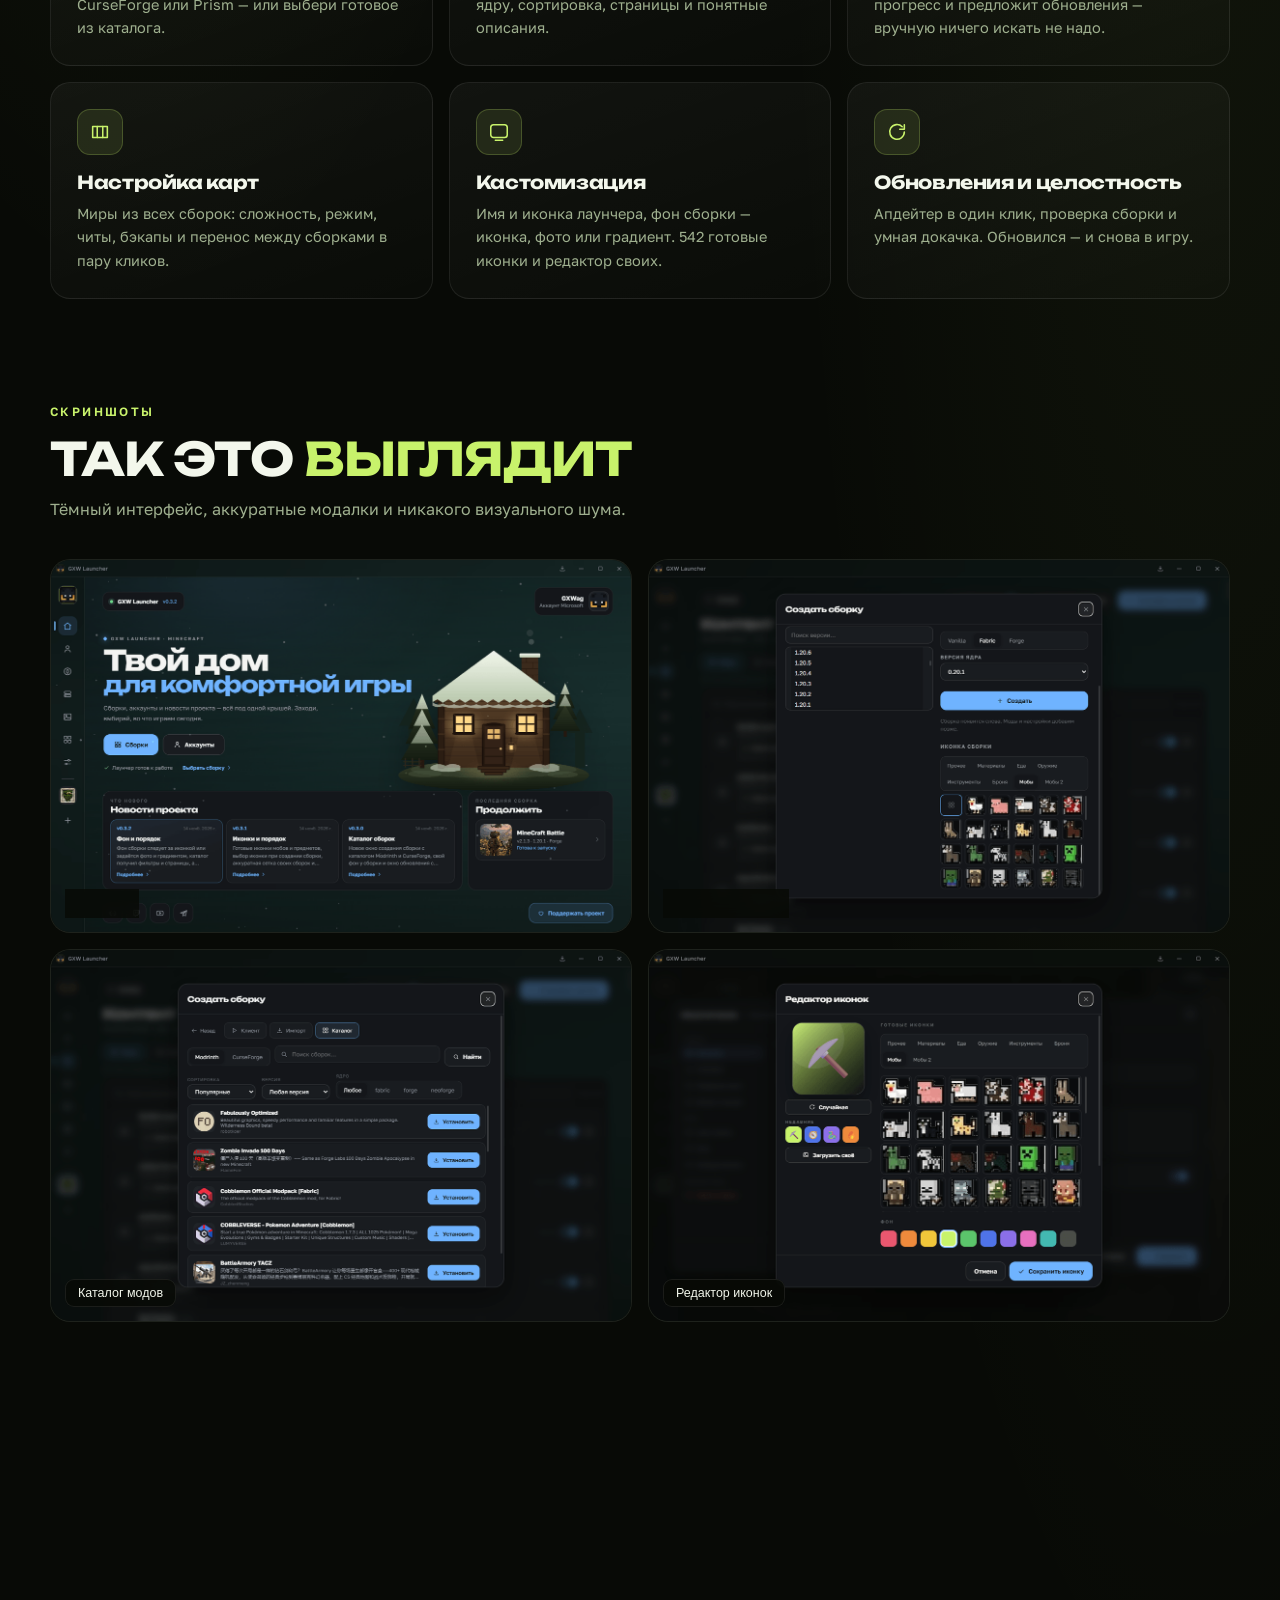
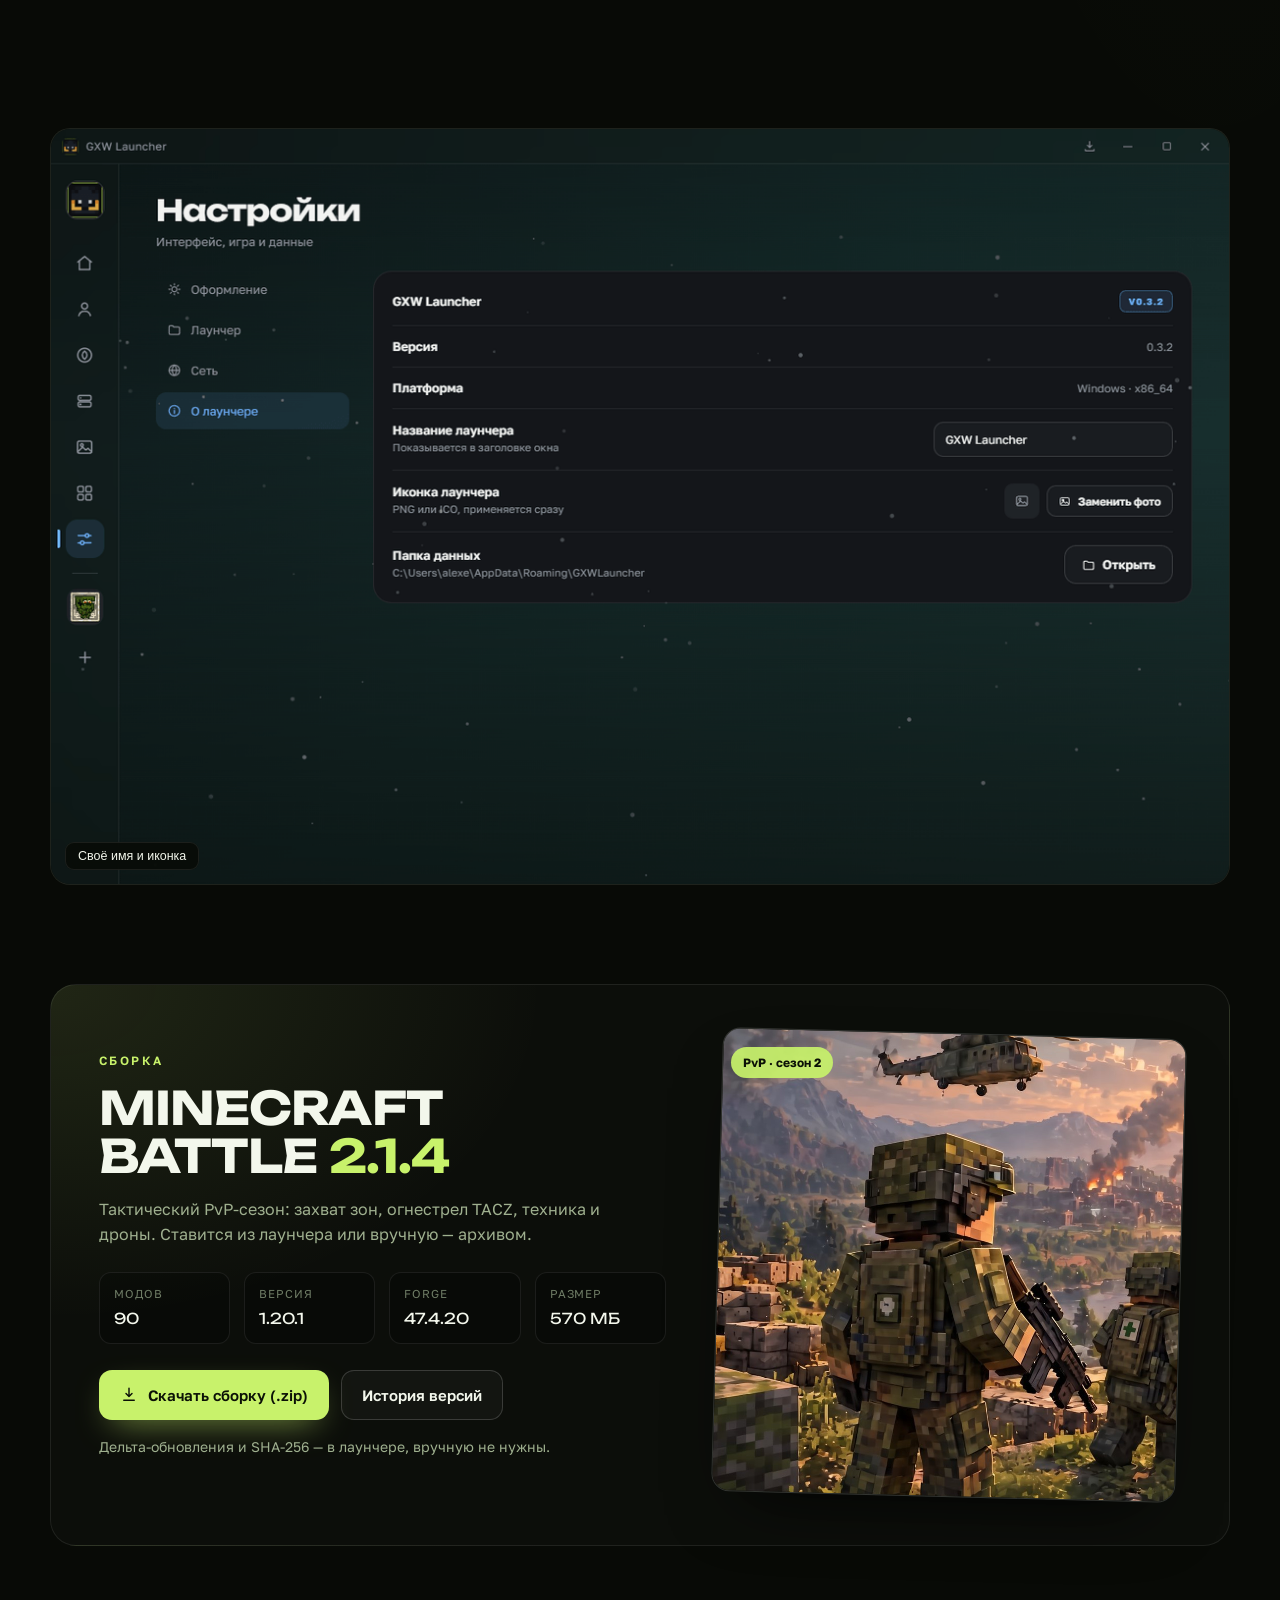
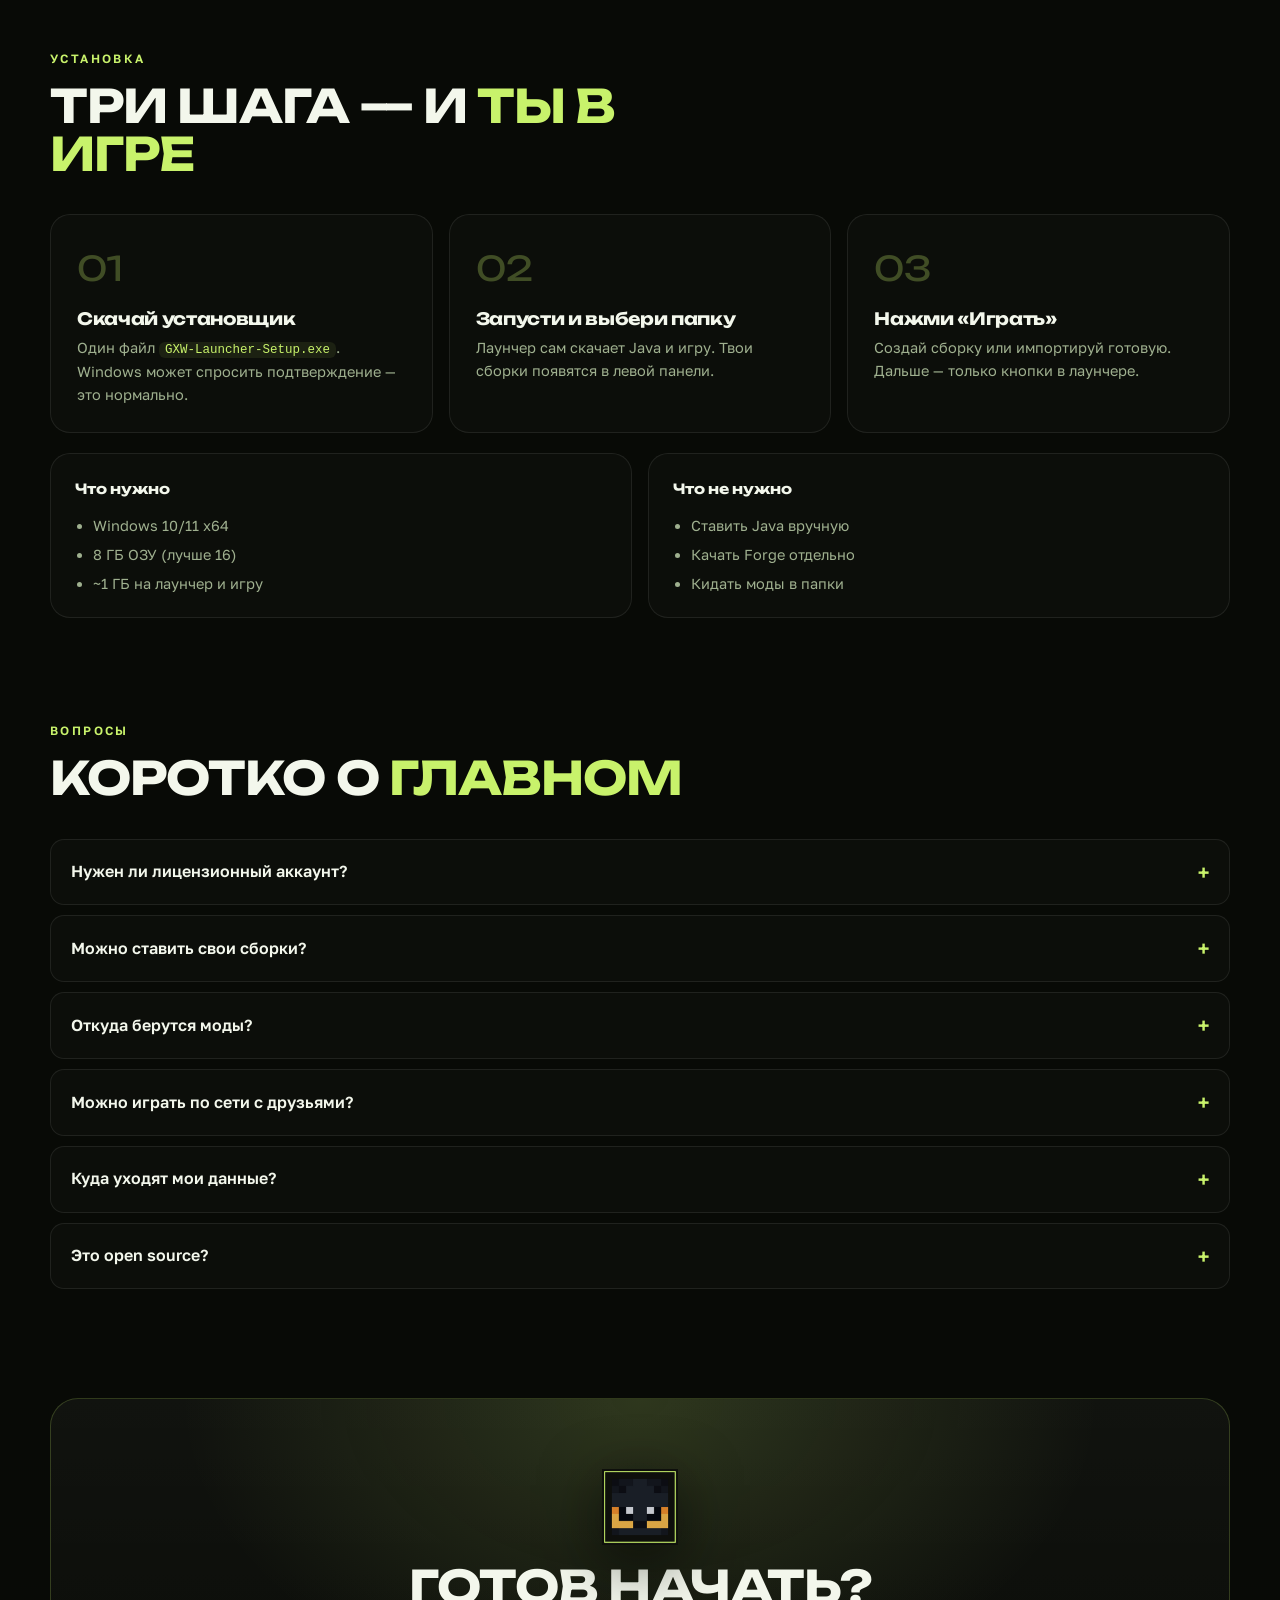
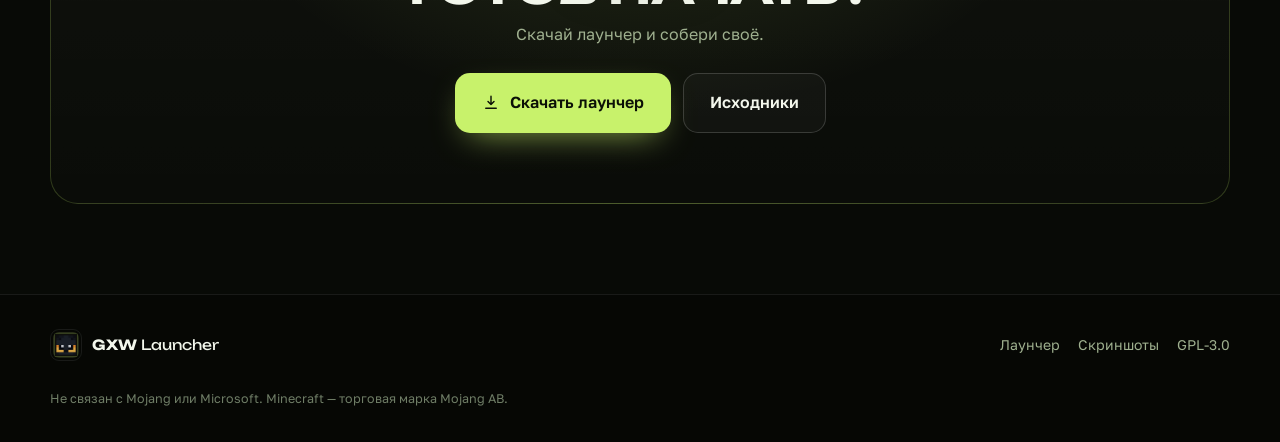
==== commit be76275c: "Site: pack 2.1.4" ====
--- a/index.html
+++ b/index.html
@@ -231,21 +231,21 @@
         <div class="pack-inner">
           <div class="pack-copy">
             <span class="kicker reveal">Сборка</span>
-            <h2 class="reveal">MineCraft Battle <span class="accent">2.1.3</span></h2>
+            <h2 class="reveal">MineCraft Battle <span class="accent" data-pack-version>2.1.4</span></h2>
             <p class="reveal">
               Тактический PvP-сезон: захват зон, огнестрел TACZ, техника и дроны.
               Ставится из лаунчера или вручную — архивом.
             </p>
 
             <dl class="pack-stats reveal">
-              <div><dt>Модов</dt><dd>94</dd></div>
+              <div><dt>Модов</dt><dd>90</dd></div>
               <div><dt>Версия</dt><dd>1.20.1</dd></div>
               <div><dt>Forge</dt><dd>47.4.20</dd></div>
-              <div><dt>Размер</dt><dd data-pack-size>571 МБ</dd></div>
+              <div><dt>Размер</dt><dd data-pack-size>570 МБ</dd></div>
             </dl>
 
             <div class="hero-actions reveal">
-              <a class="btn btn-accent" data-download-pack href="https://github.com/GXWag/gxw-minecraft-battle/releases/download/pack-battle-2.1.3/GXW-Battle-2.1.3.zip">
+              <a class="btn btn-accent" data-download-pack href="https://github.com/GXWag/gxw-minecraft-battle/releases/download/pack-battle-2.1.4/GXW-Battle-2.1.4.zip">
                 <svg viewBox="0 0 24 24" aria-hidden="true"><path d="M12 3v11m0 0 4-4m-4 4-4-4M5 19h14" /></svg>
                 Скачать сборку (.zip)
               </a>
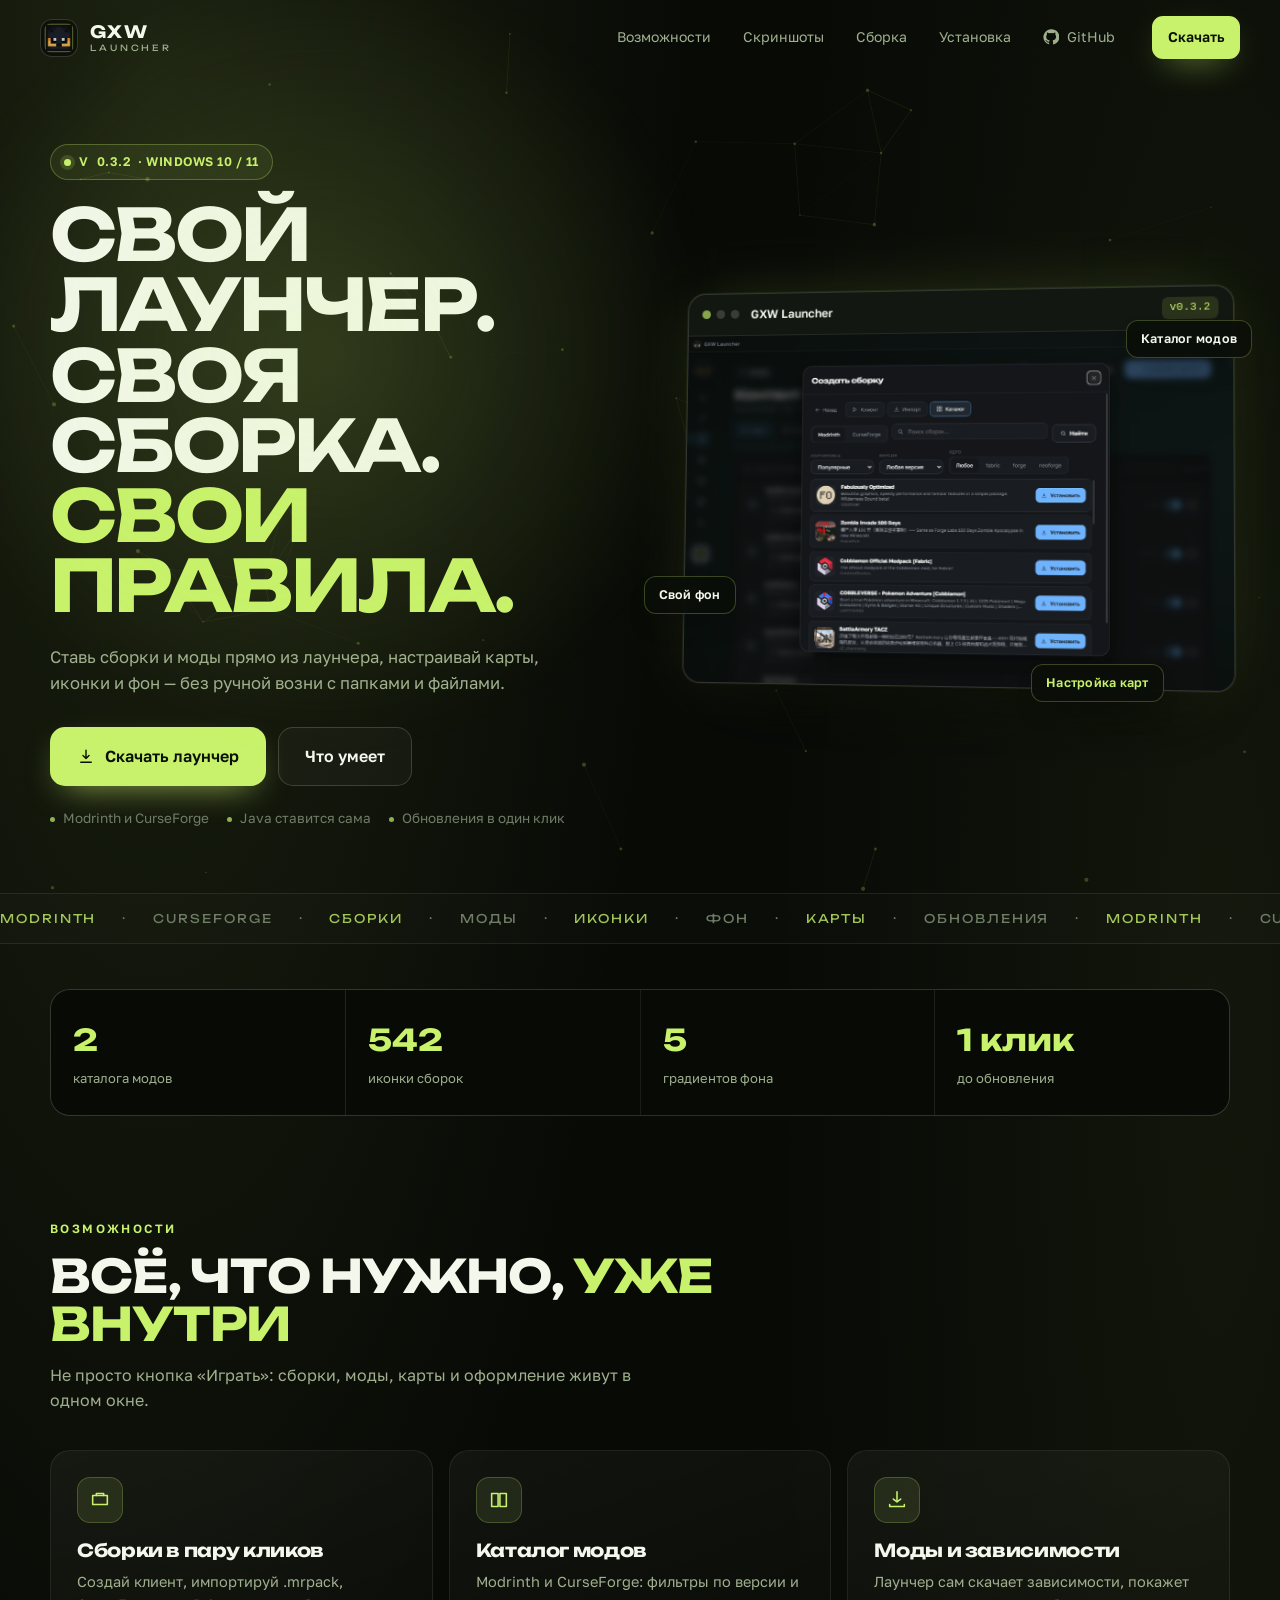
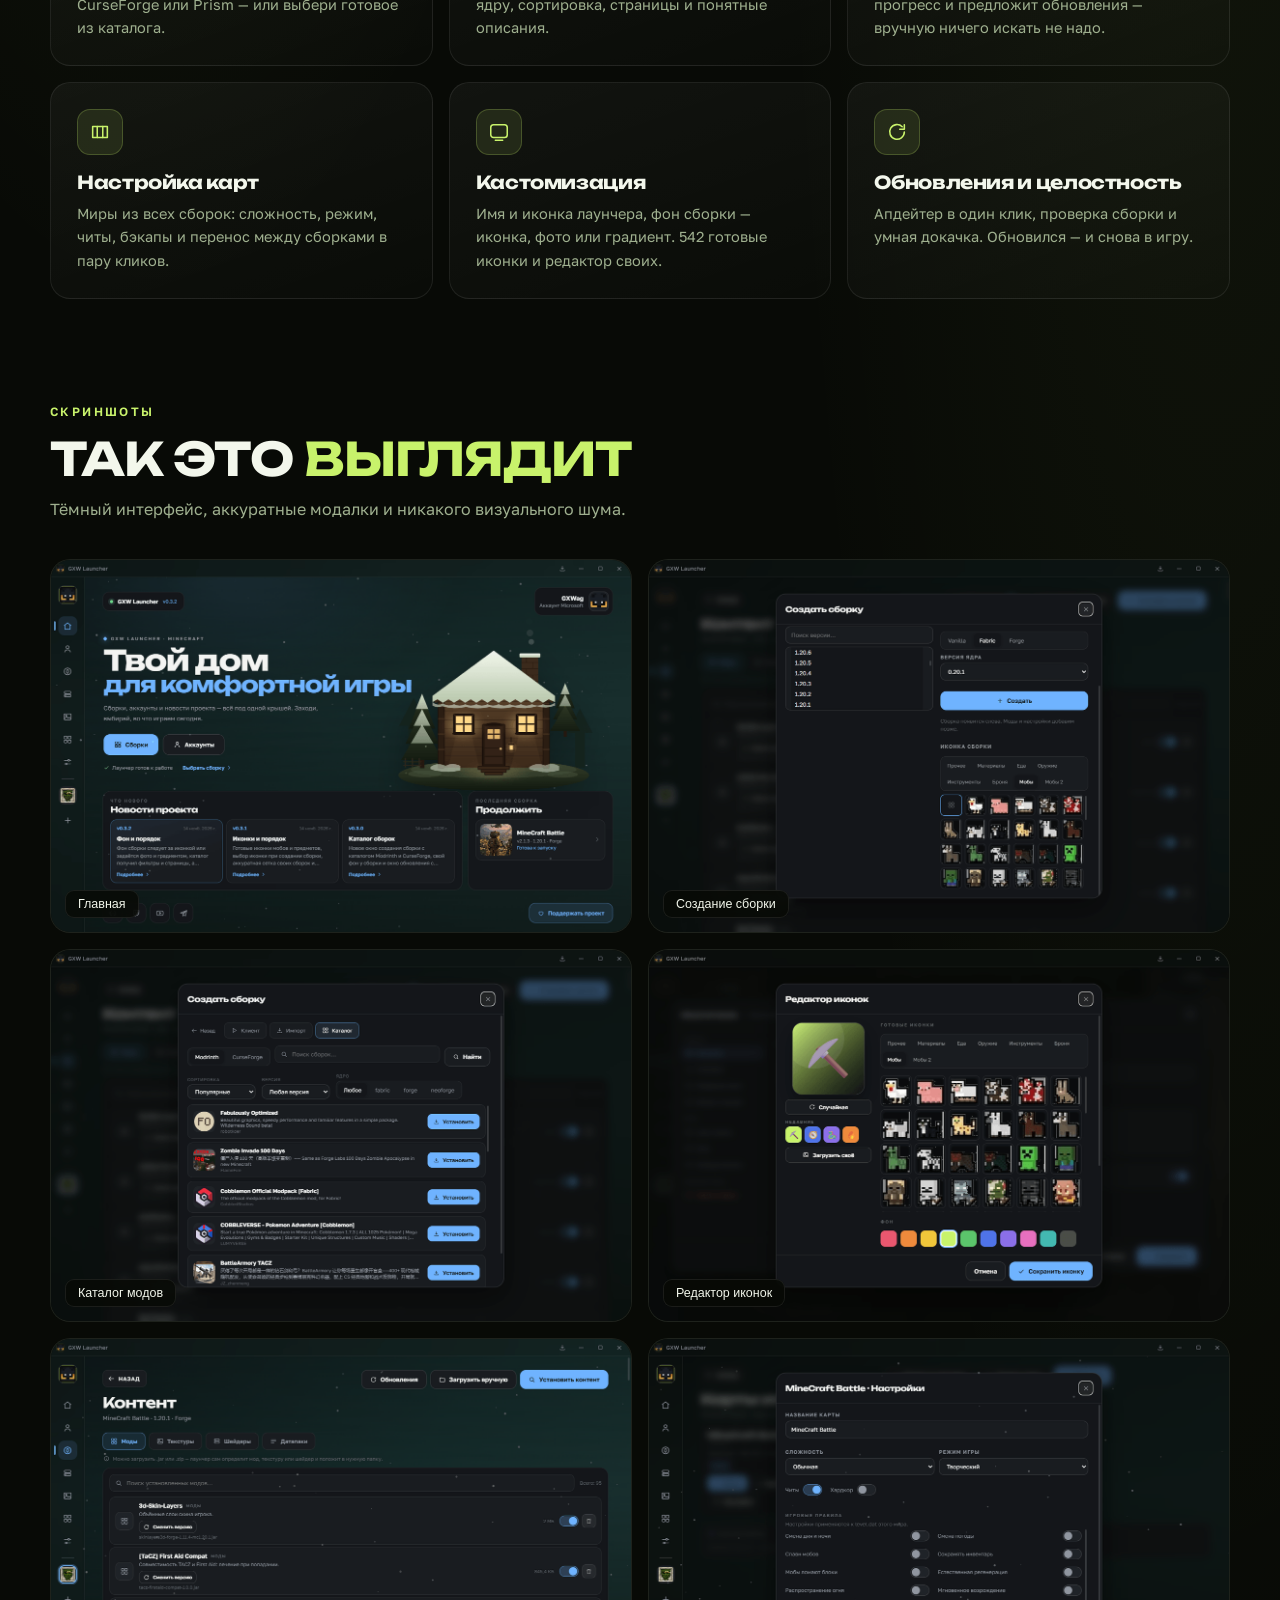
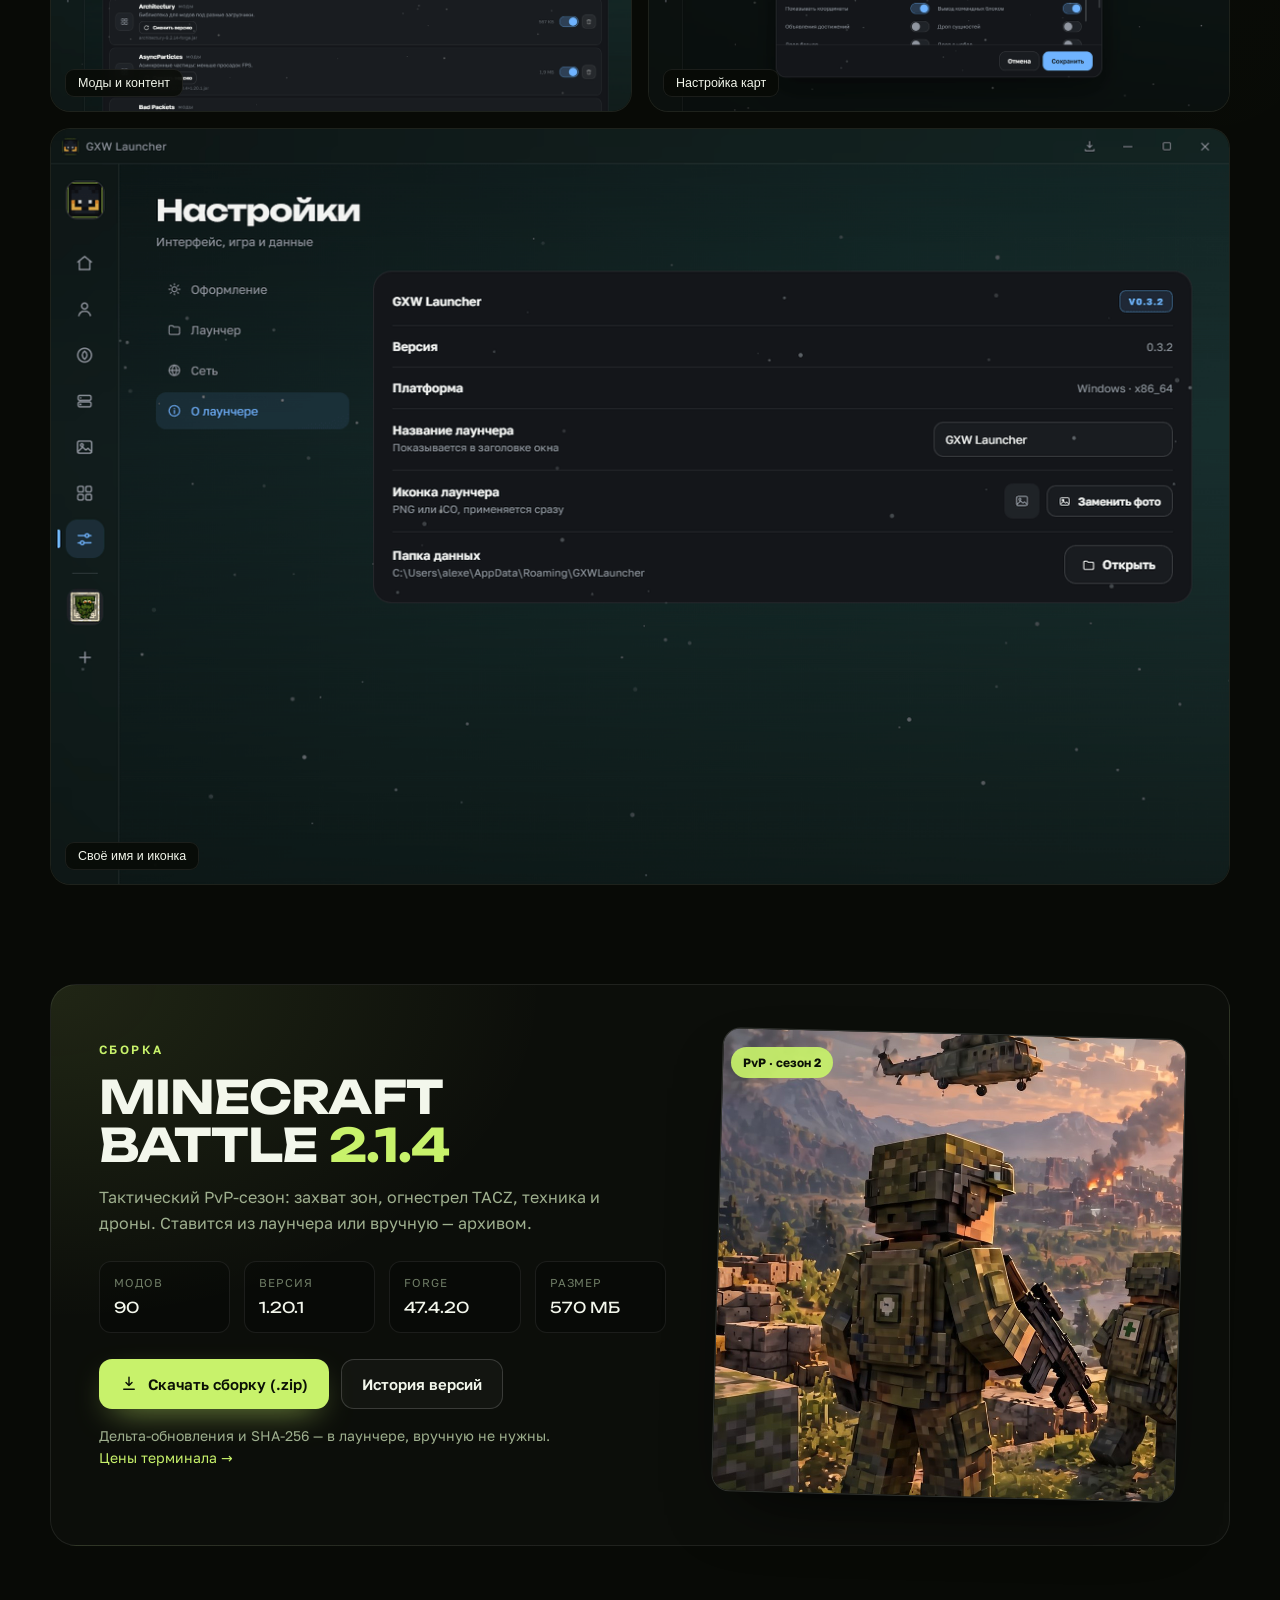
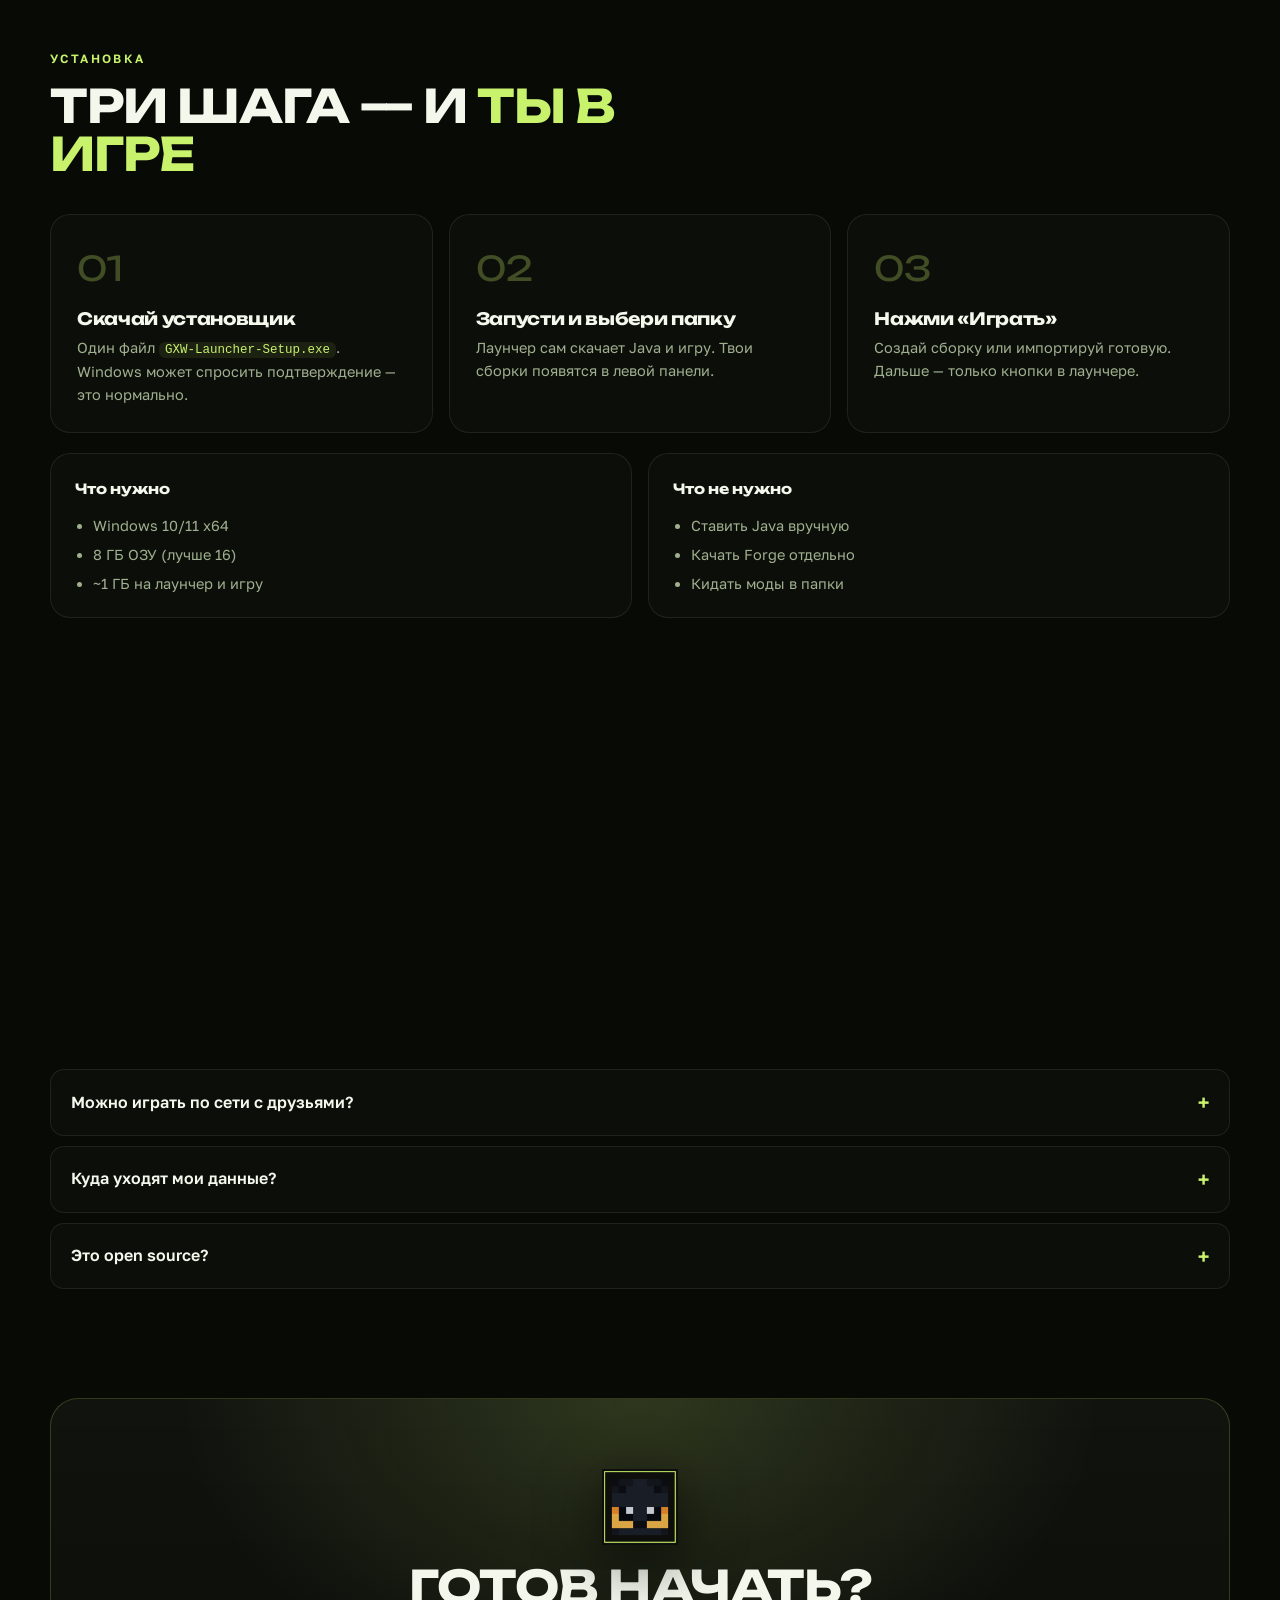
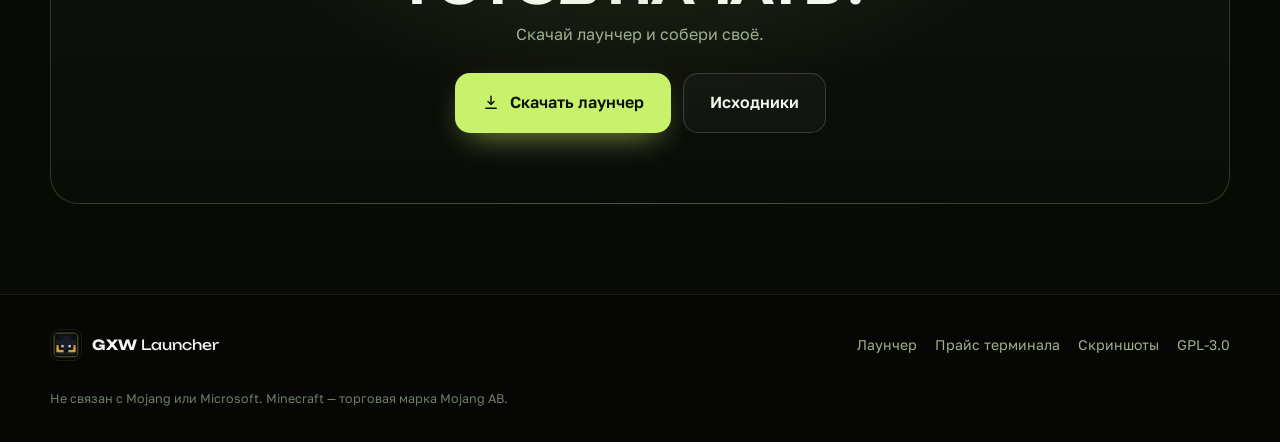
==== commit ac6d9ece: "Site: terminal price page" ====
--- a/index.html
+++ b/index.html
@@ -253,7 +253,7 @@
                 История версий
               </a>
             </div>
-            <p class="muted reveal">Дельта-обновления и SHA-256 — в лаунчере, вручную не нужны.</p>
+            <p class="muted reveal">Дельта-обновления и SHA-256 — в лаунчере, вручную не нужны. <a href="economy.html" style="color: var(--accent)">Цены терминала →</a></p>
           </div>
 
           <div class="pack-art reveal">
@@ -363,6 +363,7 @@
         </div>
         <nav class="footer-links" aria-label="Ссылки">
           <a href="https://github.com/GXWag/gxw-launcher" target="_blank" rel="noreferrer">Лаунчер</a>
+          <a href="economy.html">Прайс терминала</a>
           <a href="https://github.com/GXWag/gxw-screenshots" target="_blank" rel="noreferrer">Скриншоты</a>
           <a href="https://github.com/GXWag/gxw-launcher/blob/main/LICENSE" target="_blank" rel="noreferrer">GPL-3.0</a>
         </nav>
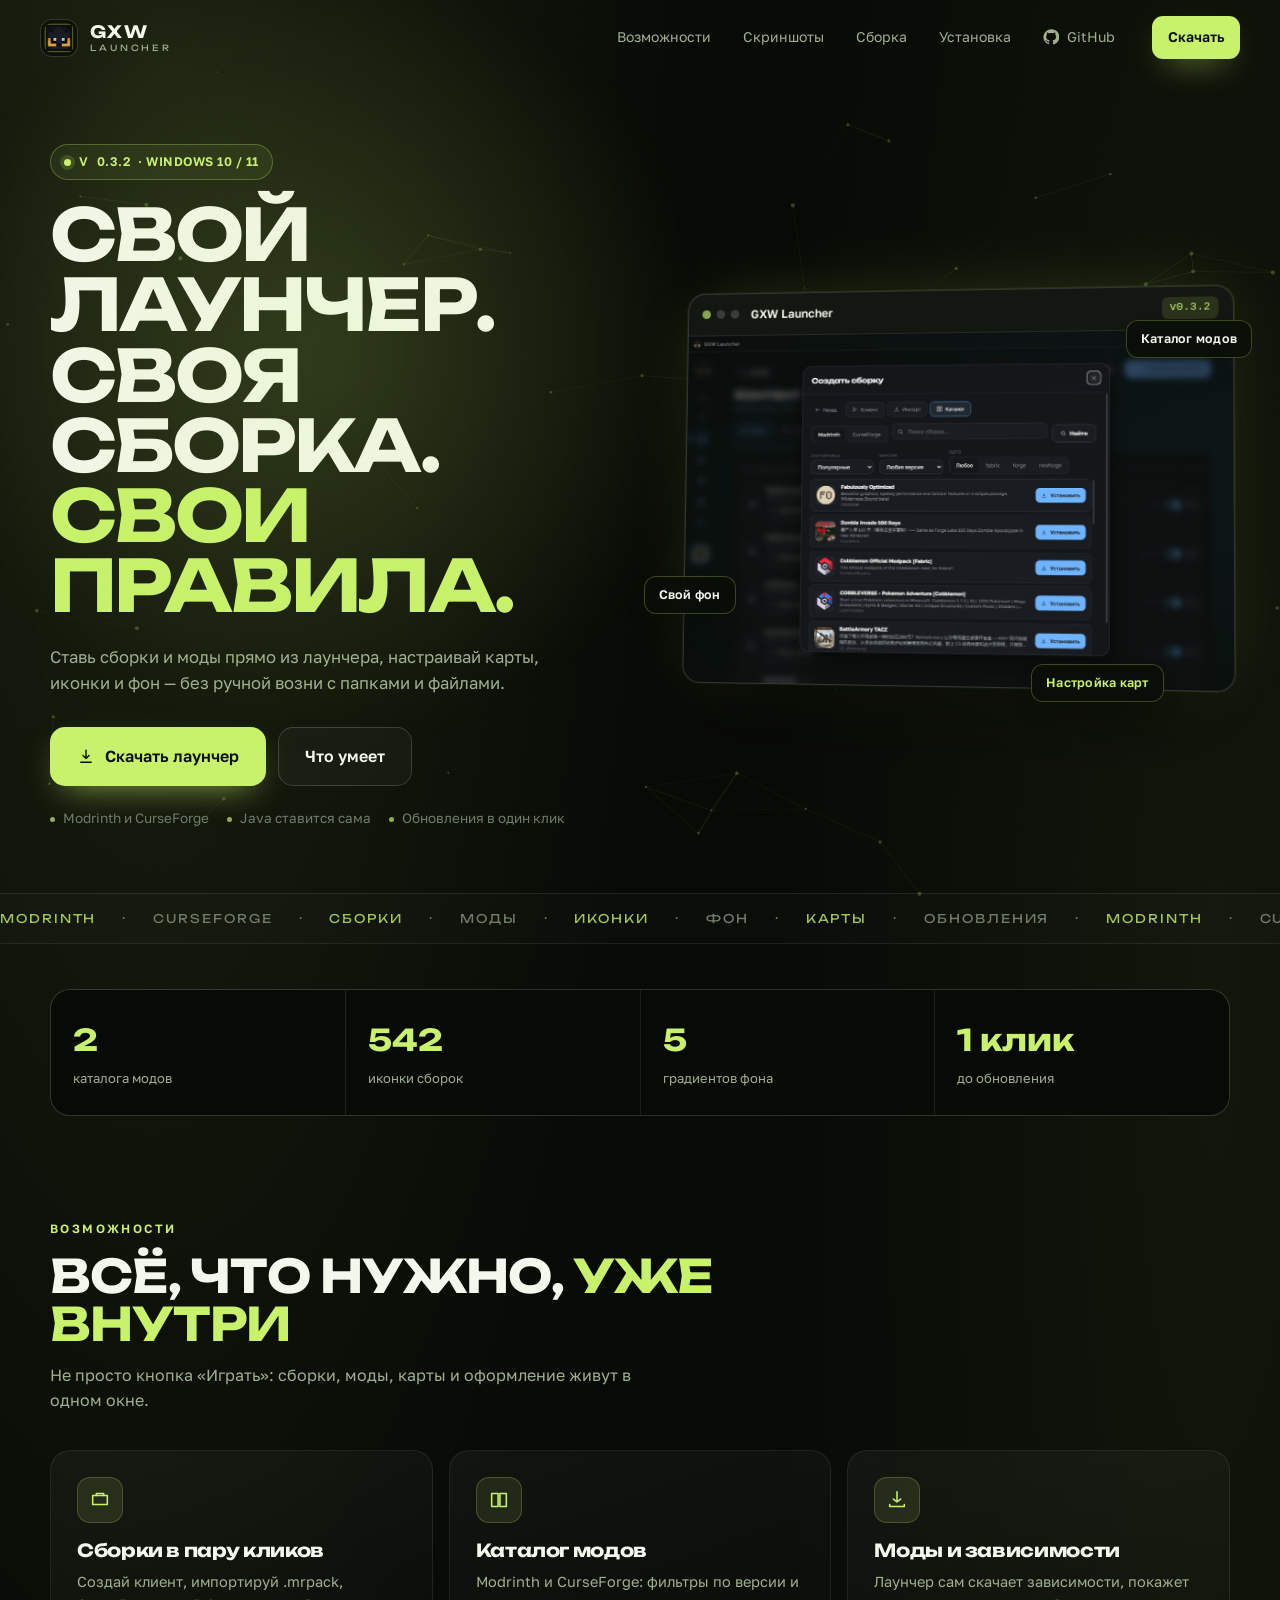
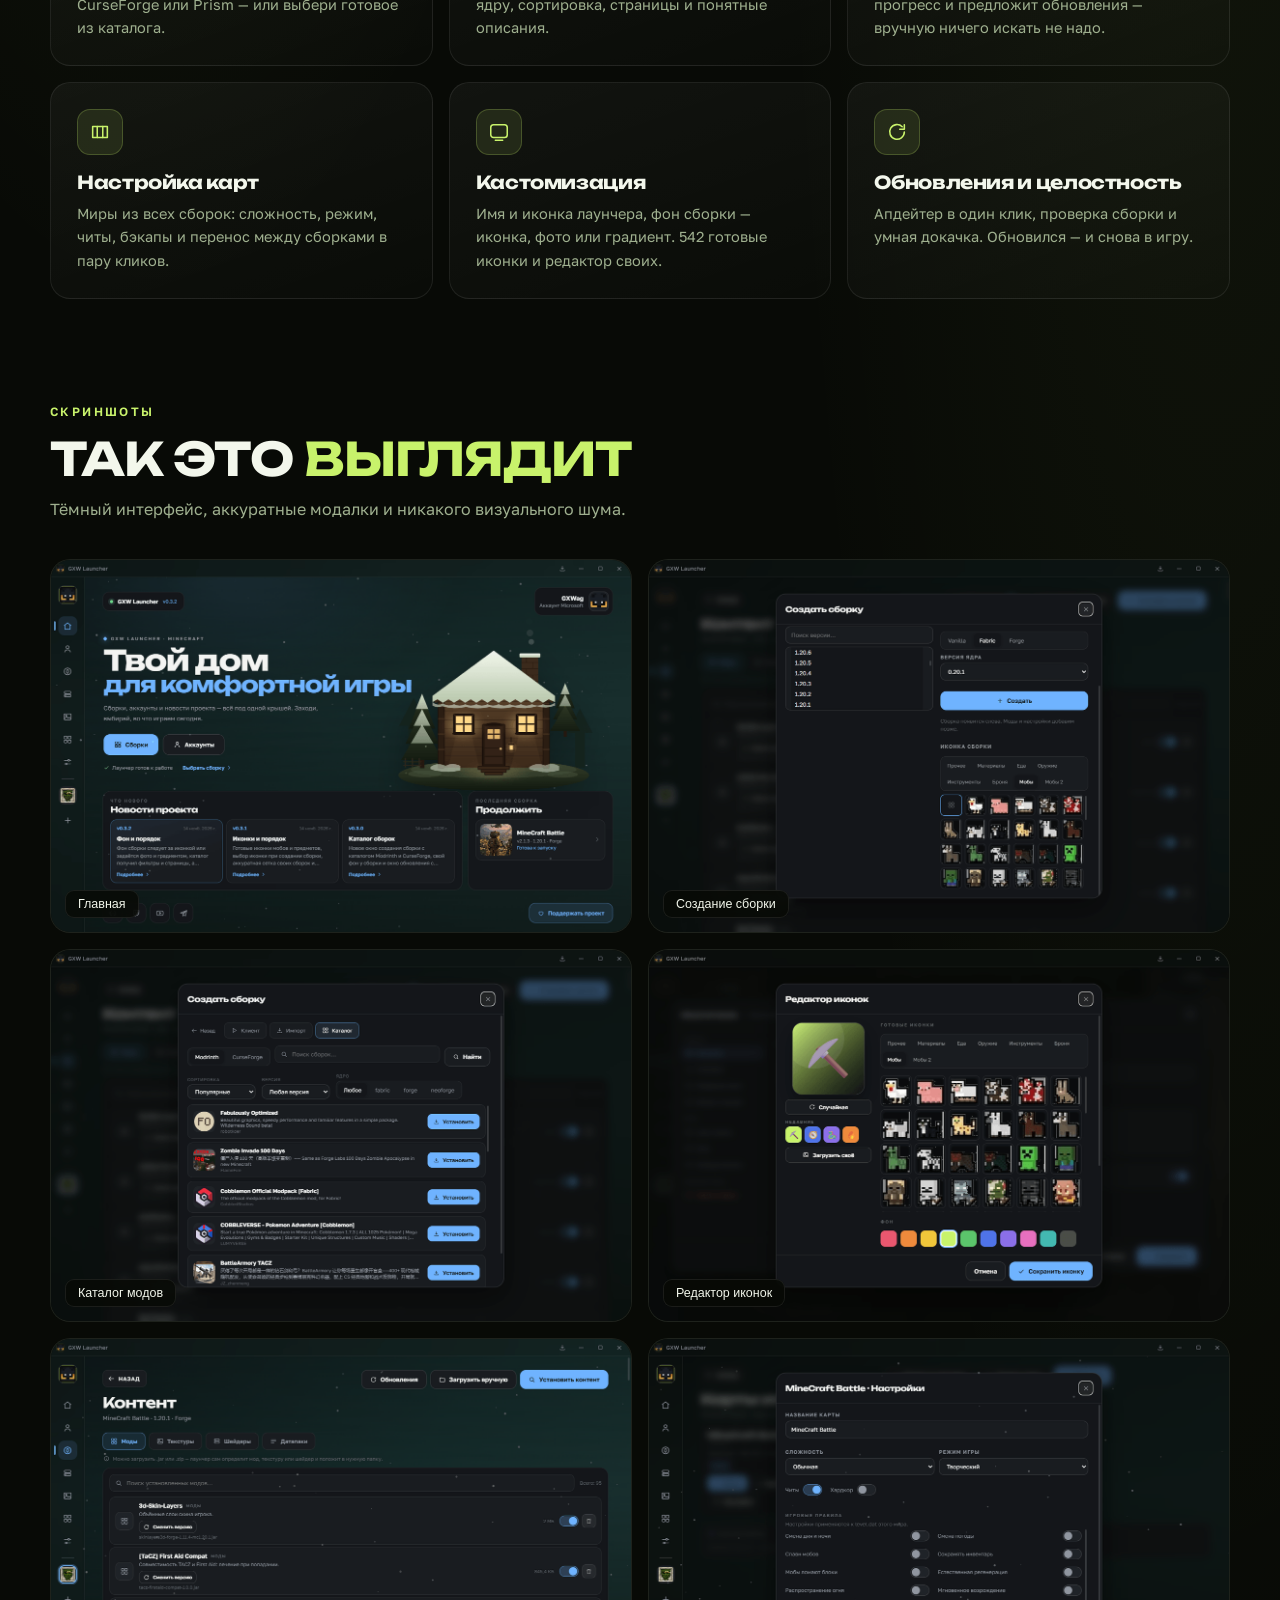
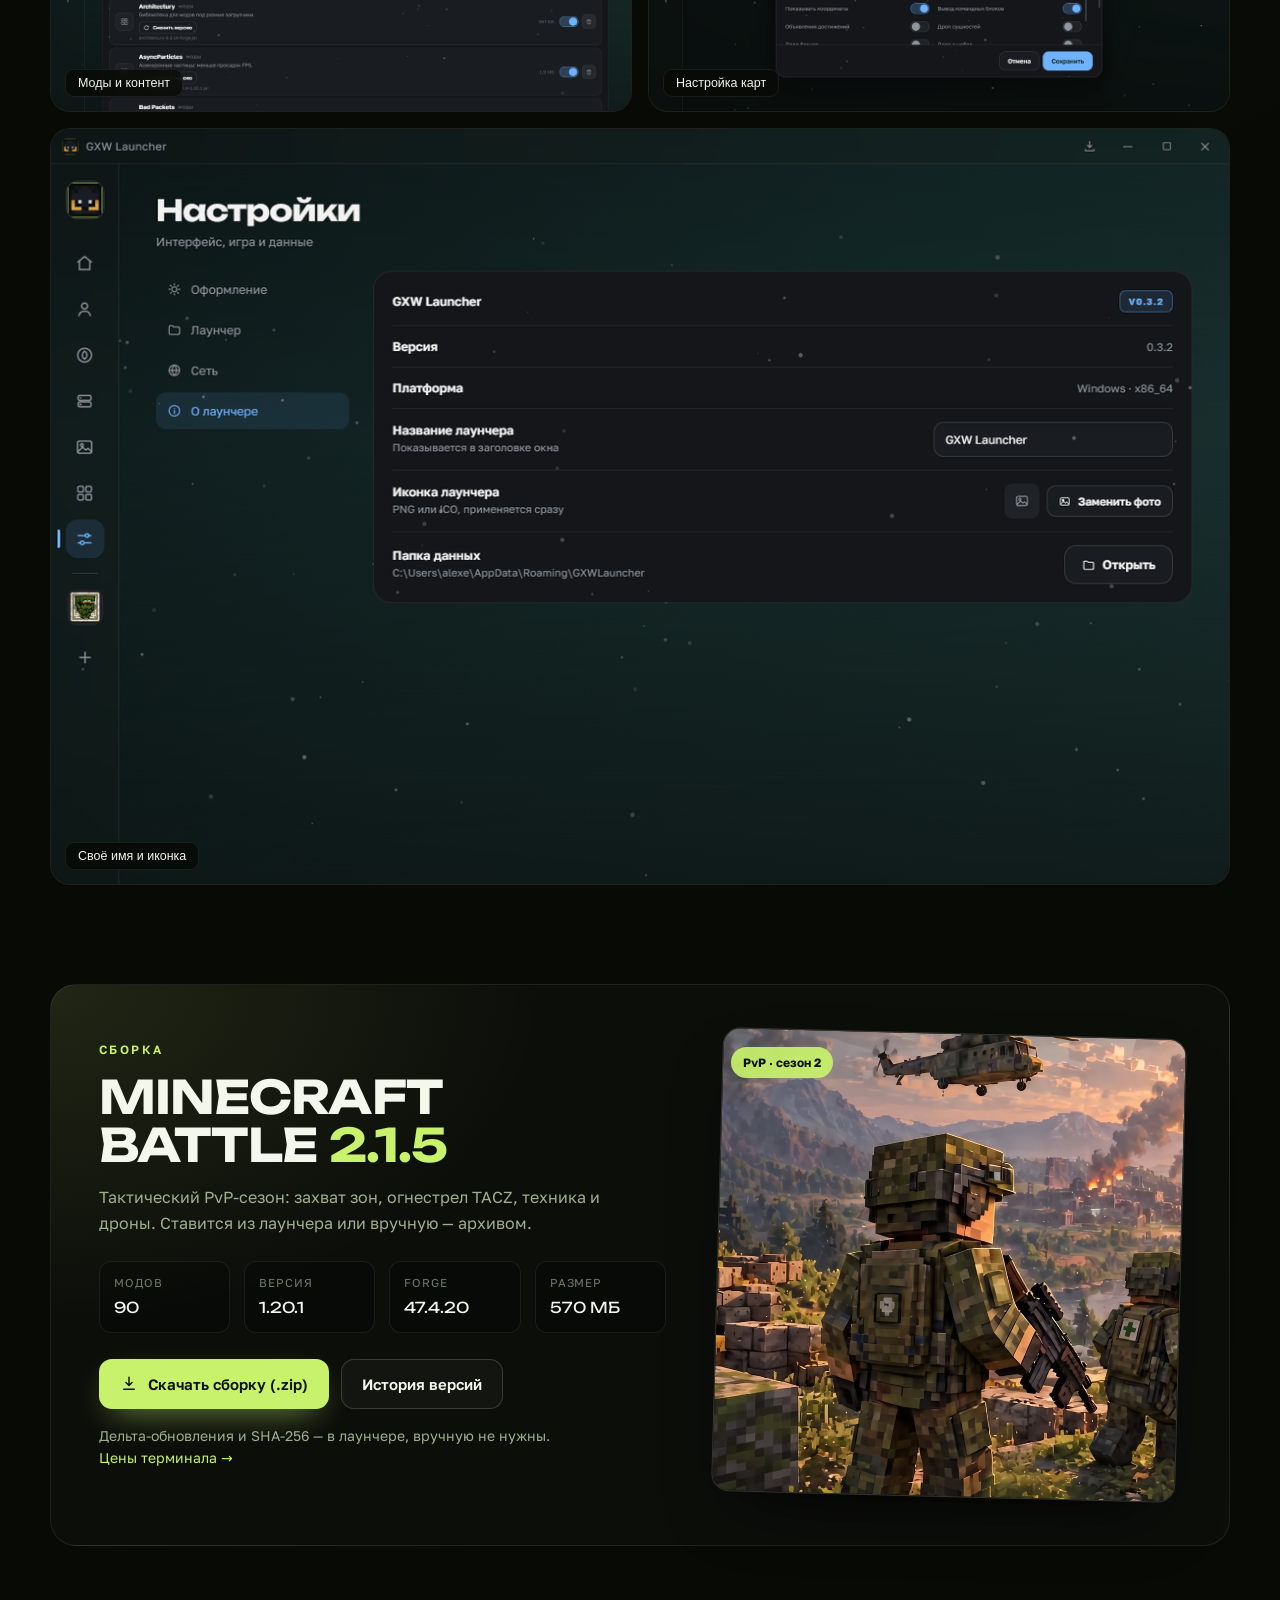
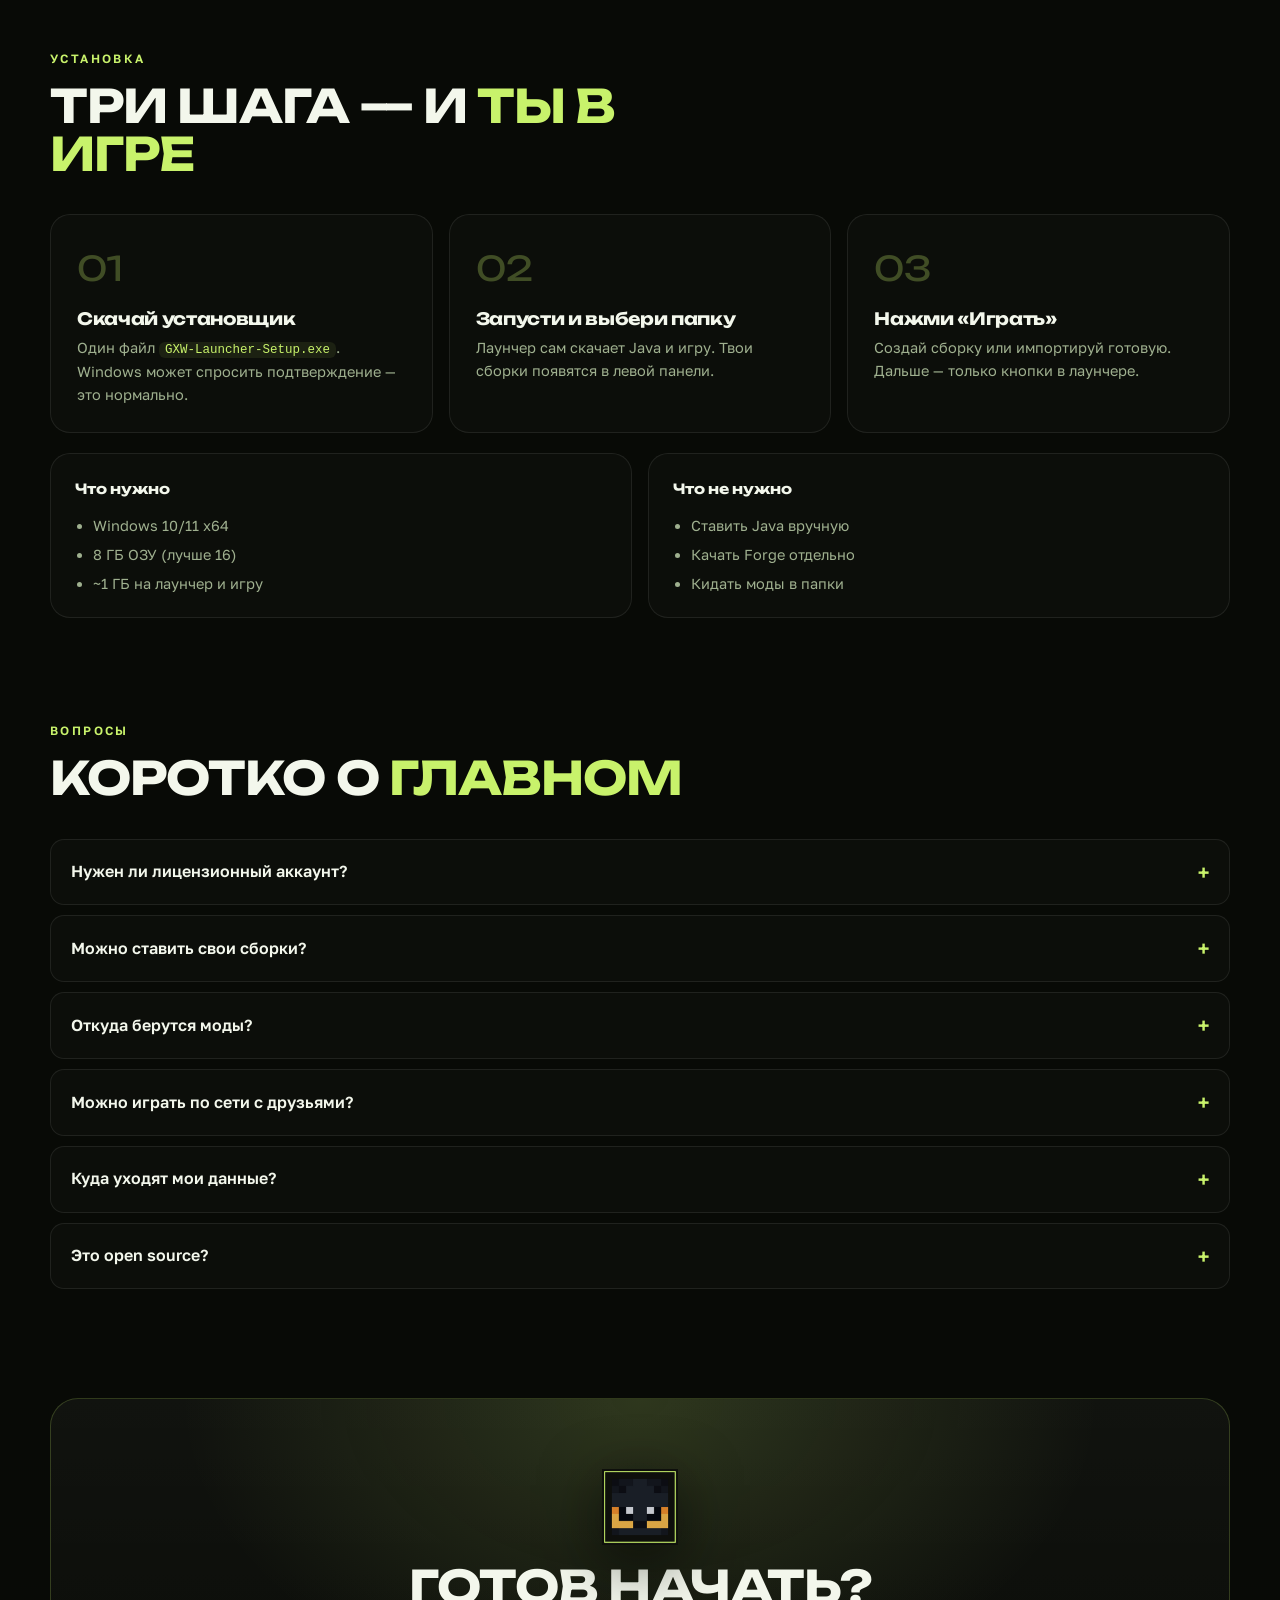
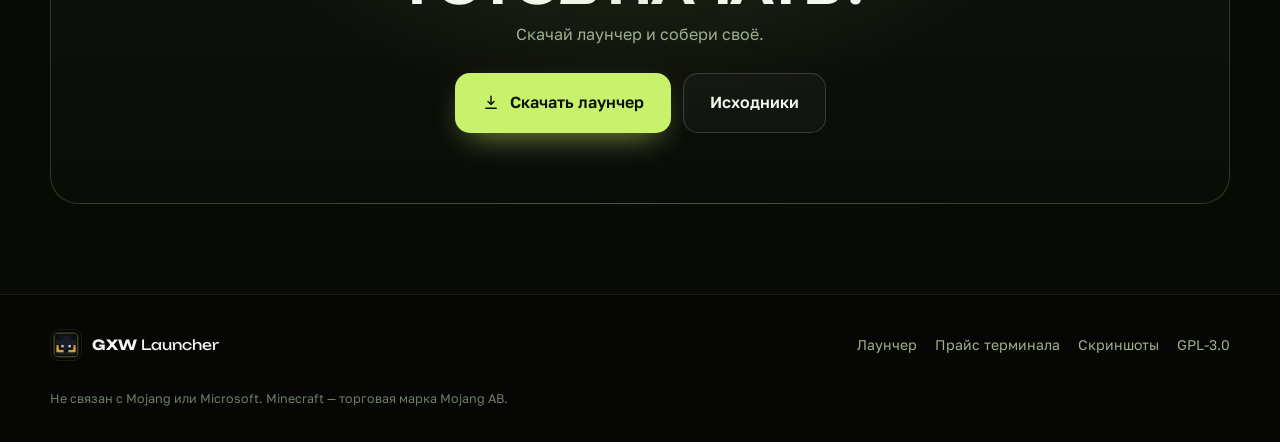
==== commit 68310232: "Site: pack 2.1.5" ====
--- a/index.html
+++ b/index.html
@@ -231,7 +231,7 @@
         <div class="pack-inner">
           <div class="pack-copy">
             <span class="kicker reveal">Сборка</span>
-            <h2 class="reveal">MineCraft Battle <span class="accent" data-pack-version>2.1.4</span></h2>
+            <h2 class="reveal">MineCraft Battle <span class="accent" data-pack-version>2.1.5</span></h2>
             <p class="reveal">
               Тактический PvP-сезон: захват зон, огнестрел TACZ, техника и дроны.
               Ставится из лаунчера или вручную — архивом.
@@ -245,7 +245,7 @@
             </dl>
 
             <div class="hero-actions reveal">
-              <a class="btn btn-accent" data-download-pack href="https://github.com/GXWag/gxw-minecraft-battle/releases/download/pack-battle-2.1.4/GXW-Battle-2.1.4.zip">
+              <a class="btn btn-accent" data-download-pack href="https://github.com/GXWag/gxw-minecraft-battle/releases/download/pack-battle-2.1.5/GXW-Battle-2.1.5.zip">
                 <svg viewBox="0 0 24 24" aria-hidden="true"><path d="M12 3v11m0 0 4-4m-4 4-4-4M5 19h14" /></svg>
                 Скачать сборку (.zip)
               </a>
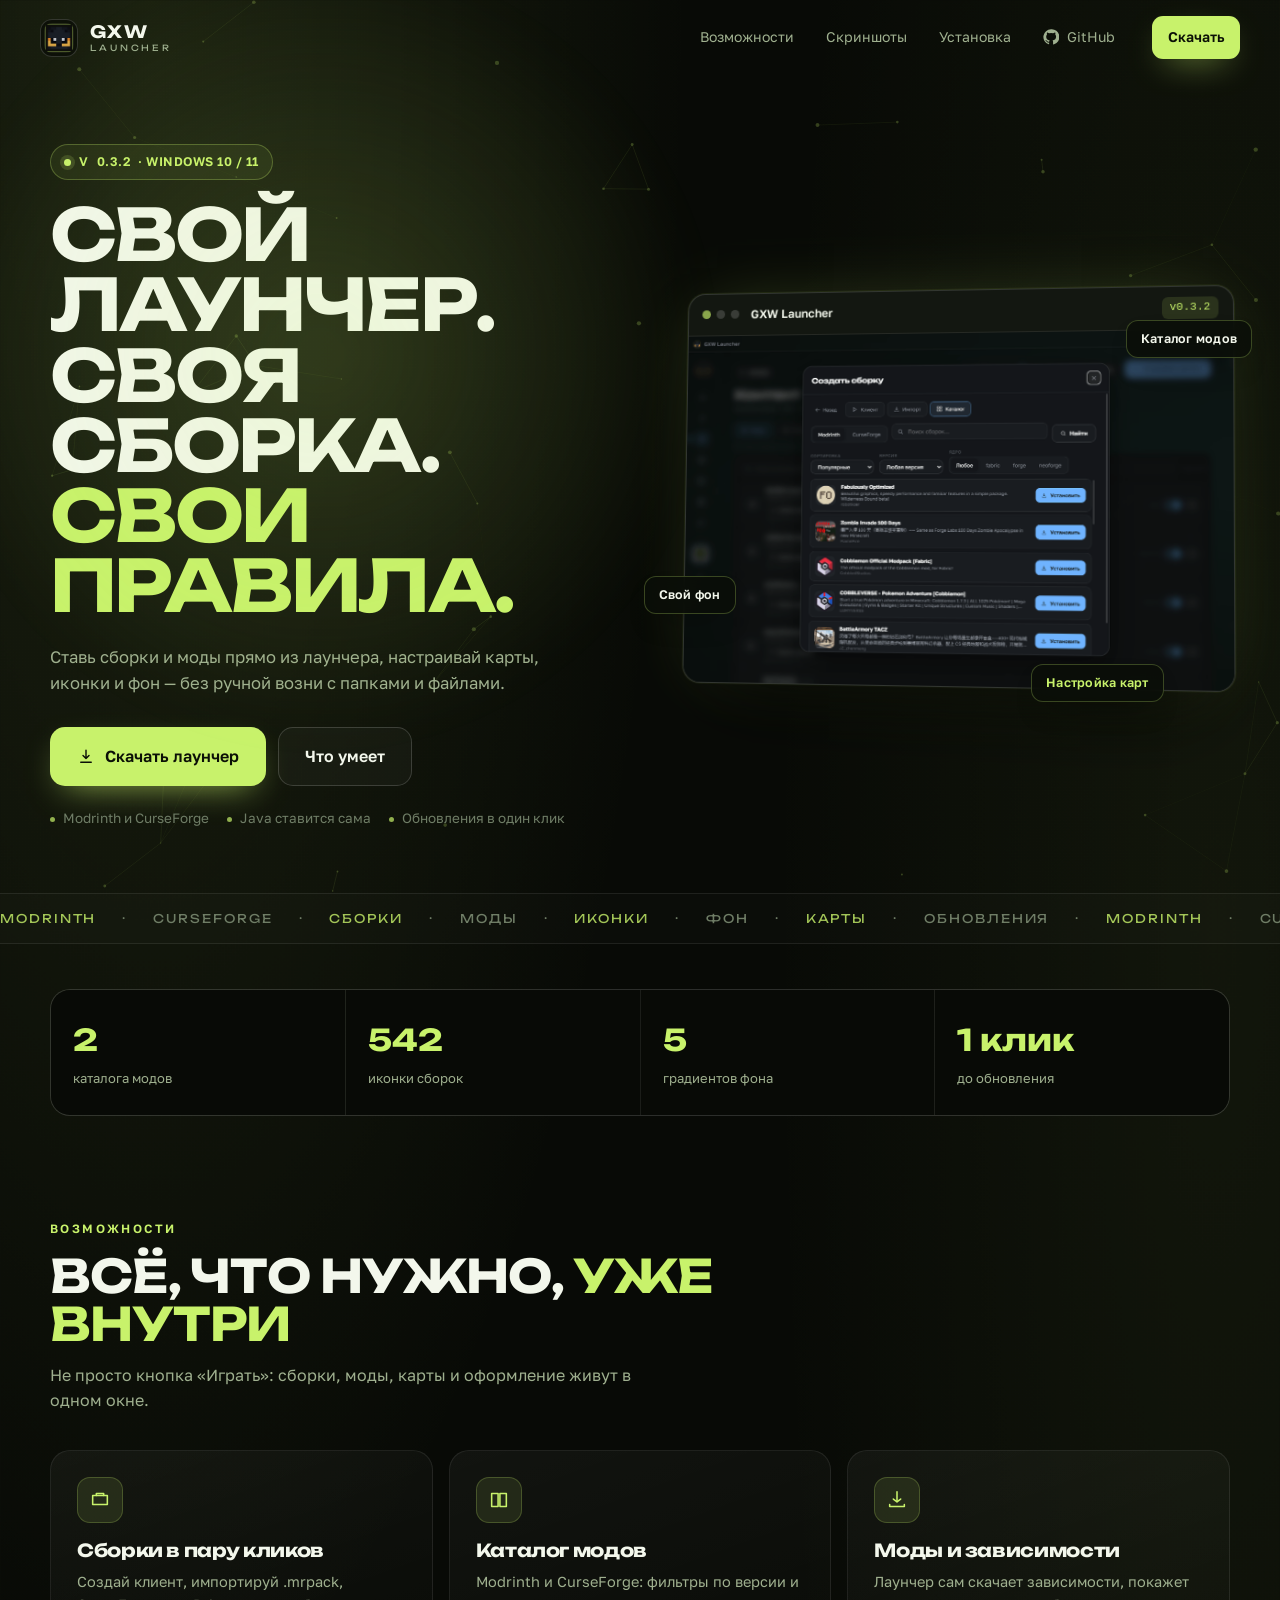
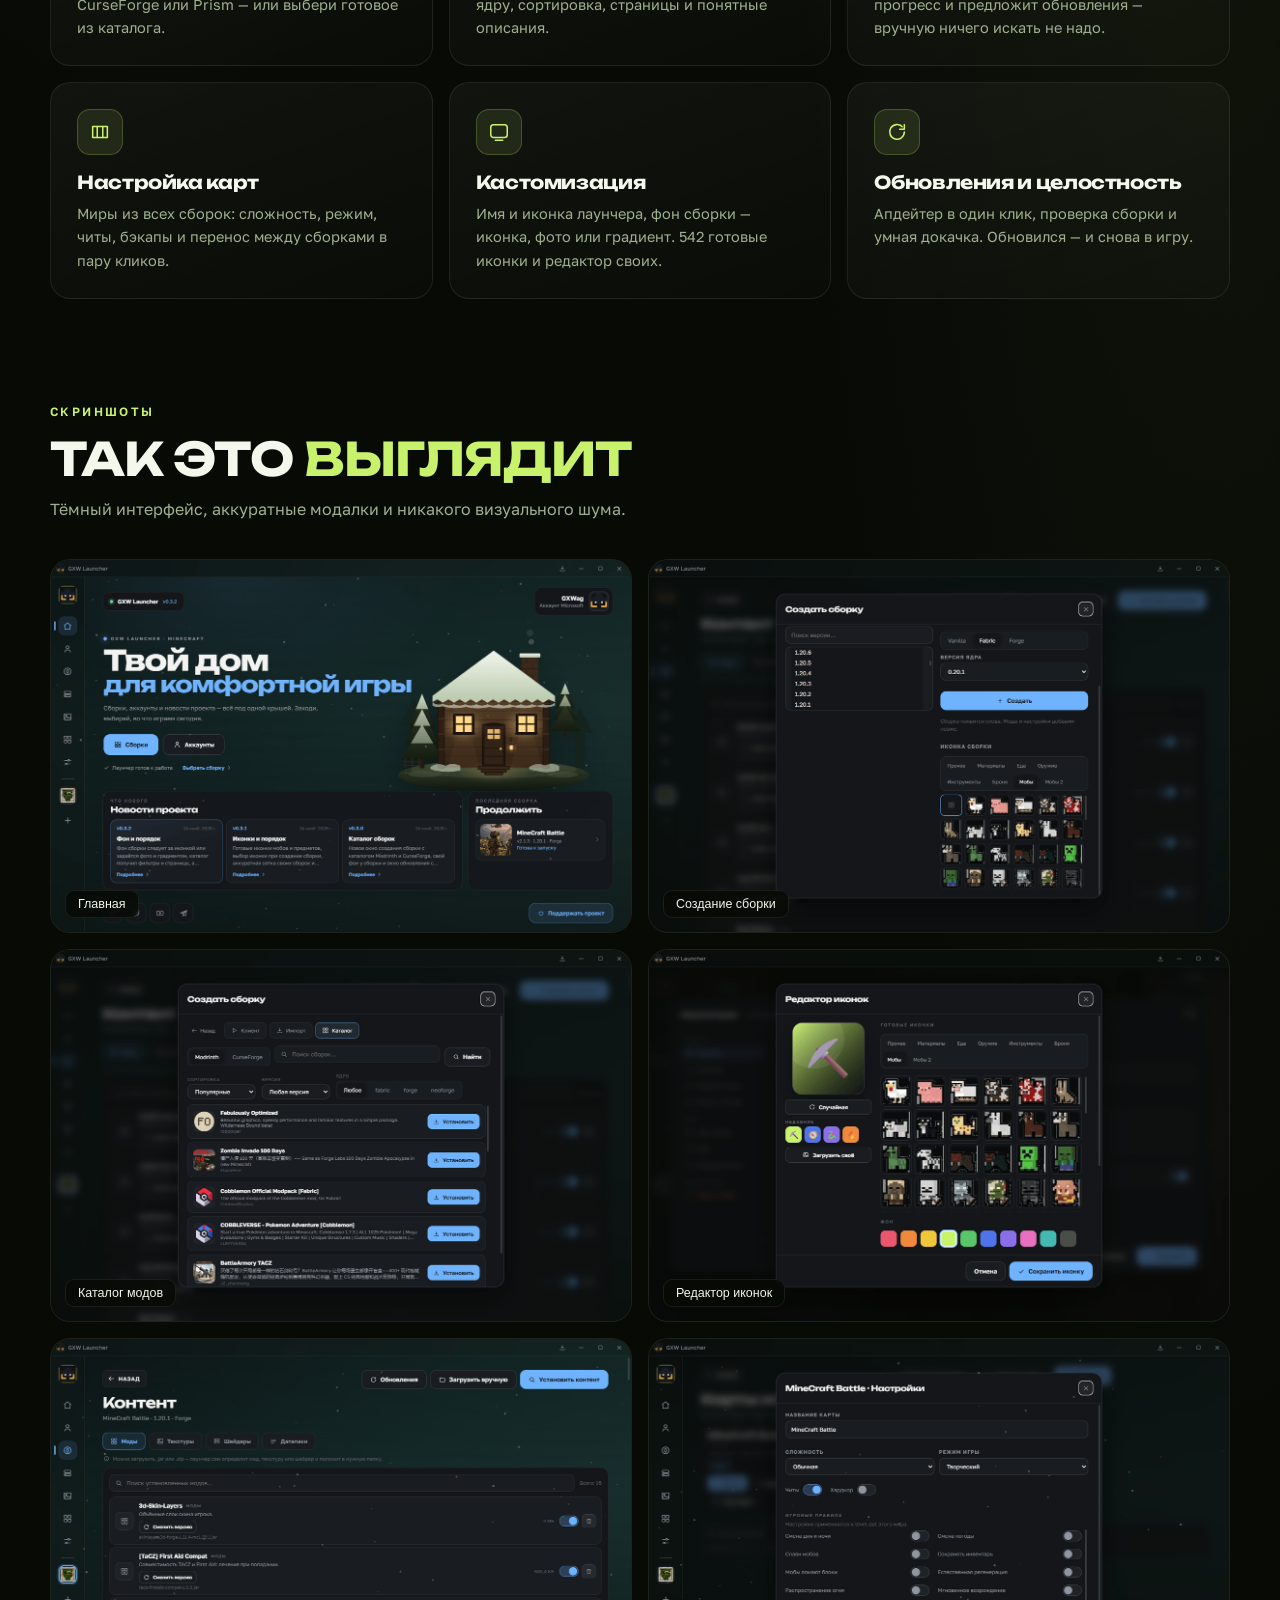
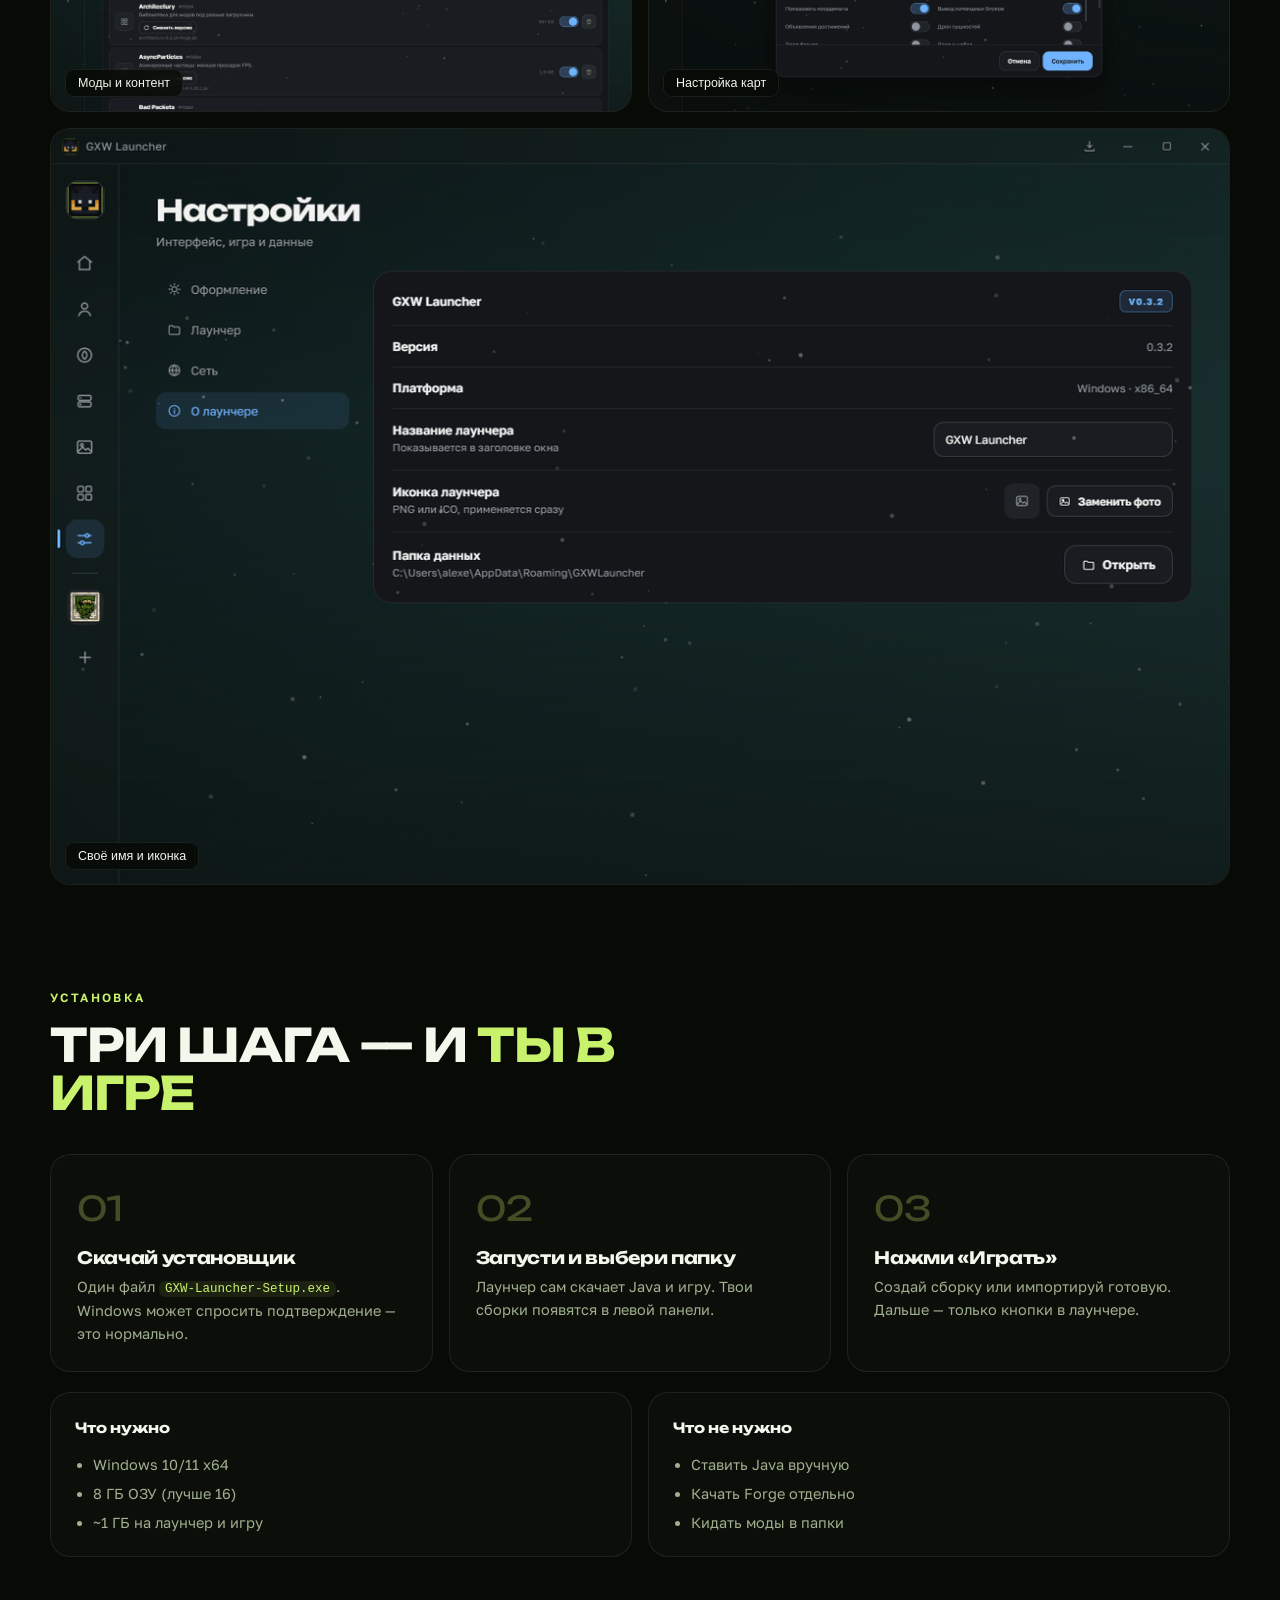
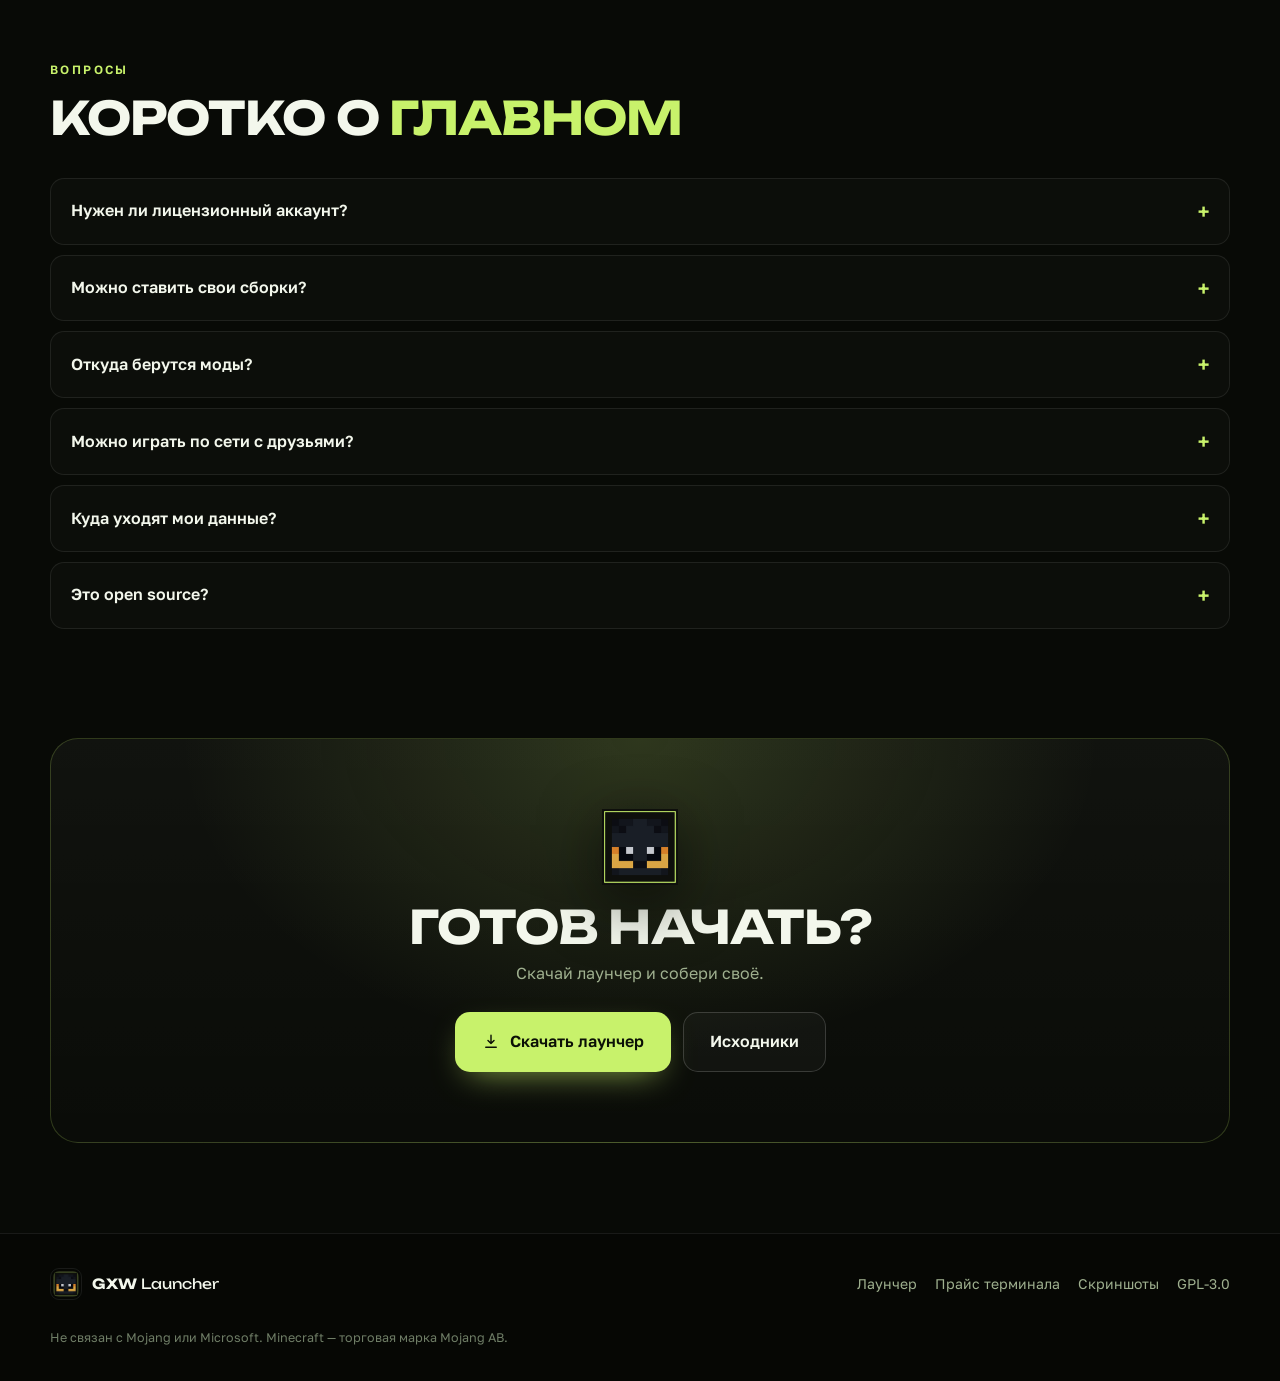
==== commit cc729559: "Site: remove build section" ====
--- a/index.html
+++ b/index.html
@@ -38,7 +38,6 @@
       <nav class="nav-links" id="navLinks" aria-label="Разделы">
         <a href="#features">Возможности</a>
         <a href="#shots">Скриншоты</a>
-        <a href="#pack">Сборка</a>
         <a href="#install">Установка</a>
         <a class="nav-gh" href="https://github.com/GXWag/gxw-launcher" target="_blank" rel="noreferrer">
           <svg viewBox="0 0 24 24" aria-hidden="true"><path d="M12 .5a11.5 11.5 0 0 0-3.6 22.4c.6.1.8-.2.8-.6v-2c-3.2.7-3.9-1.4-3.9-1.4-.5-1.3-1.3-1.7-1.3-1.7-1-.7.1-.7.1-.7 1.2.1 1.8 1.2 1.8 1.2 1 1.8 2.8 1.3 3.5 1 .1-.8.4-1.3.7-1.6-2.6-.3-5.3-1.3-5.3-5.7 0-1.3.5-2.3 1.2-3.1-.1-.3-.5-1.5.1-3.1 0 0 1-.3 3.2 1.2a11 11 0 0 1 5.8 0c2.2-1.5 3.2-1.2 3.2-1.2.6 1.6.2 2.8.1 3.1.8.8 1.2 1.8 1.2 3.1 0 4.4-2.7 5.4-5.3 5.7.4.4.8 1.1.8 2.2v3.2c0 .4.2.7.8.6A11.5 11.5 0 0 0 12 .5Z"/></svg>
@@ -227,41 +226,7 @@
         </div>
       </section>
 
-      <section class="section pack" id="pack">
-        <div class="pack-inner">
-          <div class="pack-copy">
-            <span class="kicker reveal">Сборка</span>
-            <h2 class="reveal">MineCraft Battle <span class="accent" data-pack-version>2.1.5</span></h2>
-            <p class="reveal">
-              Тактический PvP-сезон: захват зон, огнестрел TACZ, техника и дроны.
-              Ставится из лаунчера или вручную — архивом.
-            </p>
-
-            <dl class="pack-stats reveal">
-              <div><dt>Модов</dt><dd>90</dd></div>
-              <div><dt>Версия</dt><dd>1.20.1</dd></div>
-              <div><dt>Forge</dt><dd>47.4.20</dd></div>
-              <div><dt>Размер</dt><dd data-pack-size>570 МБ</dd></div>
-            </dl>
-
-            <div class="hero-actions reveal">
-              <a class="btn btn-accent" data-download-pack href="https://github.com/GXWag/gxw-minecraft-battle/releases/download/pack-battle-2.1.5/GXW-Battle-2.1.5.zip">
-                <svg viewBox="0 0 24 24" aria-hidden="true"><path d="M12 3v11m0 0 4-4m-4 4-4-4M5 19h14" /></svg>
-                Скачать сборку (.zip)
-              </a>
-              <a class="btn btn-ghost" href="https://github.com/GXWag/gxw-minecraft-battle/releases" target="_blank" rel="noreferrer">
-                История версий
-              </a>
-            </div>
-            <p class="muted reveal">Дельта-обновления и SHA-256 — в лаунчере, вручную не нужны. <a href="economy.html" style="color: var(--accent)">Цены терминала →</a></p>
-          </div>
-
-          <div class="pack-art reveal">
-            <img src="assets/img/cover.jpg" alt="Обложка сборки MineCraft Battle" loading="lazy" />
-            <span class="pack-badge">PvP · сезон 2</span>
-          </div>
-        </div>
-      </section>
+
 
       <section class="section" id="install">
         <header class="section-head">
